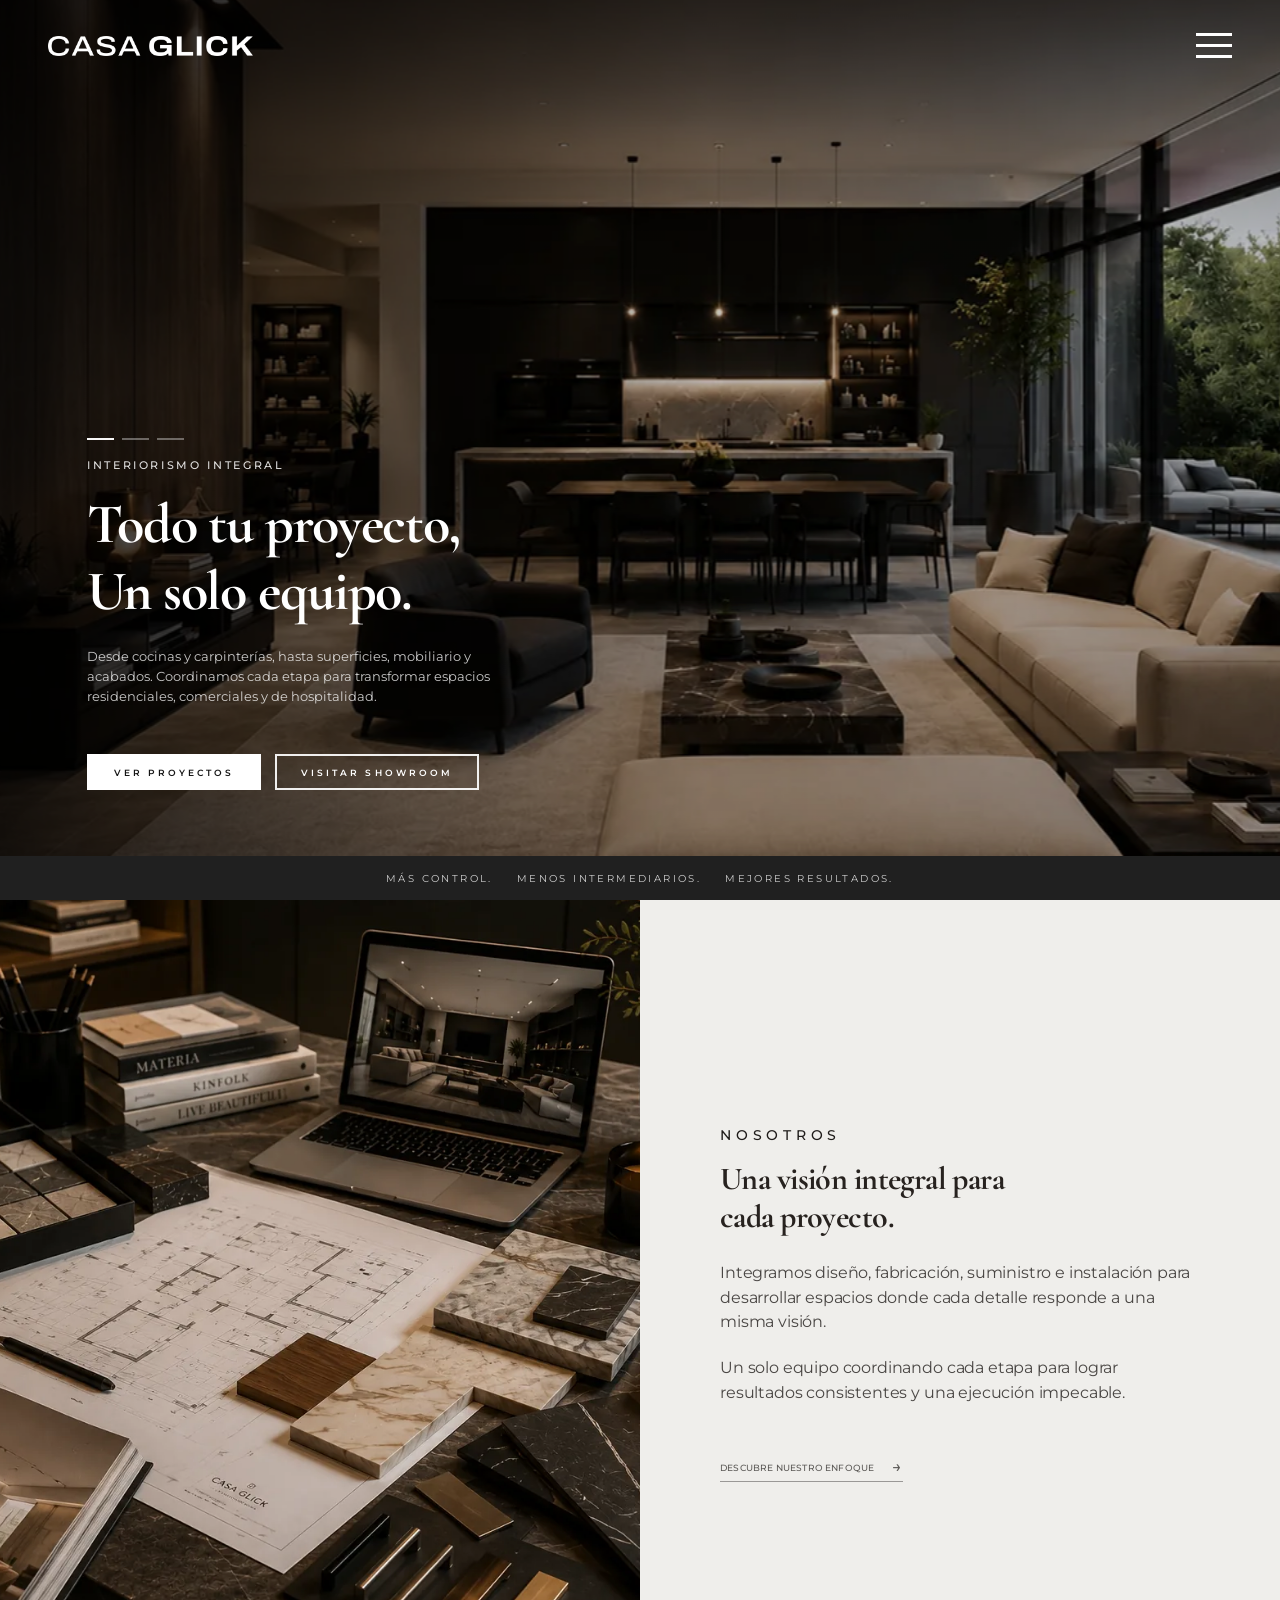
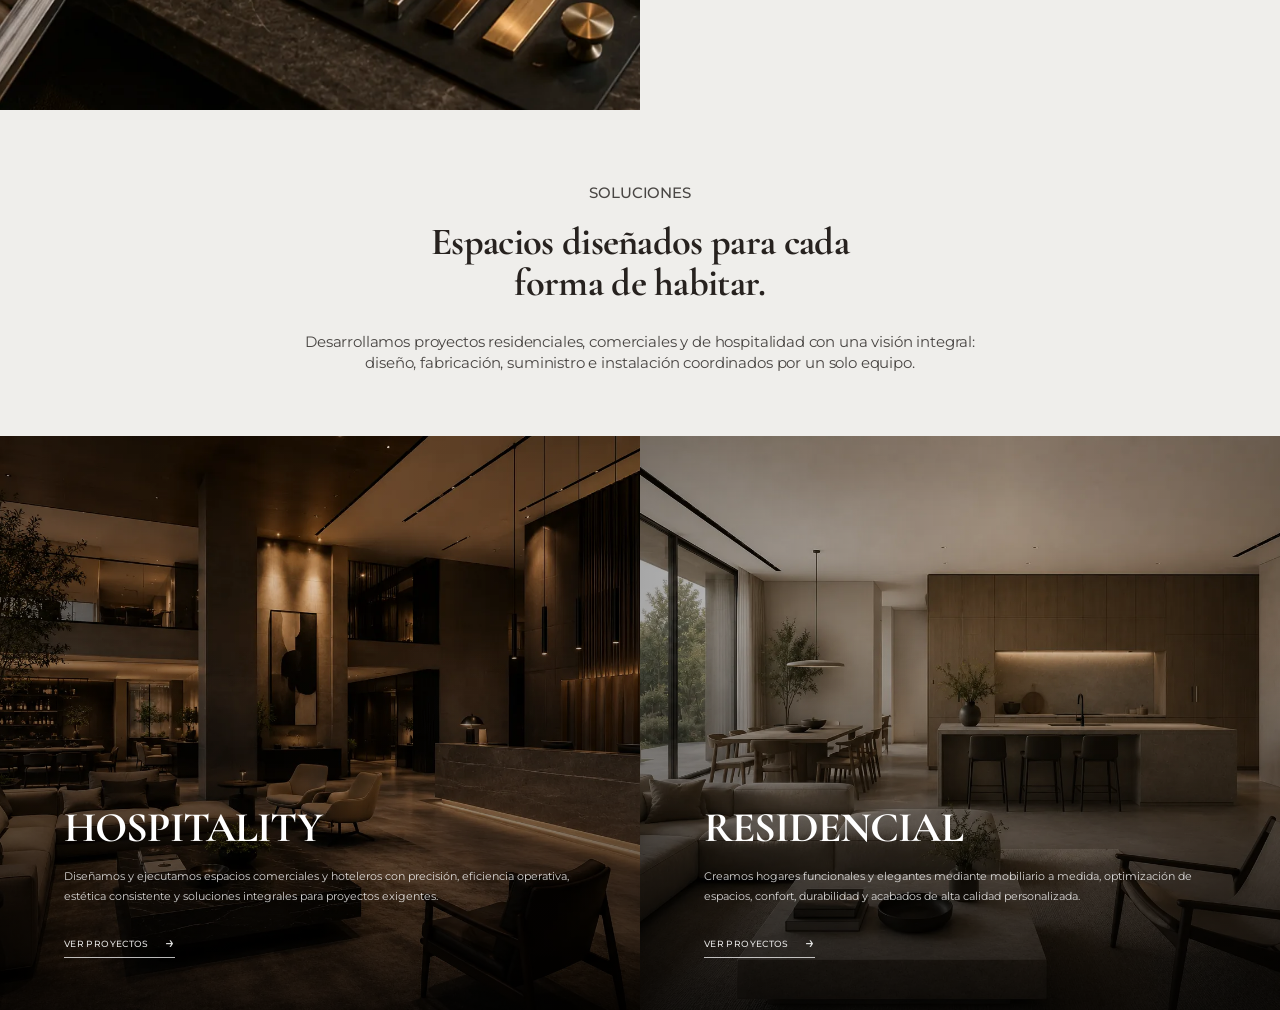
==== index.html @ 1b6b5b0a "init" ====
<!DOCTYPE html>
<html lang="es">
<head>
  <meta charset="UTF-8" />
  <meta name="viewport" content="width=device-width, initial-scale=1.0" />
  <title>Casa Glick | Interiorismo Integral</title>
  <link rel="preconnect" href="https://fonts.googleapis.com">
  <link rel="preconnect" href="https://fonts.gstatic.com" crossorigin>
  <link href="https://fonts.googleapis.com/css2?family=Cormorant+Garamond:wght@500;600;700&family=Montserrat:wght@400;500;600;700&display=swap" rel="stylesheet">
  <link rel="stylesheet" href="css/styles.css" />
</head>
<body>
  <header class="site-header">
    <a class="brand" href="#" aria-label="Casa Glick inicio">
      <img src="assets/images/logo-casa-glick.png" alt="Casa Glick" />
    </a>

    <button class="menu-button" type="button" aria-label="Abrir menú" aria-expanded="false">
      <span></span>
      <span></span>
      <span></span>
    </button>
  </header>

  <nav class="fullscreen-menu" aria-hidden="true" aria-label="Navegación principal">
    <a href="#nosotros">Nosotros</a>
    <a href="#soluciones">Soluciones</a>
    <a href="#marcas">Marcas</a>
    <a href="#proyectos">Proyectos</a>
    <a href="#sectores">Sectores</a>
    <a href="#catalogos">Catálogos</a>
    <a href="#contacto">Contacto</a>
  </nav>

  <main class="site-main">
    <section class="hero-slider" aria-label="Casa Glick interiorismo integral">
      <article class="hero-slide hero-slide--01 is-active">
        <div class="hero-content">
          <div class="hero-dots" aria-label="Indicadores del hero">
            <button class="is-active" type="button" aria-label="Ver slide 1"></button>
            <button type="button" aria-label="Ver slide 2"></button>
            <button type="button" aria-label="Ver slide 3"></button>
          </div>

          <p class="eyebrow">Interiorismo Integral</p>
          <h1>Todo tu proyecto,<br>Un solo equipo.</h1>
          <p class="hero-description">
            Desde cocinas y carpinterías, hasta superficies, mobiliario y acabados.
            Coordinamos cada etapa para transformar espacios residenciales, comerciales y de hospitalidad.
          </p>

          <div class="hero-actions">
            <a class="btn btn-primary" href="#proyectos">Ver proyectos</a>
            <a class="btn btn-secondary" href="#showrooms">Visitar showroom</a>
          </div>
        </div>
      </article>

      <article class="hero-slide hero-slide--02">
        <div class="hero-content">
          <div class="hero-dots" aria-label="Indicadores del hero">
            <button type="button" aria-label="Ver slide 1"></button>
            <button class="is-active" type="button" aria-label="Ver slide 2"></button>
            <button type="button" aria-label="Ver slide 3"></button>
          </div>

          <p class="eyebrow">Marcas y Showrooms</p>
          <h1>Las mejores firmas.<br>Un mismo destino.</h1>
          <p class="hero-description hero-description--showroom">
            Descubre una selección curada de marcas y acabados.<br>
            Soluciones premium para proyectos residenciales<br>
            y comerciales de alto nivel.
          </p>

          <div class="hero-actions">
            <a class="btn btn-primary" href="#showrooms">Visitar showrooms</a>
            <a class="btn btn-secondary" href="#contacto">Contacto</a>
          </div>
        </div>
      </article>

      <article class="hero-slide hero-slide--03">
        <div class="hero-content">
          <div class="hero-dots" aria-label="Indicadores del hero">
            <button type="button" aria-label="Ver slide 1"></button>
            <button type="button" aria-label="Ver slide 2"></button>
            <button class="is-active" type="button" aria-label="Ver slide 3"></button>
          </div>

          <p class="eyebrow">Diseño atemporal</p>
          <h1>Más allá de<br>las tendencias.</h1>
          <p class="hero-description">
            Arquitectura, interiorismo y materiales cuidadosamente seleccionados para crear
            espacios que conservan su valor y relevancia con el paso del tiempo.
          </p>

          <div class="hero-actions">
            <a class="btn btn-primary" href="#proyectos">Ver proyectos</a>
            <a class="btn btn-secondary" href="#contacto">Contacto</a>
          </div>
        </div>
      </article>

      <div class="hero-bottom">
        <span>Más control.</span>
        <span>Menos intermediarios.</span>
        <span>Mejores resultados.</span>
      </div>
    </section>

    <section class="about-section reveal-on-scroll" id="nosotros" aria-label="Nosotros">
      <div class="about-media">
        <img src="assets/images/about-integral.webp" alt="Mesa de trabajo con planos, muestras de materiales y selección de acabados Casa Glick">
      </div>

      <div class="about-copy">
        <p class="section-eyebrow">Nosotros</p>
        <h2>Una visión integral para<br>cada proyecto.</h2>

        <div class="about-text">
          <p>
            Integramos diseño, fabricación, suministro e instalación para desarrollar espacios donde cada detalle responde a una misma visión.
          </p>
          <p>
            Un solo equipo coordinando cada etapa para lograr resultados consistentes y una ejecución impecable.
          </p>
        </div>

        <a class="text-link" href="#soluciones">
          Descubre nuestro enfoque
          <span aria-hidden="true">→</span>
        </a>
      </div>
    </section>

    <section class="solutions-section reveal-on-scroll" id="soluciones" aria-label="Soluciones">
      <div class="solutions-intro">
        <p class="section-eyebrow">Soluciones</p>
        <h2>Espacios diseñados para cada<br>forma de habitar.</h2>
        <p>
          Desarrollamos proyectos residenciales, comerciales y de hospitalidad con una visión integral:<br>
          diseño, fabricación, suministro e instalación coordinados por un solo equipo.
        </p>
      </div>

      <div class="solutions-grid">
        <article class="solution-card">
          <img src="assets/images/solution-hospitality.webp" alt="Lobby de hospitalidad con iluminación arquitectónica, mobiliario premium y acabados en piedra">
          <div class="solution-card__overlay"></div>
          <div class="solution-card__content">
            <h3>Hospitality</h3>
            <p>
              Diseñamos y ejecutamos espacios comerciales y hoteleros con precisión, eficiencia operativa,
              estética consistente y soluciones integrales para proyectos exigentes.
            </p>
            <a class="solution-link" href="#proyectos">Ver proyectos <span aria-hidden="true">→</span></a>
          </div>
        </article>

        <article class="solution-card">
          <img src="assets/images/solution-residencial.webp" alt="Residencia contemporánea con sala, cocina integrada, carpintería cálida y ventanales al jardín">
          <div class="solution-card__overlay"></div>
          <div class="solution-card__content">
            <h3>Residencial</h3>
            <p>
              Creamos hogares funcionales y elegantes mediante mobiliario a medida, optimización de espacios,
              confort, durabilidad y acabados de alta calidad personalizada.
            </p>
            <a class="solution-link" href="#proyectos">Ver proyectos <span aria-hidden="true">→</span></a>
          </div>
        </article>
      </div>
    </section>
  </main>

  <script src="js/main.js"></script>
</body>
</html>
---- css/styles.css ----
:root {
  --white: #ffffff;
  --black: #151515;
  --dark: #1d1d1d;
  --muted: rgba(255,255,255,.78);
  --header-height: 92px;
  --sans: 'Montserrat', Arial, sans-serif;
  --serif: 'Cormorant Garamond', Georgia, serif;
  --slider-duration: 8400ms;
}

* { box-sizing: border-box; margin: 0; padding: 0; }
html { scroll-behavior: smooth; }
body { font-family: var(--sans); color: var(--white); background: var(--black); }
a { color: inherit; text-decoration: none; }
button { font: inherit; color: inherit; }

.site-header {
  position: fixed;
  top: 0;
  left: 0;
  right: 0;
  z-index: 50;
  height: var(--header-height);
  display: flex;
  align-items: center;
  justify-content: space-between;
  padding: 0 48px;
  background: transparent;
  transition: background-color .45s ease, backdrop-filter .45s ease, -webkit-backdrop-filter .45s ease;
}

.site-header.is-scrolled {
  background: rgba(28, 26, 26, .5);
  -webkit-backdrop-filter: blur(16px);
  backdrop-filter: blur(16px);
}

.brand {
  display: inline-flex;
  width: clamp(205px, 16vw, 238px);
  line-height: 0;
}

.brand img {
  width: 100%;
  height: auto;
  display: block;
}

.menu-button {
  position: relative;
  z-index: 60;
  width: 36px;
  height: 26px;
  display: grid;
  gap: 7px;
  background: transparent;
  border: 0;
  cursor: pointer;
}

.menu-button span {
  display: block;
  height: 3px;
  width: 100%;
  background: var(--white);
  transition: transform .25s ease, opacity .25s ease;
}

.menu-button.is-active span:nth-child(1) { transform: translateY(10px) rotate(45deg); }
.menu-button.is-active span:nth-child(2) { opacity: 0; }
.menu-button.is-active span:nth-child(3) { transform: translateY(-10px) rotate(-45deg); }

.fullscreen-menu {
  position: fixed;
  inset: 0;
  z-index: 40;
  display: flex;
  flex-direction: column;
  justify-content: center;
  gap: 20px;
  padding: 48px 8vw;
  background: rgba(28, 26, 26, .5);
  -webkit-backdrop-filter: blur(16px);
  backdrop-filter: blur(16px);
  opacity: 0;
  pointer-events: none;
  transform: translateY(-14px);
  transition: opacity .32s ease, transform .32s ease, backdrop-filter .32s ease, -webkit-backdrop-filter .32s ease;
}

.fullscreen-menu.is-open {
  opacity: 1;
  pointer-events: auto;
  transform: translateY(0);
}

.fullscreen-menu a {
  width: fit-content;
  font-family: var(--serif);
  font-size: clamp(24px, 4vw, 46px);
  line-height: 1;
  opacity: .88;
  transition: opacity .2s ease, transform .2s ease;
}

.fullscreen-menu a:hover {
  opacity: 1;
  transform: translateX(10px);
}

.hero-slider {
  position: relative;
  min-height: 100svh;
  overflow: hidden;
  background: #111;
}

.hero-slide {
  position: absolute;
  inset: 0;
  min-height: 100svh;
  overflow: hidden;
opacity: 0;
  transition: opacity 1.7s ease;
  --hero-bg-image: linear-gradient(90deg, rgba(0,0,0,.78) 0%, rgba(0,0,0,.55) 22%, rgba(0,0,0,.15) 55%, rgba(0,0,0,.2) 100%),
    linear-gradient(180deg, rgba(0,0,0,.58) 0%, rgba(0,0,0,.08) 28%, rgba(0,0,0,.18) 100%),
    var(--hero-image);
  --hero-bg-size: cover;
  --hero-bg-position: center center;
}

.hero-slide--01 { --hero-image: url('../assets/images/hero-bg.webp'); }
.hero-slide--02 { --hero-image: url('../assets/images/hero-02-showroom.webp'); }
.hero-slide--03 { --hero-image: url('../assets/images/hero-03-exterior.webp'); }

.hero-slide.is-active {
  opacity: 1;
  z-index: 2;
}

.hero-content {
  position: absolute;
  z-index: 5;
  width: min(520px, calc(100% - 48px));
  margin-left: 87px;
  left: 0;
  bottom: 110px;
}

.hero-dots {
  display: flex;
  gap: 8px;
  margin-bottom: 18px;
}

.hero-dots button {
  position: relative;
  width: 27px;
  height: 2px;
  overflow: hidden;
  background: rgba(255,255,255,.36);
  border: 0;
  cursor: pointer;
}

.hero-dots button::after {
  content: '';
  position: absolute;
  top: 0;
  left: 0;
  width: 100%;
  height: 100%;
  background: rgba(255,255,255,.95);
  transform: scaleX(0);
  transform-origin: left center;
}

.hero-dots button.is-active::after {
  animation: heroProgress var(--slider-duration) linear forwards;
}

@keyframes heroProgress {
  from { transform: scaleX(0); }
  to { transform: scaleX(1); }
}

.eyebrow {
  margin-bottom: 19px;
  font-size: 11px;
  font-weight: 500;
  letter-spacing: .24em;
  text-transform: uppercase;
  color: rgba(255,255,255,.86);
}

.hero-slide h1 {
  font-family: var(--serif);
  font-size: clamp(48px, 5vw, 56px);
  font-weight: 700;
  line-height: 1.18;
  letter-spacing: -.02em;
  margin-bottom: 22px;
}

.hero-description {
  max-width: 446px;
  font-size: 13px;
  line-height: 1.55;
  color: var(--muted);
  margin-bottom: 48px;
}

.hero-actions {
  display: flex;
  flex-wrap: wrap;
  gap: 14px;
}

.btn {
  min-width: 174px;
  height: 36px;
  display: inline-flex;
  align-items: center;
  justify-content: center;
  padding: 0 24px;
  font-size: 9px;
  font-weight: 600;
  letter-spacing: .34em;
  text-transform: uppercase;
  transition: transform .25s ease, background .25s ease, color .25s ease, border-color .25s ease;
}

.btn:hover { transform: translateY(-2px); }
.btn-primary { background: var(--white); color: var(--black); border: 1px solid var(--white); }
.btn-secondary { background: transparent; color: var(--white); border: 2px solid rgba(255,255,255,.92); }
.btn-secondary:hover { background: var(--white); color: var(--black); }

.hero-bottom {
  position: absolute;
  left: 0;
  right: 0;
  bottom: 0;
  z-index: 6;
  height: 44px;
  display: flex;
  align-items: center;
  justify-content: center;
  gap: 24px;
  background: #202020;
  color: rgba(255,255,255,.78);
  font-size: 10px;
  letter-spacing: .24em;
  text-transform: uppercase;
}

@media (max-width: 1100px) {
  .site-header { padding: 0 32px; }
  .hero-content {
  position: absolute;
  z-index: 5; margin-left: 48px; }
}

@media (max-width: 760px) {
  .about-section,
  .about {
    min-height: auto;
  }

  .solution-card {
    min-height: clamp(360px, 50vh, 490px);
  }

  :root { --header-height: 78px; }
  .hero-slider,
  .hero-slide { min-height: 100svh; }
  .hero-slide {
    --hero-bg-image: linear-gradient(90deg, rgba(0,0,0,.82) 0%, rgba(0,0,0,.56) 52%, rgba(0,0,0,.25) 100%),
      linear-gradient(180deg, rgba(0,0,0,.55) 0%, rgba(0,0,0,.08) 30%, rgba(0,0,0,.65) 100%),
      var(--hero-image);
    --hero-bg-position: 58% center;
  }
  .site-header { padding: 0 22px; }
  .brand { width: 190px; }
  .menu-button { width: 30px; height: 22px; gap: 6px; }
  .menu-button span { height: 2px; }
  .menu-button.is-active span:nth-child(1) { transform: translateY(8px) rotate(45deg); }
  .menu-button.is-active span:nth-child(3) { transform: translateY(-8px) rotate(-45deg); }
  .hero-content {
  position: absolute;
  z-index: 5;
    width: min(86vw, 520px);
    margin-left: 7vw;
    bottom: 92px;
  }
  .hero-slide h1 { font-size: clamp(42px, 13vw, 58px); line-height: 1.05; }
  .hero-description { font-size: 13px; margin-bottom: 34px; }
  .hero-actions { gap: 12px; }
  .btn { width: 100%; height: 44px; }
  .hero-bottom {
    height: 48px;
    min-height: 48px;
    flex-direction: row;
    gap: 8px;
    padding: 0 8px;
    font-size: clamp(6.5px, 1.95vw, 9px);
    letter-spacing: .11em;
    white-space: nowrap;
  }
}

.about-section {
  min-height: clamp(760px, 90vh, 980px);
  display: grid;
  grid-template-columns: minmax(0, 50%) minmax(0, 50%);
  background: #efeeeb;
  color: #24211f;
}

.about-media {
  min-height: 645px;
  overflow: hidden;
}

.about-media img {
  width: 100%;
  height: 100%;
  display: block;
  object-fit: cover;
  object-position: center center;
}

.about-copy {
  width: min(100%, 560px);
  align-self: center;
  justify-self: center;
  display: flex;
  flex-direction: column;
  justify-content: center;
  padding: 120px 40px;
}

.section-eyebrow {
  margin-bottom: 18px;
  font-size: 14px;
  font-weight: 500;
  letter-spacing: .34em;
  line-height: 1;
  text-transform: uppercase;
  color: #1f1c1a;
}

.about-copy h2 {
  font-family: var(--serif);
  font-size: clamp(30px, 2.5vw, 35px);
  font-weight: 700;
  line-height: 1.18;
  letter-spacing: -.018em;
  margin-bottom: 26px;
  color: #27221f;
}

.about-text {
  display: grid;
  gap: 22px;
  margin-bottom: 54px;
}

.about-text p {
  max-width: 500px;
  font-size: 16px;
  line-height: 1.52;
  letter-spacing: -.01em;
  color: rgba(36,33,31,.82);
}

.text-link {
  width: fit-content;
  display: inline-flex;
  align-items: center;
  gap: 18px;
  padding-bottom: 6px;
  border-bottom: 1px solid rgba(36,33,31,.42);
  font-size: 9px;
  font-weight: 500;
  letter-spacing: .02em;
  text-transform: uppercase;
  color: rgba(36,33,31,.72);
  transition: color .25s ease, border-color .25s ease, gap .25s ease;
}

.text-link:hover {
  gap: 24px;
  color: #24211f;
  border-color: #24211f;
}

.text-link span {
  font-size: 16px;
  line-height: 1;
}


.reveal-on-scroll {
  opacity: 0;
  transform: translateY(42px);
  transition: opacity .95s ease, transform .95s ease;
}

.reveal-on-scroll.is-visible {
  opacity: 1;
  transform: translateY(0);
}

.reveal-on-scroll .about-media img {
  transform: scale(1.035);
  transition: transform 1.2s ease;
}

.reveal-on-scroll.is-visible .about-media img {
  transform: scale(1);
}

@media (prefers-reduced-motion: reduce) {
  .reveal-on-scroll,
  .reveal-on-scroll .about-media img {
    opacity: 1;
    transform: none;
    transition: none;
  }
}

@media (max-width: 900px) {
  .about-section {
    grid-template-columns: 1fr;
  }

  .about-media {
    min-height: 58svh;
  }

  .about-copy {
    width: 100%;
    max-width: none;
    justify-self: stretch;
    padding: 86px 7vw 96px;
  }
}

@media (max-width: 560px) {
  .about-section {
    min-height: clamp(760px, 90vh, 980px);
  }

  .about-media {
    min-height: 52svh;
  }

  .section-eyebrow {
    font-size: 12px;
    letter-spacing: .28em;
  }

  .about-copy h2 {
    font-size: clamp(30px, 9vw, 40px);
  }

  .about-text p {
    font-size: 14px;
    line-height: 1.55;
  }
}

.solutions-section {
  background: #efeeeb;
  color: #24211f;
  overflow: hidden;
}

.solutions-intro {
  min-height: 274px;
  display: flex;
  flex-direction: column;
  align-items: center;
  justify-content: center;
  padding: 72px 24px 62px;
  text-align: center;
}

.solutions-intro .section-eyebrow {
  margin-bottom: 18px;
}

.solutions-intro h2 {
  font-family: var(--serif);
  font-size: clamp(34px, 3vw, 42px);
  font-weight: 700;
  line-height: 1.08;
  letter-spacing: -.018em;
  margin-bottom: 26px;
  color: #27221f;
}

.solutions-intro p {
  max-width: 760px;
  font-size: 15px;
  line-height: 1.45;
  letter-spacing: -.01em;
  color: rgba(36,33,31,.82);
}

.solutions-grid {
  display: grid;
  grid-template-columns: repeat(2, minmax(0, 1fr));
  min-height: 645px;
}

.solution-card {
  position: relative;
  min-height: clamp(360px, 50vh, 490px);
  overflow: hidden;
  isolation: isolate;
  background: #171717;
}

.solution-card img {
  position: absolute;
  inset: 0;
  width: 100%;
  height: 100%;
  object-fit: cover;
  display: block;
  transform: scale(1);
  transition: transform 1.1s ease;
  z-index: 1;
}

.solution-card__overlay {
  position: absolute;
  inset: 0;
  z-index: 2;
  background:
    linear-gradient(180deg, rgba(0,0,0,0) 34%, rgba(0,0,0,.42) 72%, rgba(0,0,0,.76) 100%),
    linear-gradient(90deg, rgba(0,0,0,.34) 0%, rgba(0,0,0,.08) 58%, rgba(0,0,0,.2) 100%);
  transition: background .7s ease, opacity .7s ease;
}

.solution-card__content {
  position: absolute;
  left: 64px;
  right: 64px;
  bottom: 52px;
  z-index: 3;
  color: var(--white);
  transform: translateY(0);
  transition: transform .5s ease;
}

.solution-card h3 {
  font-family: var(--serif);
  font-size: clamp(34px, 3.3vw, 48px);
  font-weight: 700;
  line-height: 1;
  letter-spacing: -.02em;
  margin-bottom: 18px;
  text-transform: uppercase;
}

.solution-card p {
  max-width: 535px;
  font-size: 11px;
  line-height: 1.8;
  color: rgba(255,255,255,.82);
  margin-bottom: 25px;
}

.solution-link {
  width: fit-content;
  display: inline-flex;
  align-items: center;
  gap: 16px;
  padding-bottom: 6px;
  border-bottom: 1px solid rgba(255,255,255,.72);
  font-size: 9px;
  font-weight: 500;
  letter-spacing: .04em;
  text-transform: uppercase;
  color: rgba(255,255,255,.88);
  transition: gap .3s ease, color .3s ease, border-color .3s ease;
}

.solution-link span {
  font-size: 16px;
  line-height: 1;
}

.solution-card:hover img {
  transform: scale(1.03);
}

.solution-card:hover.solution-card__overlay {
  background:
    linear-gradient(180deg, rgba(0,0,0,0) 28%, rgba(0,0,0,.36) 66%, rgba(0,0,0,.68) 100%),
    linear-gradient(90deg, rgba(0,0,0,.28) 0%, rgba(0,0,0,.04) 58%, rgba(0,0,0,.16) 100%);
}

.solution-card:hover.solution-card__content {
  transform: translateY(-6px);
}

.solution-card:hover .solution-link {
  gap: 24px;
  color: #fff;
  border-color: #fff;
}

.reveal-on-scroll .solutions-intro,
.reveal-on-scroll.solution-card {
  opacity: 0;
  transform: translateY(38px);
  transition: opacity .95s ease, transform .95s ease;
}

.reveal-on-scroll.solution-card:nth-child(2) {
  transition-delay: .12s;
}

.reveal-on-scroll.is-visible .solutions-intro,
.reveal-on-scroll.is-visible.solution-card {
  opacity: 1;
  transform: translateY(0);
}

@media (max-width: 900px) {
  .solutions-intro {
    min-height: auto;
    padding: 88px 7vw 72px;
  }

  .solutions-intro p br {
    display: none;
  }

 .solutions-grid {
    grid-template-columns: 1fr;
  }

 .solution-card {
    min-height: clamp(360px, 50vh, 490px);
  }

 .solution-card__content {
    left: 7vw;
    right: 7vw;
    bottom: 52px;
  }
}

@media (max-width: 560px) {
  .solutions-intro h2 {
    font-size: clamp(32px, 10vw, 42px);
  }

  .solutions-intro p {
    font-size: 14px;
  }

 .solution-card {
    min-height: clamp(360px, 50vh, 490px);
  }

 .solution-card h3 {
    font-size: clamp(34px, 12vw, 48px);
  }

 .solution-card p {
    font-size: 11px;
    line-height: 1.7;
  }
}

@media (prefers-reduced-motion: reduce) {
 .solution-card img,
 .solution-card__content,
  .solution-link,
  .reveal-on-scroll .solutions-intro,
  .reveal-on-scroll.solution-card {
    opacity: 1;
    transform: none;
    transition: none;
  }
}


@keyframes heroZoom {
  from {
    transform: scale(1);
  }
  to {
    transform: scale(1.06);
  }
}


.hero-slide::before {
  content: "";
  position: absolute;
  inset: 0;
  z-index: 0;
  background-image: var(--hero-bg-image);
  background-size: var(--hero-bg-size);
  background-position: var(--hero-bg-position);
  transform: scale(1);
  will-change: transform;
}

.hero-slide.is-active::before {
  animation: heroZoom 8s ease-out forwards;
}


/* Scroll Snap Test */
html {
  scroll-behavior: smooth;
}

body,
main {
  scroll-snap-type: y proximity;
}

.hero-slider,
.about-section,
.solutions-section {
  scroll-snap-align: start;
}


/* Solutions Screen Fit */
@media (min-width: 761px) {
  .solutions-section,
  .solutions {
    min-height: 100svh;
    display: grid;
    grid-template-rows: auto 1fr;
  }

  .solutions-header {
    padding-top: clamp(72px, 8svh, 110px);
    padding-bottom: clamp(44px, 5svh, 72px);
  }

  .solutions-grid {
    height: 100%;
    min-height: 0;
    display: grid;
    grid-template-columns: repeat(2, minmax(0, 1fr));
  }

  .solution-card {
    height: 100%;
    min-height: 0;
  }
}


.hero-title{
  text-wrap: balance;
}
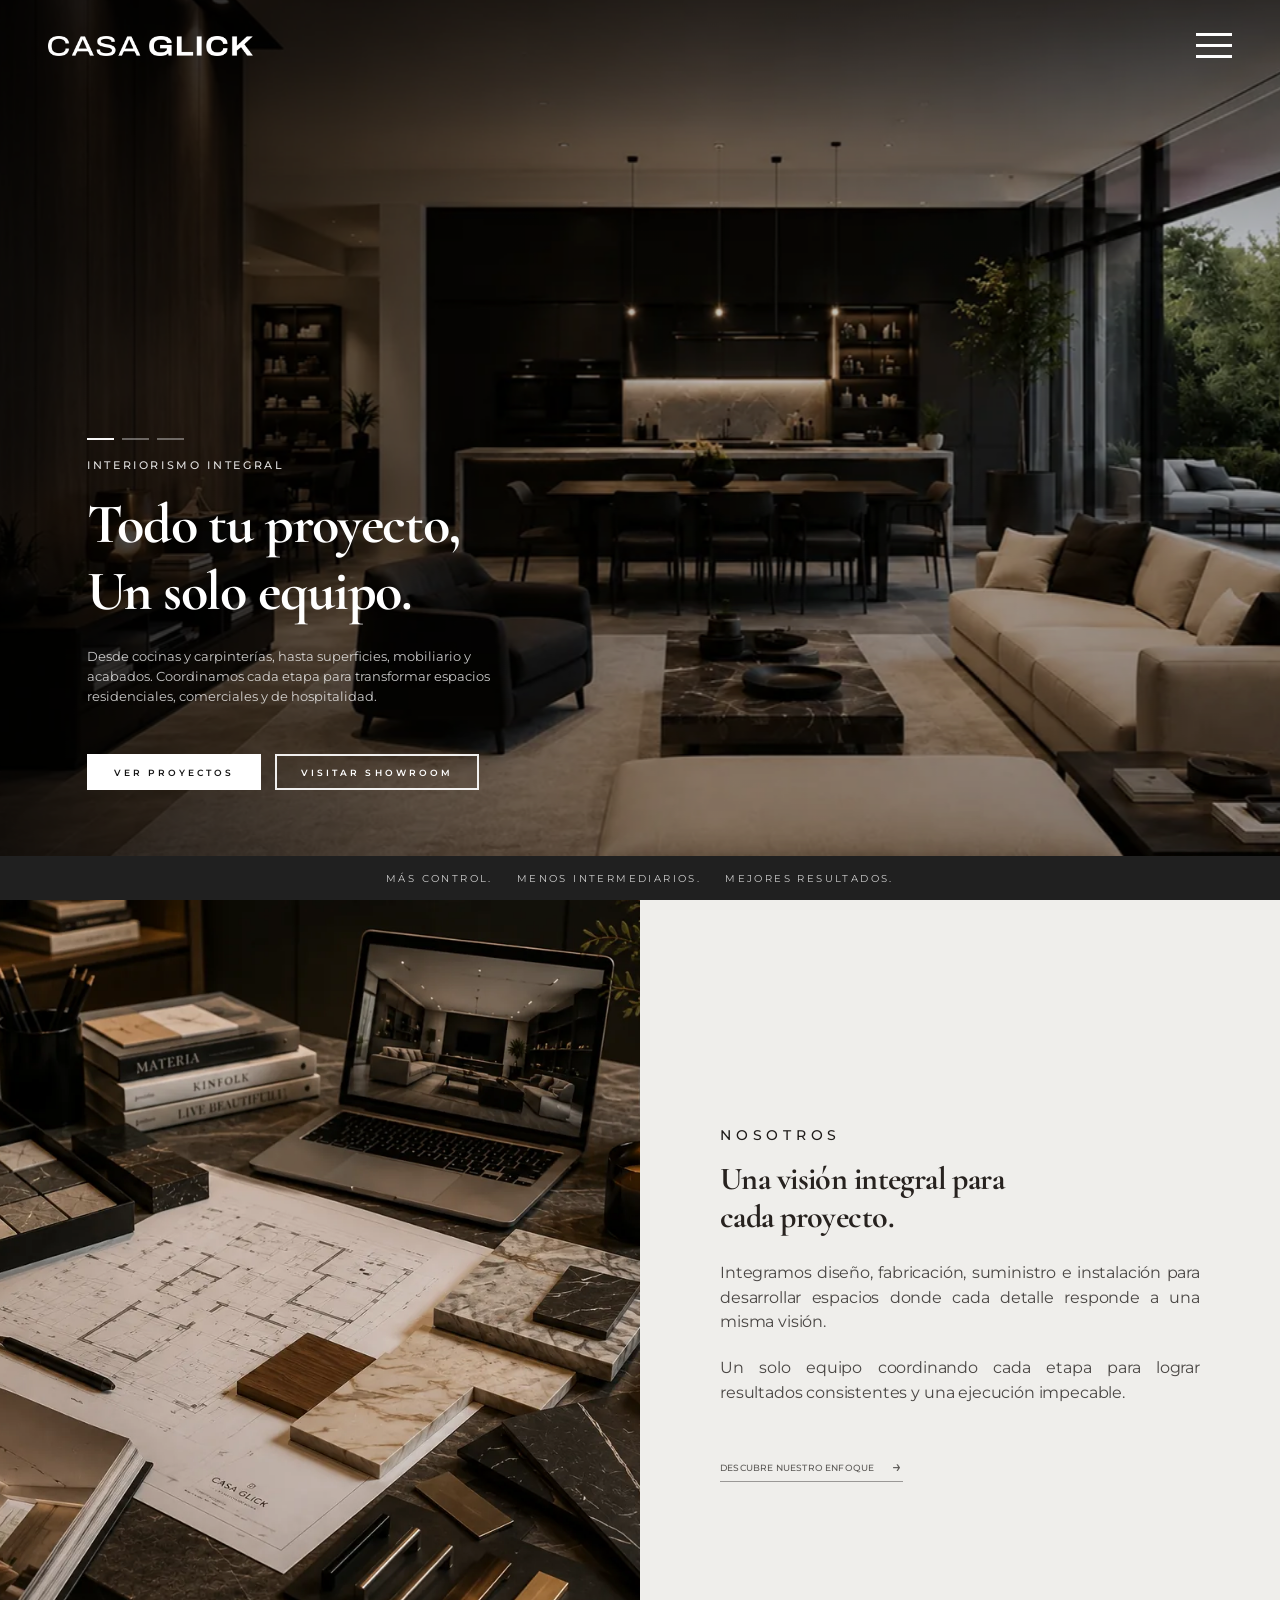
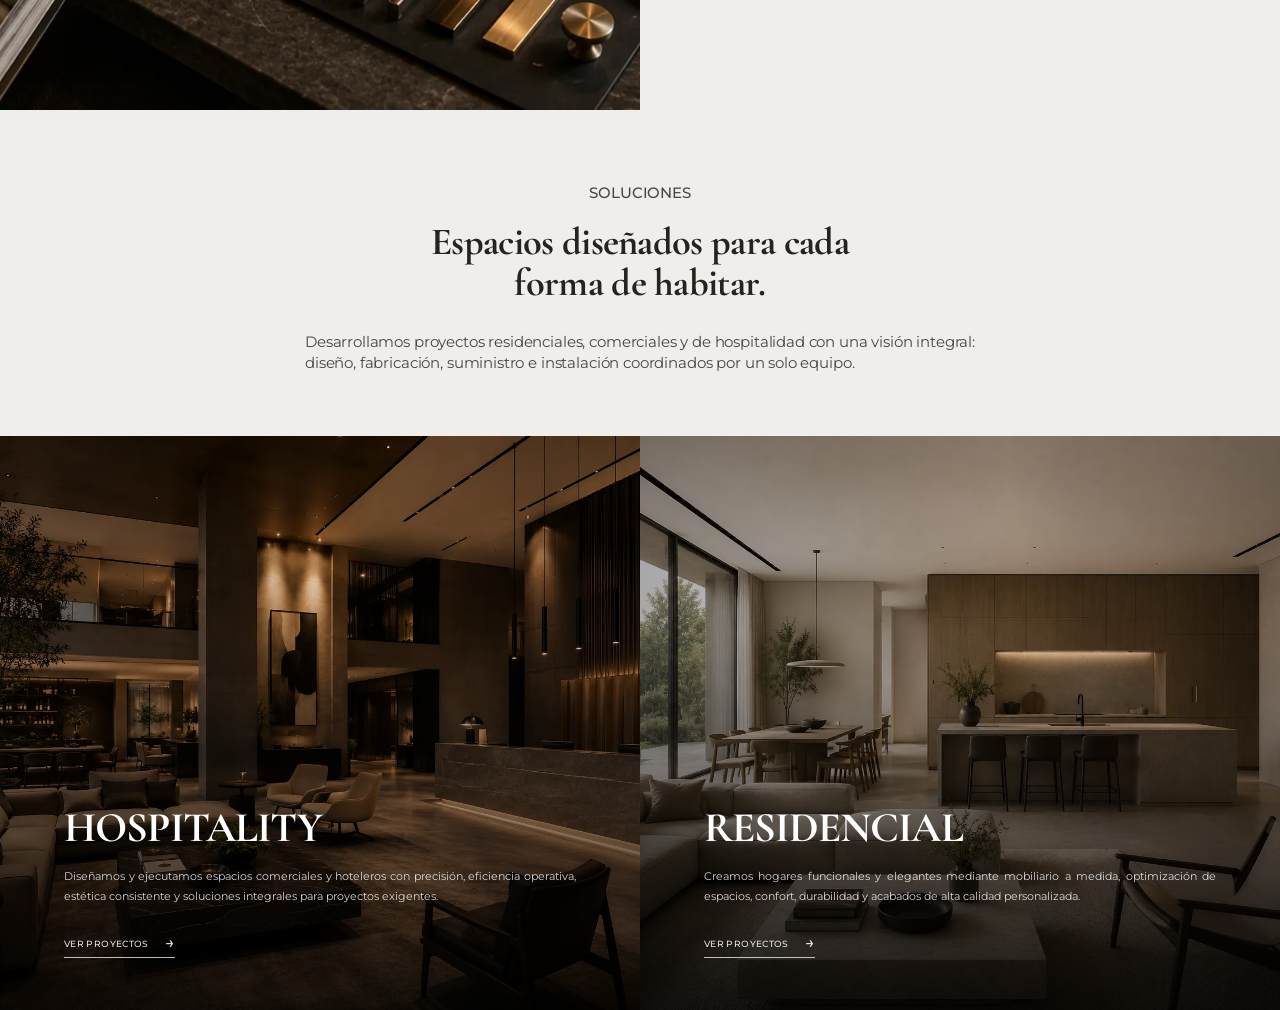
==== commit 00431da0: "1906339" ====
--- a/index.html
+++ b/index.html
@@ -65,7 +65,7 @@
           </div>
 
           <p class="eyebrow">Marcas y Showrooms</p>
-          <h1>Las mejores firmas.<br>Un mismo destino.</h1>
+          <h1>Más allá,<br>de las tendencias.</h1>
           <p class="hero-description hero-description--showroom">
             Descubre una selección curada de marcas y acabados.<br>
             Soluciones premium para proyectos residenciales<br>
@@ -87,8 +87,8 @@
             <button class="is-active" type="button" aria-label="Ver slide 3"></button>
           </div>
 
-          <p class="eyebrow">Diseño atemporal</p>
-          <h1>Más allá de<br>las tendencias.</h1>
+          <p class="eyebrow">Espacios que trascienden</p>
+          <h1>Diseñados para hoy.<br>Pensados para siempre.</h1>
           <p class="hero-description">
             Arquitectura, interiorismo y materiales cuidadosamente seleccionados para crear
             espacios que conservan su valor y relevancia con el paso del tiempo.
@@ -175,4 +175,4 @@
 
   <script src="js/main.js"></script>
 </body>
-</html>+</html>
--- a/css/styles.css
+++ b/css/styles.css
@@ -294,7 +294,7 @@
     margin-left: 7vw;
     bottom: 92px;
   }
-  .hero-slide h1 { font-size: clamp(42px, 13vw, 58px); line-height: 1.05; }
+  .hero-slide h1 { font-size: clamp(31px, 9.75vw, 44px); line-height: 1.05; }
   .hero-description { font-size: 13px; margin-bottom: 34px; }
   .hero-actions { gap: 12px; }
   .btn { width: 100%; height: 44px; }
@@ -463,7 +463,7 @@
   }
 
   .about-copy h2 {
-    font-size: clamp(30px, 9vw, 40px);
+    font-size: clamp(25px, 7.65vw, 34px);
   }
 
   .about-text p {
@@ -659,7 +659,7 @@
 
 @media (max-width: 560px) {
   .solutions-intro h2 {
-    font-size: clamp(32px, 10vw, 42px);
+    font-size: clamp(27px, 8.5vw, 36px);
   }
 
   .solutions-intro p {
@@ -768,3 +768,37 @@
 .hero-title{
   text-wrap: balance;
 }
+
+
+
+
+
+/* Mobile Typography Real Sizes */
+@media (max-width: 760px) {
+  .hero-slide h1 {
+    font-size: clamp(31px, 9.75vw, 44px);
+    line-height: 1.05;
+  }
+
+  .about-copy h2 {
+    font-size: clamp(25px, 7.65vw, 34px);
+  }
+}
+
+@media (max-width: 560px) {
+  .solutions-intro h2 {
+    font-size: clamp(27px, 8.5vw, 36px);
+  }
+}
+
+
+/* Justified Editorial Copy */
+.about-text p,
+.solutions-intro p,
+.solution-card__content p,
+.section-description,
+.block-description,
+.editorial-description {
+  text-align: justify;
+  text-align-last: left;
+}
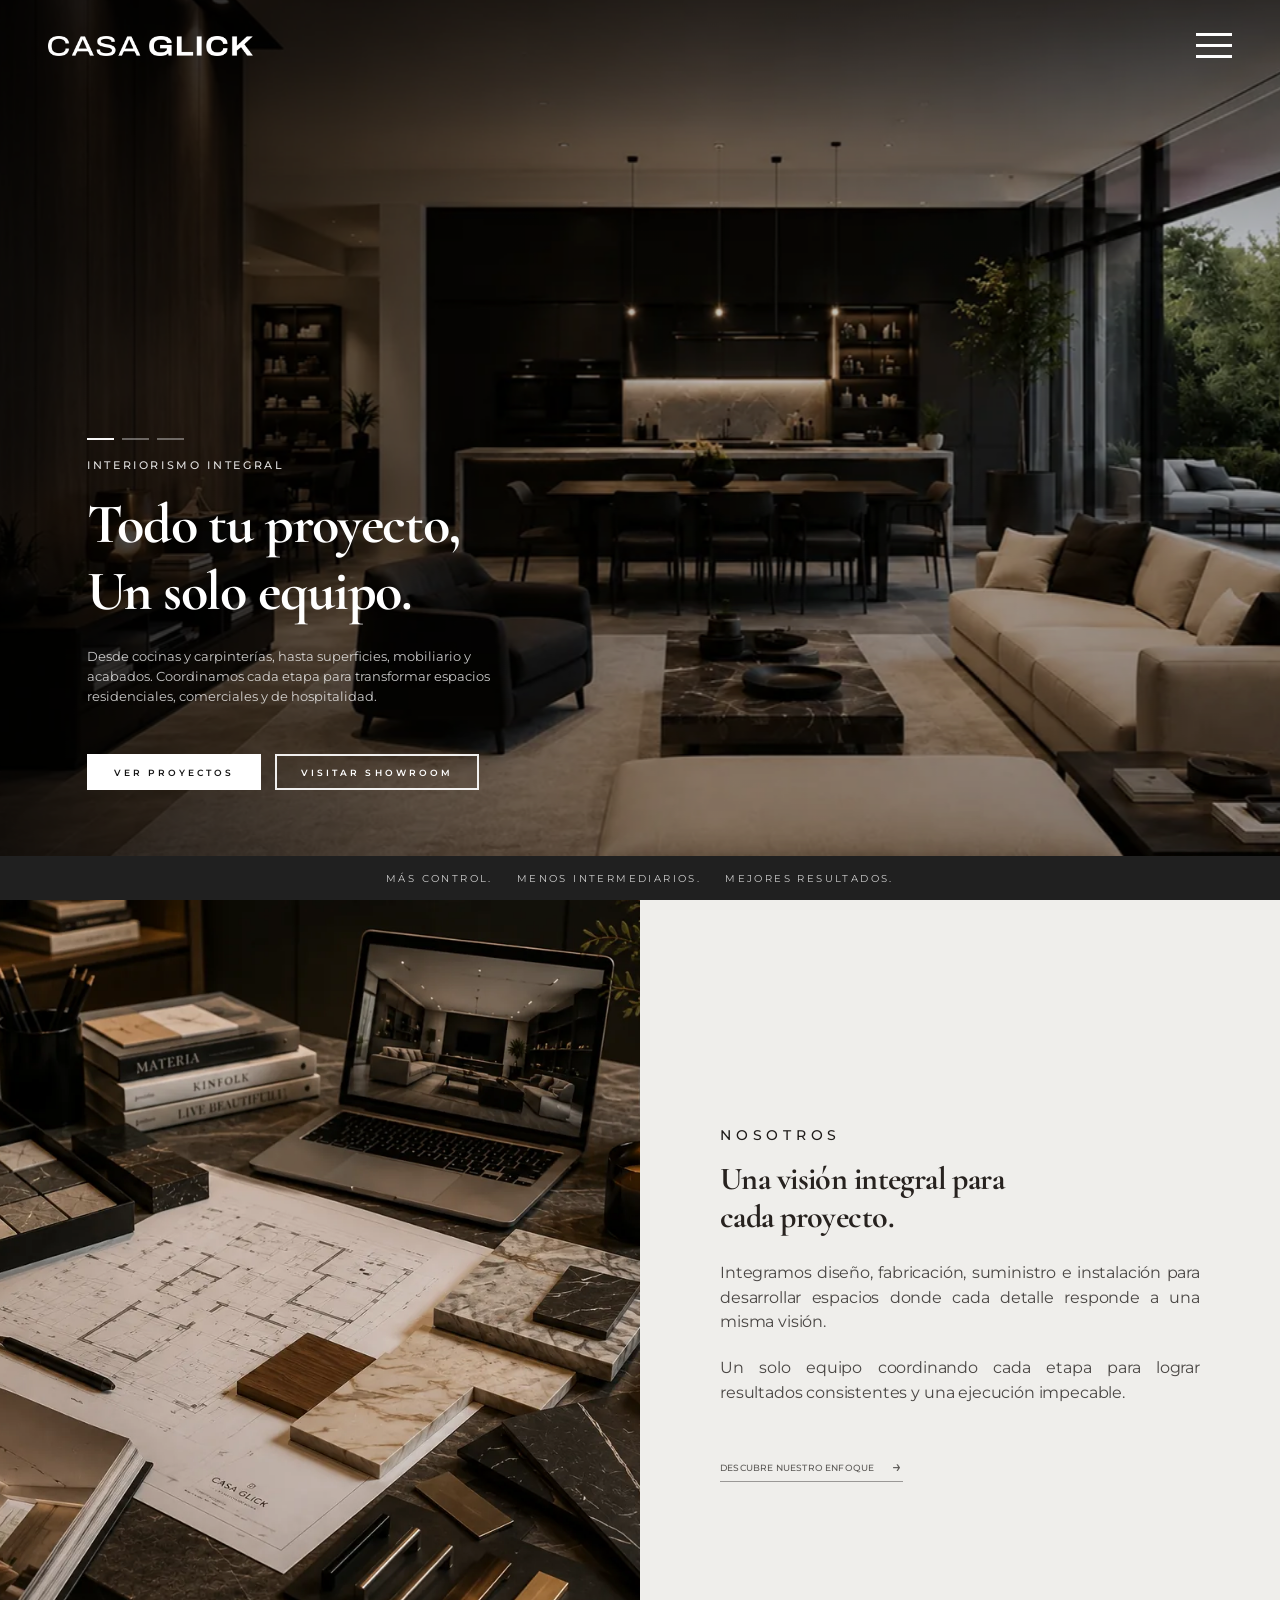
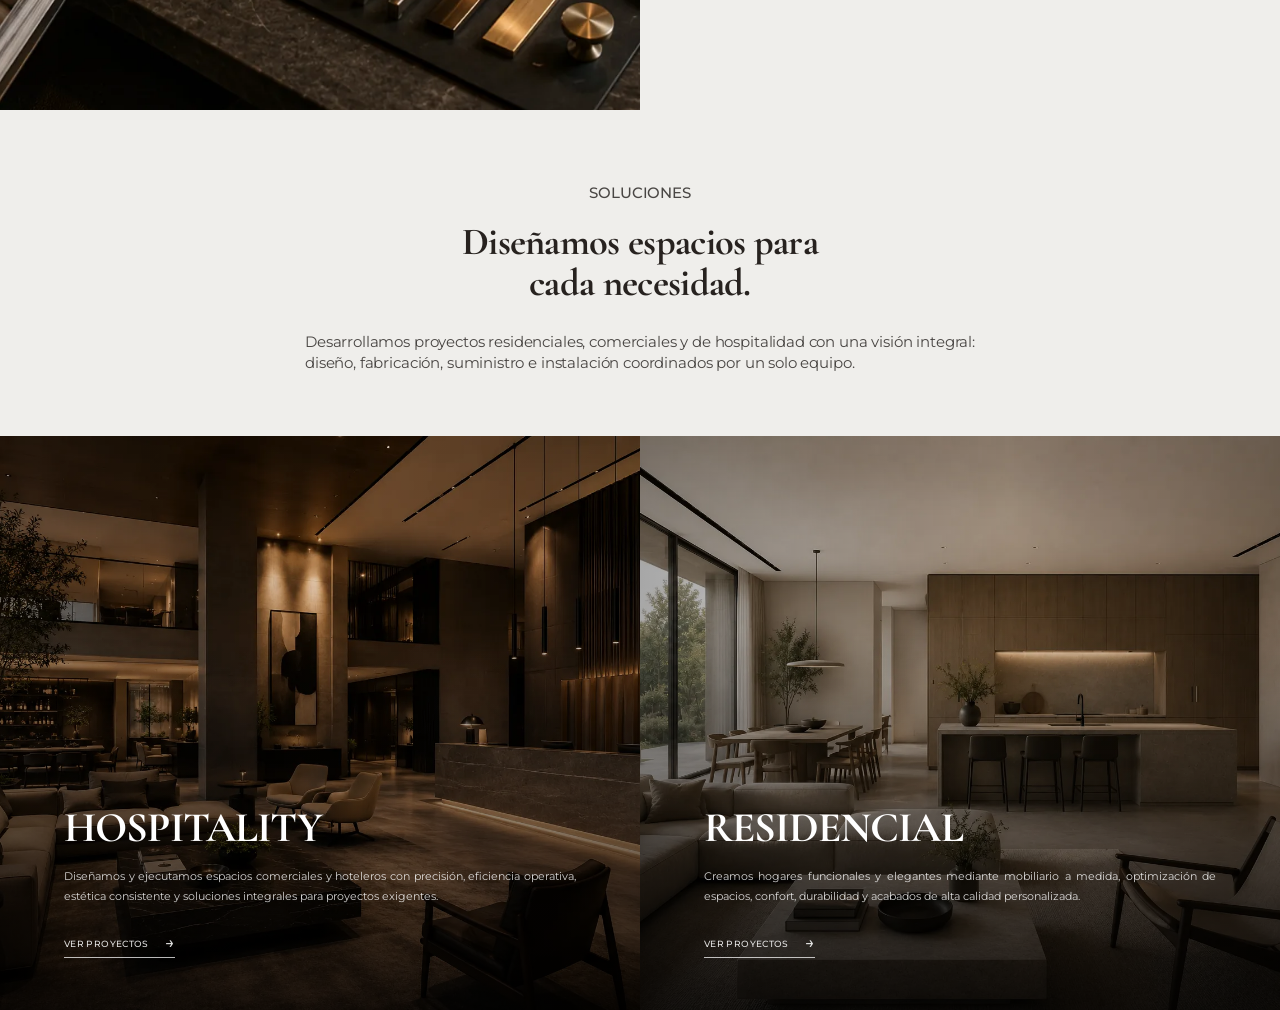
==== commit 07d89585: "1906354" ====
--- a/index.html
+++ b/index.html
@@ -136,7 +136,7 @@
     <section class="solutions-section reveal-on-scroll" id="soluciones" aria-label="Soluciones">
       <div class="solutions-intro">
         <p class="section-eyebrow">Soluciones</p>
-        <h2>Espacios diseñados para cada<br>forma de habitar.</h2>
+        <h2>Diseñamos espacios para<br>cada necesidad.</h2>
         <p>
           Desarrollamos proyectos residenciales, comerciales y de hospitalidad con una visión integral:<br>
           diseño, fabricación, suministro e instalación coordinados por un solo equipo.
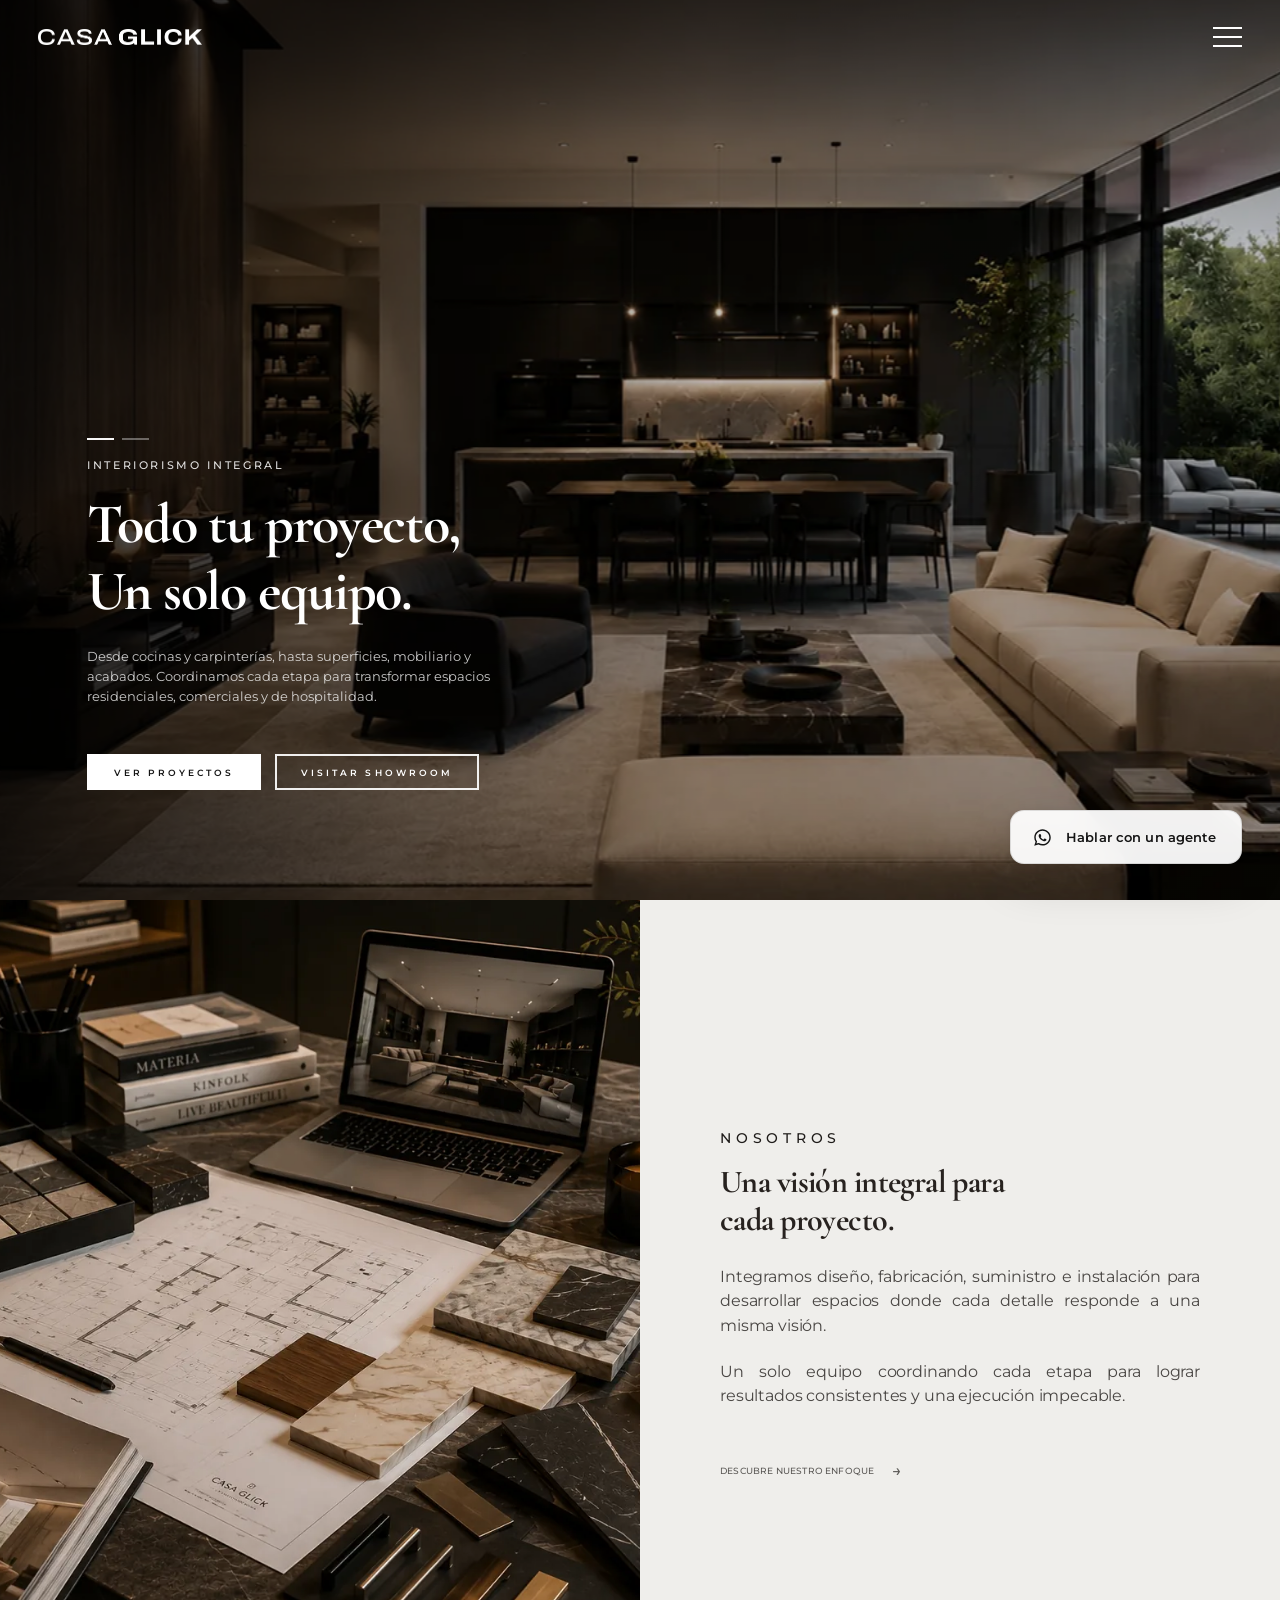
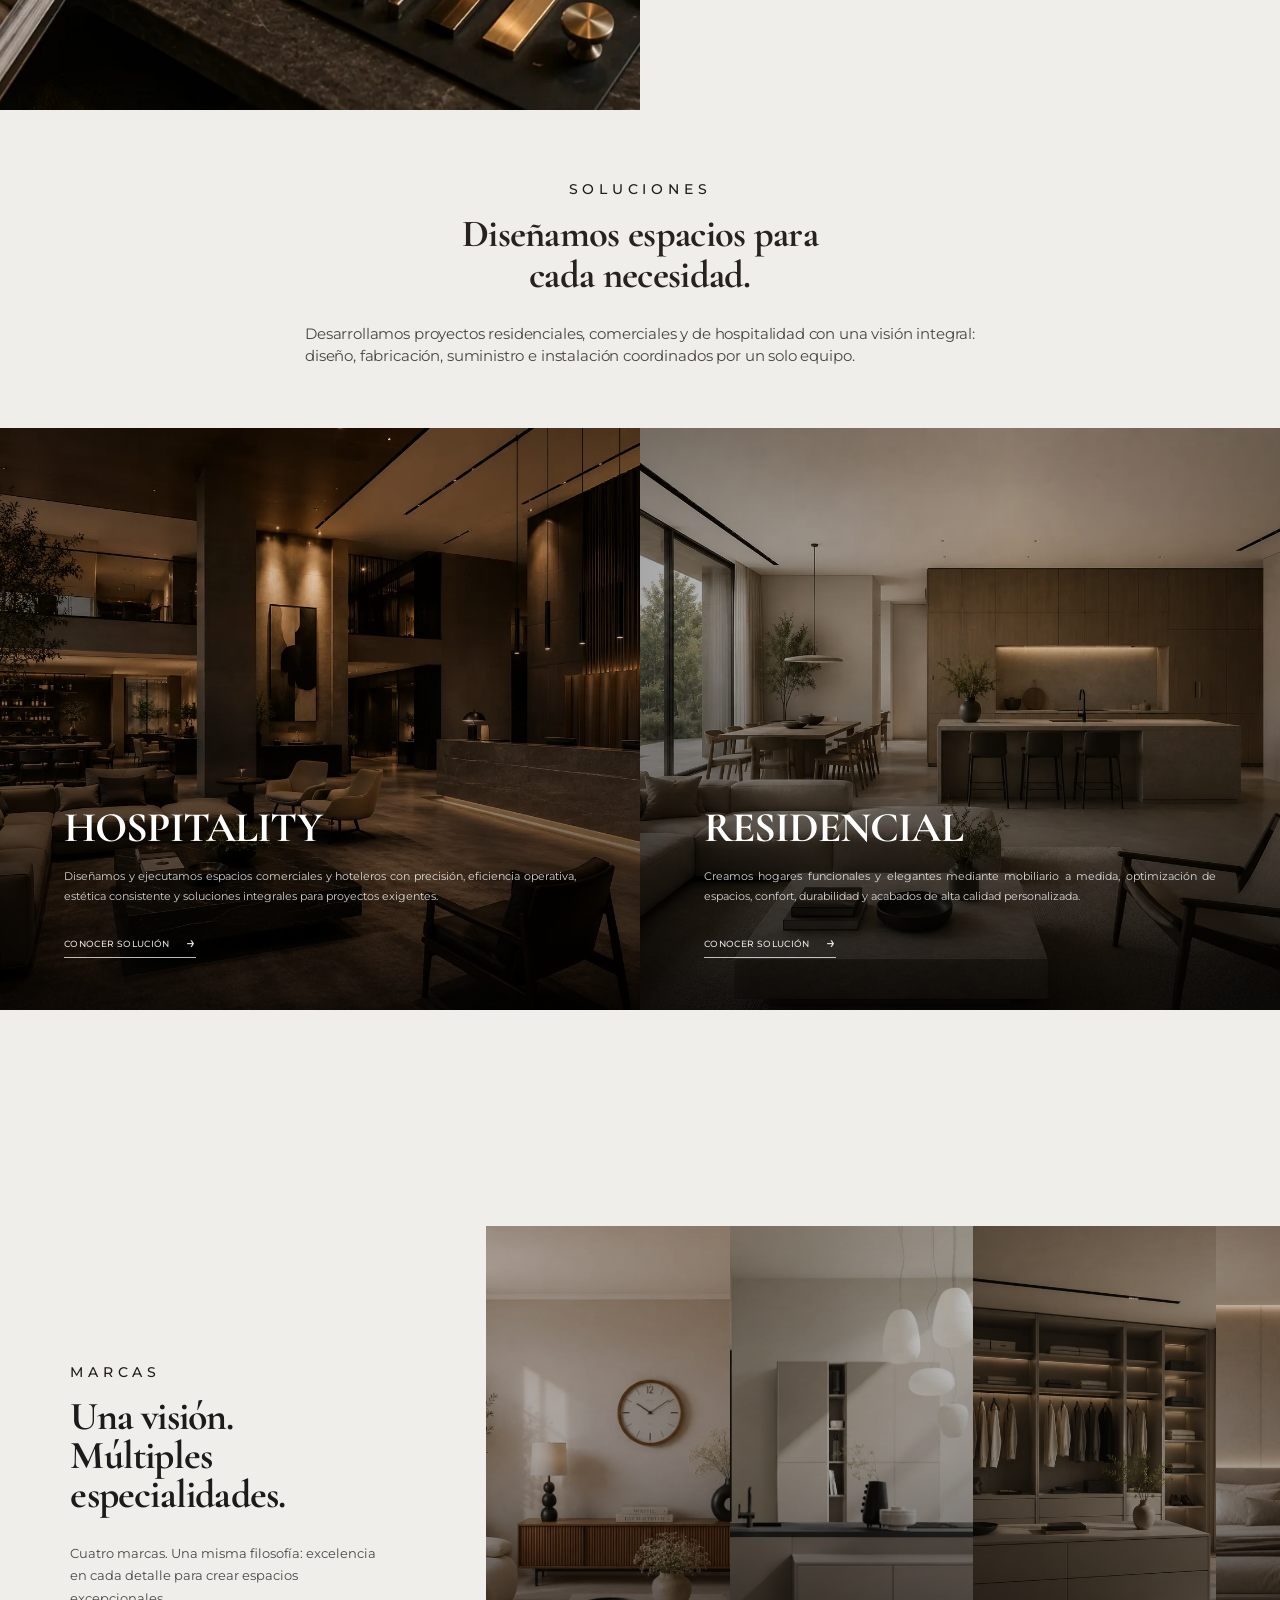
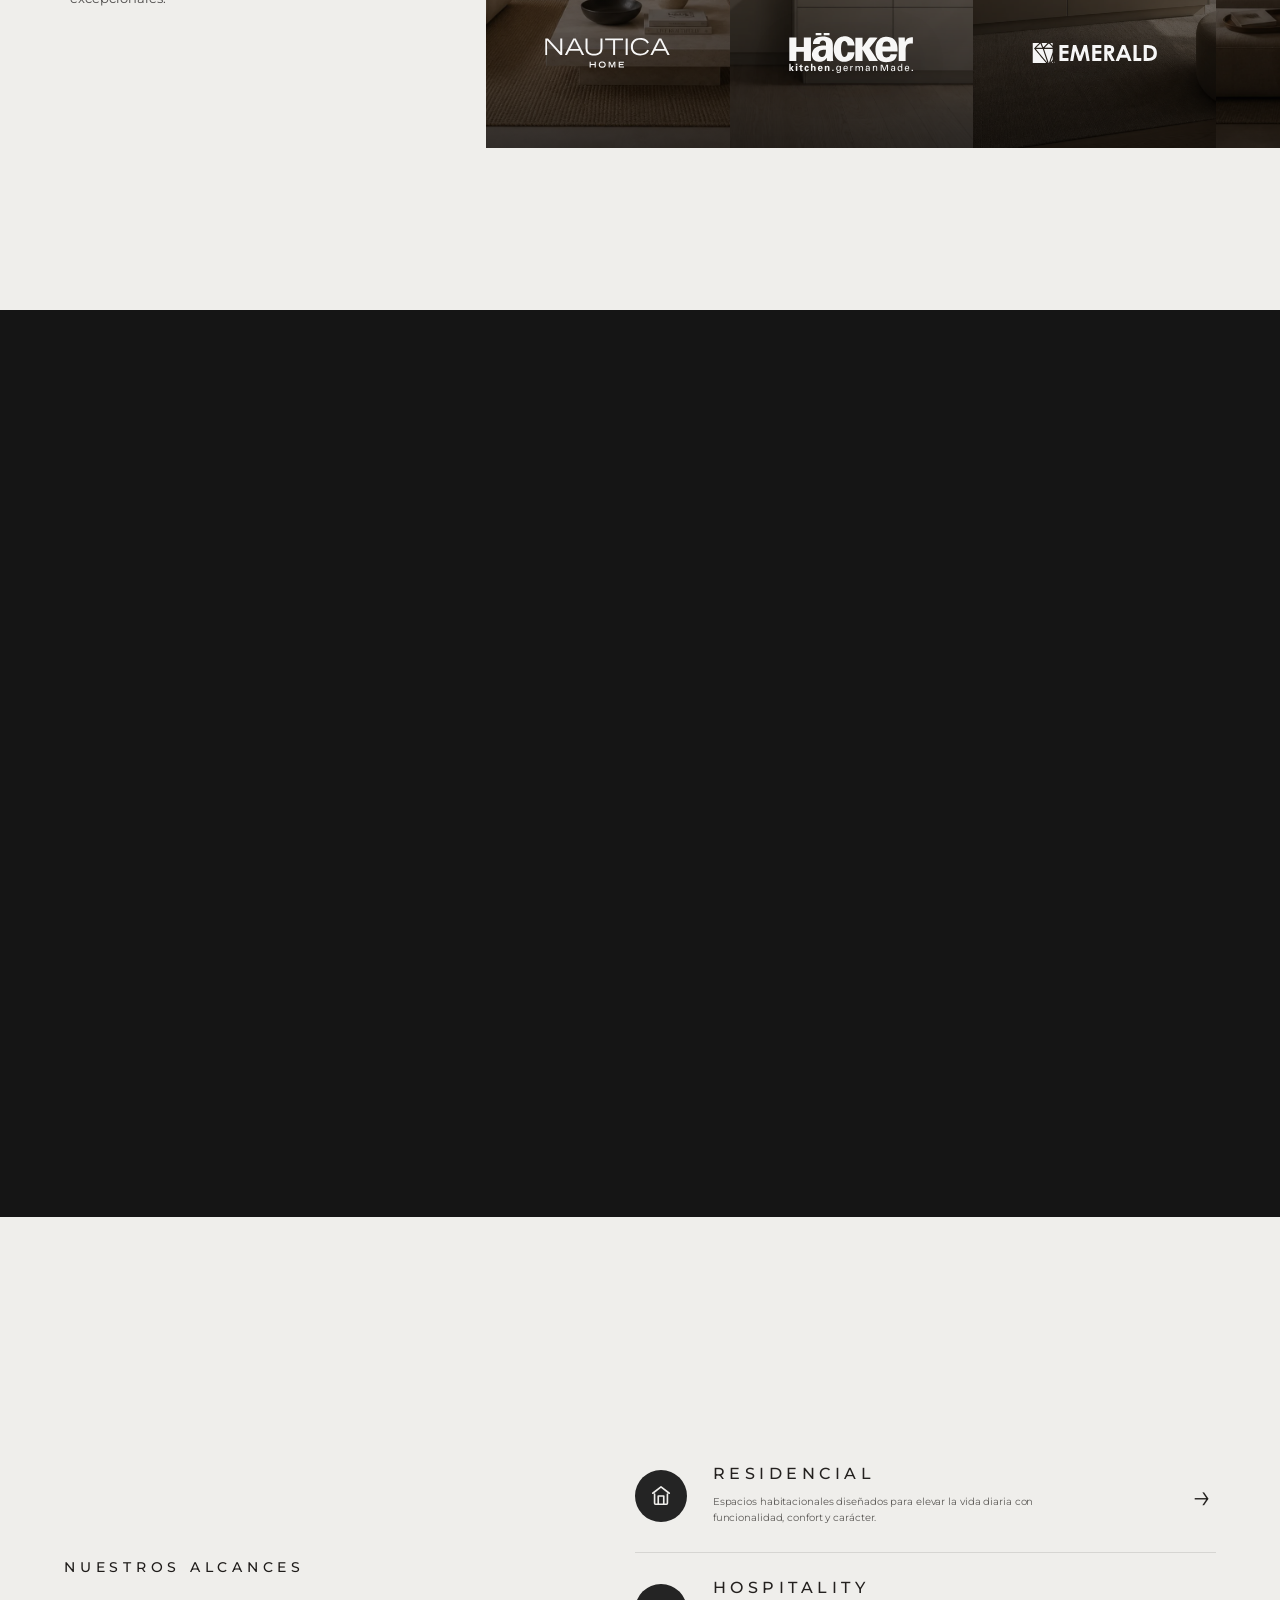
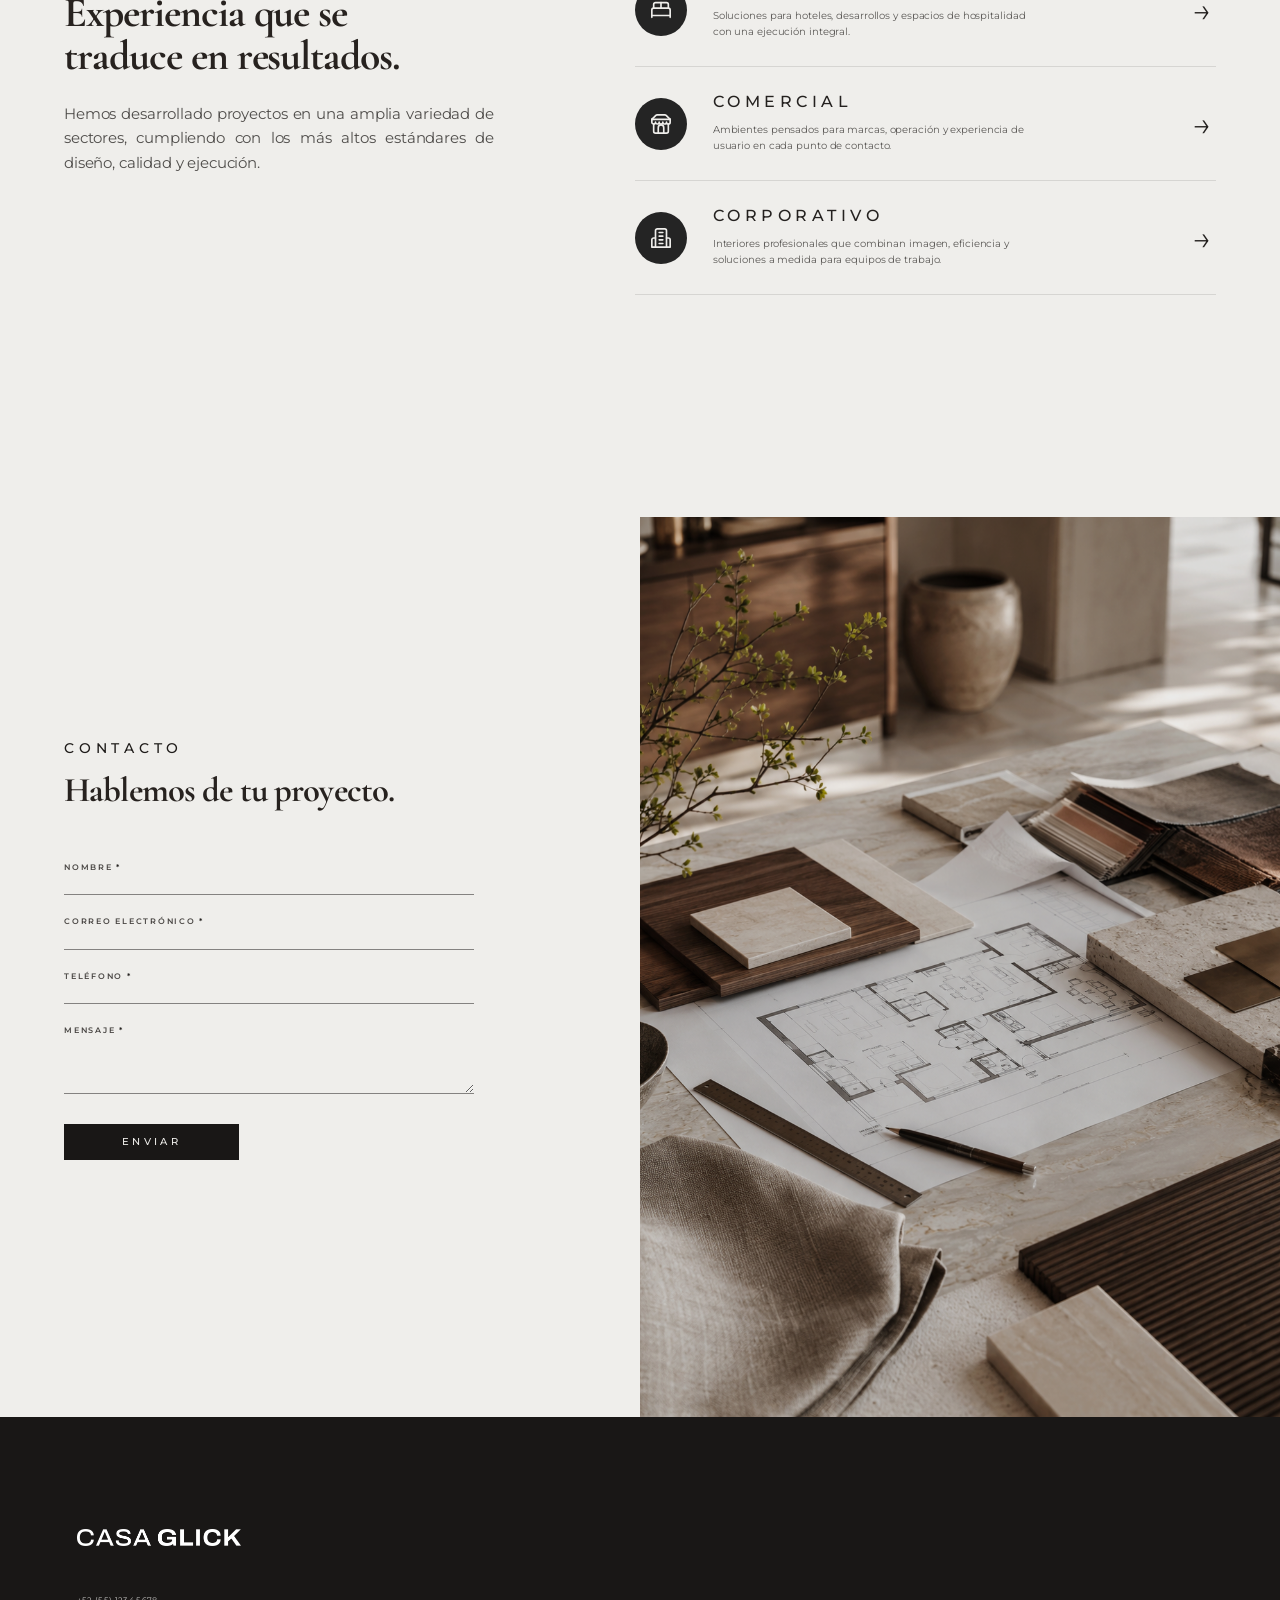
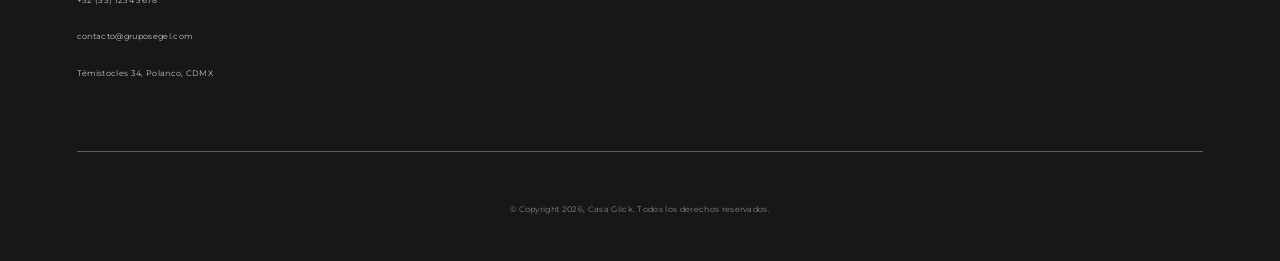
==== commit 2dc0cb1b: "2506" ====
--- a/index.html
+++ b/index.html
@@ -8,6 +8,7 @@
   <link rel="preconnect" href="https://fonts.gstatic.com" crossorigin>
   <link href="https://fonts.googleapis.com/css2?family=Cormorant+Garamond:wght@500;600;700&family=Montserrat:wght@400;500;600;700&display=swap" rel="stylesheet">
   <link rel="stylesheet" href="css/styles.css" />
+
 </head>
 <body>
   <header class="site-header">
@@ -39,7 +40,6 @@
           <div class="hero-dots" aria-label="Indicadores del hero">
             <button class="is-active" type="button" aria-label="Ver slide 1"></button>
             <button type="button" aria-label="Ver slide 2"></button>
-            <button type="button" aria-label="Ver slide 3"></button>
           </div>
 
           <p class="eyebrow">Interiorismo Integral</p>
@@ -61,7 +61,6 @@
           <div class="hero-dots" aria-label="Indicadores del hero">
             <button type="button" aria-label="Ver slide 1"></button>
             <button class="is-active" type="button" aria-label="Ver slide 2"></button>
-            <button type="button" aria-label="Ver slide 3"></button>
           </div>
 
           <p class="eyebrow">Marcas y Showrooms</p>
@@ -79,33 +78,7 @@
         </div>
       </article>
 
-      <article class="hero-slide hero-slide--03">
-        <div class="hero-content">
-          <div class="hero-dots" aria-label="Indicadores del hero">
-            <button type="button" aria-label="Ver slide 1"></button>
-            <button type="button" aria-label="Ver slide 2"></button>
-            <button class="is-active" type="button" aria-label="Ver slide 3"></button>
-          </div>
-
-          <p class="eyebrow">Espacios que trascienden</p>
-          <h1>Diseñados para hoy.<br>Pensados para siempre.</h1>
-          <p class="hero-description">
-            Arquitectura, interiorismo y materiales cuidadosamente seleccionados para crear
-            espacios que conservan su valor y relevancia con el paso del tiempo.
-          </p>
-
-          <div class="hero-actions">
-            <a class="btn btn-primary" href="#proyectos">Ver proyectos</a>
-            <a class="btn btn-secondary" href="#contacto">Contacto</a>
-          </div>
-        </div>
-      </article>
-
-      <div class="hero-bottom">
-        <span>Más control.</span>
-        <span>Menos intermediarios.</span>
-        <span>Mejores resultados.</span>
-      </div>
+
     </section>
 
     <section class="about-section reveal-on-scroll" id="nosotros" aria-label="Nosotros">
@@ -126,10 +99,10 @@
           </p>
         </div>
 
-        <a class="text-link" href="#soluciones">
+        <button class="text-link about-open" type="button" data-about-modal-open>
           Descubre nuestro enfoque
           <span aria-hidden="true">→</span>
-        </a>
+        </button>
       </div>
     </section>
 
@@ -153,7 +126,7 @@
               Diseñamos y ejecutamos espacios comerciales y hoteleros con precisión, eficiencia operativa,
               estética consistente y soluciones integrales para proyectos exigentes.
             </p>
-            <a class="solution-link" href="#proyectos">Ver proyectos <span aria-hidden="true">→</span></a>
+            <button class="solution-link solution-open" type="button" data-solution-modal-open="hospitality">Conocer solución <span aria-hidden="true">→</span></button>
           </div>
         </article>
 
@@ -166,12 +139,466 @@
               Creamos hogares funcionales y elegantes mediante mobiliario a medida, optimización de espacios,
               confort, durabilidad y acabados de alta calidad personalizada.
             </p>
-            <a class="solution-link" href="#proyectos">Ver proyectos <span aria-hidden="true">→</span></a>
+            <button class="solution-link solution-open" type="button" data-solution-modal-open="residencial">Conocer solución <span aria-hidden="true">→</span></button>
           </div>
         </article>
       </div>
     </section>
+
+    <section class="brands-section reveal-on-scroll" id="marcas" aria-label="Marcas Casa Glick">
+      <div class="brands-shell">
+        <div class="brands-intro">
+          <p class="section-eyebrow">Marcas</p>
+          <h2>Una visión.<br>Múltiples especialidades.</h2>
+          <p>
+            Cuatro marcas. Una misma filosofía: excelencia en cada detalle para crear espacios excepcionales.
+          </p>
+        </div>
+
+        <div class="brands-showcase" data-brands-carousel>
+          <button class="brands-edge brands-edge--left" type="button" aria-label="Desplazar marcas hacia la izquierda" data-brands-edge="left"></button>
+
+          <div class="brands-track" tabindex="0" aria-label="Carrusel de marcas Casa Glick">
+            <a class="brand-card brand-card--nautica" href="brand.html?brand=nautica" data-brand="nautica" aria-label="Ver marca Nautica Home">
+              <img class="brand-card__image" src="assets/images/brand-nautica.webp" alt="Sala residencial con mobiliario Nautica Home">
+              <div class="brand-card__shade"></div>
+              <div class="brand-card__content">
+                <img class="brand-card__logo brand-card__logo--nautica" src="assets/logos/nautica.svg" alt="Nautica Home">
+              </div>
+            </a>
+
+            <a class="brand-card brand-card--hacker" href="brand.html?brand=hacker" data-brand="hacker" aria-label="Ver marca Häcker">
+              <img class="brand-card__image" src="assets/images/brand-hacker.webp" alt="Cocina minimalista con mobiliario de diseño Hacker">
+              <div class="brand-card__shade"></div>
+              <div class="brand-card__content">
+                <img class="brand-card__logo brand-card__logo--hacker" src="assets/logos/hacker.svg" alt="Häcker">
+              </div>
+            </a>
+
+            <a class="brand-card brand-card--emerald" href="brand.html?brand=emerald" data-brand="emerald" aria-label="Ver marca Emerald">
+              <img class="brand-card__image" src="assets/images/brand-emerald.webp" alt="Walk in closet contemporáneo con acabados premium Emerald">
+              <div class="brand-card__shade"></div>
+              <div class="brand-card__content">
+                <img class="brand-card__logo brand-card__logo--emerald" src="assets/logos/emerald.svg" alt="Emerald">
+              </div>
+            </a>
+
+            <a class="brand-card brand-card--cg" href="brand.html?brand=cg" data-brand="cg" aria-label="Ver marca CG Furniture">
+              <img class="brand-card__image" src="assets/images/brand-cg-furniture.webp" alt="Recámara contemporánea con mobiliario a medida CG Furniture">
+              <div class="brand-card__shade"></div>
+              <div class="brand-card__content">
+                <img class="brand-card__logo brand-card__logo--cg" src="assets/logos/cg-furniture.svg" alt="CG Furniture">
+              </div>
+            </a>
+          </div>
+
+          <button class="brands-edge brands-edge--right" type="button" aria-label="Desplazar marcas hacia la derecha" data-brands-edge="right"></button>
+        </div>
+
+        <div class="brands-mobile-indicators" data-brands-indicators aria-label="Indicador de marcas">
+          <button class="is-active" type="button" aria-label="Ver marca 1"></button>
+          <button type="button" aria-label="Ver marca 2"></button>
+          <button type="button" aria-label="Ver marca 3"></button>
+          <button type="button" aria-label="Ver marca 4"></button>
+        </div>
+      </div>
+    </section>
+
+    <section class="projects-section reveal-on-scroll" id="proyectos" aria-label="Proyectos Casa Glick">
+      <div class="projects-intro">
+        <p class="section-eyebrow">Proyectos</p>
+        <h2>Diseñados para ser vividos.</h2>
+        <p>
+          Una selección de proyectos residenciales, comerciales y de hospitalidad desarrollados bajo una visión integral de diseño y ejecución.
+        </p>
+
+        <div class="projects-filters" aria-label="Filtrar proyectos">
+          <button class="is-active" type="button" data-project-filter="all" aria-pressed="true">Todos</button>
+          <button type="button" data-project-filter="residencial" aria-pressed="false">Residencial</button>
+          <button type="button" data-project-filter="hospitality" aria-pressed="false">Hospitality</button>
+        </div>
+      </div>
+
+      <div class="projects-showcase" data-projects-carousel>
+        <div class="projects-track" aria-label="Carrusel de proyectos Casa Glick">
+        <article class="project-card" data-project-category="residencial" data-project="casa-nautica">
+          <a href="#proyectos" aria-label="Ver proyecto Casa Náutica">
+            <figure class="project-card__media">
+              <img src="assets/images/solution-residencial.webp" alt="Residencia contemporánea desarrollada por Casa Glick">
+            </figure>
+            <div class="project-card__content">
+              <p>Residencial</p>
+              <h3>Casa Náutica</h3>
+              <span>Mérida, Yucatán</span>
+            </div>
+          </a>
+        </article>
+
+        <article class="project-card" data-project-category="hospitality" data-project="torre-habitat">
+          <a href="#proyectos" aria-label="Ver proyecto Torre Habitat">
+            <figure class="project-card__media">
+              <img src="assets/images/solution-hospitality.webp" alt="Lobby de hospitalidad con acabados premium Casa Glick">
+            </figure>
+            <div class="project-card__content">
+              <p>Hospitality</p>
+              <h3>Torre Habitat</h3>
+              <span>Cancún, Quintana Roo</span>
+            </div>
+          </a>
+        </article>
+
+        <article class="project-card" data-project-category="residencial" data-project="emerald-residence">
+          <a href="#proyectos" aria-label="Ver proyecto Emerald Residence">
+            <figure class="project-card__media">
+              <img src="assets/images/hero-03-exterior.webp" alt="Exterior residencial contemporáneo con arquitectura Casa Glick">
+            </figure>
+            <div class="project-card__content">
+              <p>Residencial</p>
+              <h3>Emerald Residence</h3>
+              <span>Ciudad de México</span>
+            </div>
+          </a>
+        </article>
+
+        <article class="project-card" data-project-category="hospitality" data-project="glick-lounge">
+          <a href="#proyectos" aria-label="Ver proyecto Glick Lounge">
+            <figure class="project-card__media">
+              <img src="assets/images/hero-02-showroom.webp" alt="Showroom y lounge interior desarrollado por Casa Glick">
+            </figure>
+            <div class="project-card__content">
+              <p>Hospitality</p>
+              <h3>Glick Lounge</h3>
+              <span>Mérida, Yucatán</span>
+            </div>
+          </a>
+        </article>
+        </div>
+        <button class="projects-edge projects-edge--left" type="button" data-projects-edge="left" aria-label="Desplazar proyectos hacia la izquierda"></button>
+        <button class="projects-edge projects-edge--right" type="button" data-projects-edge="right" aria-label="Desplazar proyectos hacia la derecha"></button>
+      </div>
+    </section>
+
+    <section class="sectors-section reveal-on-scroll" id="sectores" aria-label="Sectores Casa Glick">
+      <div class="sectors-shell">
+        <div class="sectors-intro">
+          <p class="section-eyebrow">Nuestros alcances</p>
+          <h2>Experiencia que se<br>traduce en resultados.</h2>
+          <p>
+            Hemos desarrollado proyectos en una amplia variedad de sectores, cumpliendo con los más altos estándares de diseño, calidad y ejecución.
+          </p>
+        </div>
+
+        <div class="sectors-list" aria-label="Lista de sectores">
+          <a class="sector-item" href="#sectores" aria-label="Ver sector residencial" data-sector="residencial">
+            <span class="sector-item__icon" aria-hidden="true"><svg class="lucide lucide-house" viewBox="0 0 24 24" aria-hidden="true"><path d="m3 9 9-7 9 7"/><path d="M5 10v10a1 1 0 0 0 1 1h12a1 1 0 0 0 1-1V10"/><path d="M9 21V12h6v9"/></svg></span>
+            <span class="sector-item__body">
+              <span class="sector-item__title">Residencial</span>
+              <span class="sector-item__description">Espacios habitacionales diseñados para elevar la vida diaria con funcionalidad, confort y carácter.</span>
+            </span>
+            <span class="sector-item__arrow" aria-hidden="true">→</span>
+          </a>
+
+          <a class="sector-item" href="#sectores" aria-label="Ver sector hospitality" data-sector="hospitality">
+            <span class="sector-item__icon" aria-hidden="true"><svg class="lucide lucide-bed-double" viewBox="0 0 24 24" aria-hidden="true"><path d="M2 20v-8a2 2 0 0 1 2-2h16a2 2 0 0 1 2 2v8"/><path d="M4 10V6a2 2 0 0 1 2-2h12a2 2 0 0 1 2 2v4"/><path d="M12 4v6"/><path d="M2 18h20"/></svg></span>
+            <span class="sector-item__body">
+              <span class="sector-item__title">Hospitality</span>
+              <span class="sector-item__description">Soluciones para hoteles, desarrollos y espacios de hospitalidad con una ejecución integral.</span>
+            </span>
+            <span class="sector-item__arrow" aria-hidden="true">→</span>
+          </a>
+
+          <a class="sector-item" href="#sectores" aria-label="Ver sector comercial" data-sector="comercial">
+            <span class="sector-item__icon" aria-hidden="true"><svg class="lucide lucide-store" viewBox="0 0 24 24" aria-hidden="true"><path d="m2 7 4.4-4.4A2 2 0 0 1 7.8 2h8.4a2 2 0 0 1 1.4.6L22 7"/><path d="M4 12v8a2 2 0 0 0 2 2h12a2 2 0 0 0 2-2v-8"/><path d="M15 22v-6a3 3 0 0 0-6 0v6"/><path d="M2 7h20"/><path d="M22 7v3a2 2 0 0 1-4 0 2 2 0 0 1-4 0 2 2 0 0 1-4 0 2 2 0 0 1-4 0 2 2 0 0 1-4 0V7"/></svg></span>
+            <span class="sector-item__body">
+              <span class="sector-item__title">Comercial</span>
+              <span class="sector-item__description">Ambientes pensados para marcas, operación y experiencia de usuario en cada punto de contacto.</span>
+            </span>
+            <span class="sector-item__arrow" aria-hidden="true">→</span>
+          </a>
+
+          <a class="sector-item" href="#sectores" aria-label="Ver sector corporativo" data-sector="corporativo">
+            <span class="sector-item__icon" aria-hidden="true"><svg class="lucide lucide-building-2" viewBox="0 0 24 24" aria-hidden="true"><path d="M6 22V4a2 2 0 0 1 2-2h8a2 2 0 0 1 2 2v18"/><path d="M6 12H4a2 2 0 0 0-2 2v8h20v-8a2 2 0 0 0-2-2h-2"/><path d="M10 6h4"/><path d="M10 10h4"/><path d="M10 14h4"/><path d="M10 18h4"/></svg></span>
+            <span class="sector-item__body">
+              <span class="sector-item__title">Corporativo</span>
+              <span class="sector-item__description">Interiores profesionales que combinan imagen, eficiencia y soluciones a medida para equipos de trabajo.</span>
+            </span>
+            <span class="sector-item__arrow" aria-hidden="true">→</span>
+          </a>
+        </div>
+      </div>
+    </section>
+
+    <section class="contact-section reveal-on-scroll" id="contacto" aria-label="Contacto Casa Glick">
+      <div class="contact-shell">
+        <div class="contact-content">
+          <p class="section-eyebrow">Contacto</p>
+          <h2>Hablemos de tu proyecto.</h2>
+          <form class="contact-form" action="mailto:contacto@gruposegel.com" method="post" enctype="text/plain" data-contact-form>
+            <label class="contact-field">
+              <span>Nombre <em>*</em></span>
+              <input type="text" name="nombre" autocomplete="name" required>
+            </label>
+
+            <label class="contact-field">
+              <span>Correo electrónico <em>*</em></span>
+              <input type="email" name="correo" autocomplete="email" required>
+            </label>
+
+            <label class="contact-field">
+              <span>Teléfono <em>*</em></span>
+              <input type="tel" name="telefono" autocomplete="tel" required>
+            </label>
+
+            <label class="contact-field contact-field--message">
+              <span>Mensaje <em>*</em></span>
+              <textarea name="mensaje" rows="3" required></textarea>
+            </label>
+
+            <button class="contact-submit" type="submit">Enviar</button>
+            <p class="contact-status" data-contact-status aria-live="polite"></p>
+          </form>
+
+        </div>
+        <figure class="contact-visual" aria-hidden="true">
+          <img src="assets/images/contact-design-worktable.png" alt="">
+        </figure>
+      </div>
+    </section>
+
+
   </main>
+
+  <footer class="site-footer" aria-label="Footer Casa Glick">
+    <div class="site-footer__inner">
+      <div class="site-footer__top">
+        <div class="site-footer__brand">
+          <a class="site-footer__logo" href="#" aria-label="Casa Glick inicio"><img src="assets/images/logo-casa-glick.png" alt="Casa Glick" /></a>
+          <address class="site-footer__contact">
+            <a href="tel:+525512345678">+52 (55) 1234 5678</a>
+            <a href="mailto:contacto@gruposegel.com">contacto@gruposegel.com</a>
+            <span>Témistocles 34, Polanco, CDMX</span>
+          </address>
+        </div>
+      </div>
+
+      <div class="site-footer__bottom">
+        <p>© Copyright 2026, Casa Glick. Todos los derechos reservados.</p>
+      </div>
+    </div>
+  </footer>
+
+
+
+  <div class="brand-modal" data-brand-modal aria-hidden="true">
+    <div class="brand-modal__backdrop" data-brand-modal-close></div>
+    <article class="brand-modal__panel" role="dialog" aria-modal="true" aria-labelledby="brand-modal-title">
+      <button class="brand-modal__close" type="button" aria-label="Cerrar" data-brand-modal-close>×</button>
+
+      <section class="brand-modal__hero">
+        <img class="brand-modal__logo" data-modal-logo src="assets/logos/hacker.svg" alt="">
+        <span class="brand-modal__rule" aria-hidden="true"></span>
+        <h2 id="brand-modal-title" class="brand-modal__headline" data-modal-headline></h2>
+        <p class="brand-modal__description" data-modal-description></p>
+        <a class="btn btn-primary brand-modal__website" data-modal-website href="#" target="_blank" rel="noopener">Visitar web</a>
+      </section>
+
+      <section class="brand-modal__gallery" aria-label="Imágenes lifestyle de marca">
+        <figure class="brand-modal__image brand-modal__image--large">
+          <img data-modal-image="0" src="assets/images/brand-hacker.webp" alt="">
+        </figure>
+        <figure class="brand-modal__image brand-modal__image--wide">
+          <img data-modal-image="1" src="assets/images/brand-hacker.webp" alt="">
+        </figure>
+        <figure class="brand-modal__image">
+          <img data-modal-image="2" src="assets/images/brand-hacker.webp" alt="">
+        </figure>
+        <figure class="brand-modal__image">
+          <img data-modal-image="3" src="assets/images/brand-hacker.webp" alt="">
+        </figure>
+      </section>
+    </article>
+  </div>
+
+  <div class="project-modal" data-project-modal aria-hidden="true">
+    <div class="project-modal__backdrop" data-project-modal-close></div>
+    <article class="project-modal__panel" role="dialog" aria-modal="true" aria-labelledby="project-modal-title">
+      <button class="project-modal__close" type="button" aria-label="Cerrar" data-project-modal-close>×</button>
+
+      <section class="project-modal__hero">
+        <p class="project-modal__eyebrow" data-project-modal-type></p>
+        <span class="project-modal__rule" aria-hidden="true"></span>
+        <h2 id="project-modal-title" class="project-modal__headline" data-project-modal-title></h2>
+        <p class="project-modal__location" data-project-modal-location></p>
+        <p class="project-modal__description" data-project-modal-description></p>
+        <a class="btn btn-primary project-modal__cta" href="#contacto" data-project-modal-cta>Cotiza tu proyecto</a>
+      </section>
+
+      <section class="project-modal__gallery" data-project-modal-gallery aria-label="Galería de proyecto">
+        <figure class="project-modal__image project-modal__image--large">
+          <img data-project-modal-image="0" src="assets/images/solution-residencial.webp" alt="">
+        </figure>
+        <figure class="project-modal__image project-modal__image--wide">
+          <img data-project-modal-image="1" src="assets/images/hero-bg.webp" alt="">
+        </figure>
+        <figure class="project-modal__image">
+          <img data-project-modal-image="2" src="assets/images/about-integral.webp" alt="">
+        </figure>
+        <figure class="project-modal__image">
+          <img data-project-modal-image="3" src="assets/images/brand-nautica.webp" alt="">
+        </figure>
+      </section>
+    </article>
+  </div>
+
+
+  <div class="project-modal solution-modal" data-solution-modal aria-hidden="true">
+    <div class="project-modal__backdrop" data-solution-modal-close></div>
+    <article class="project-modal__panel solution-modal__panel" role="dialog" aria-modal="true" aria-labelledby="solution-modal-title">
+      <button class="project-modal__close" type="button" aria-label="Cerrar" data-solution-modal-close>×</button>
+
+      <section class="about-modal__layout solution-modal__layout">
+        <aside class="about-modal__intro-panel solution-modal__intro-panel">
+          <p class="project-modal__eyebrow about-modal__eyebrow" data-solution-modal-type></p>
+          <span class="project-modal__rule about-modal__rule" aria-hidden="true"></span>
+          <h2 id="solution-modal-title" class="about-modal__title" data-solution-modal-title></h2>
+          <p class="about-modal__lead" data-solution-modal-lead></p>
+          <div class="solution-modal__ideal">
+            <p class="solution-modal__label">Ideal para</p>
+            <div class="about-modal__summary" data-solution-modal-tags aria-label="Proyectos ideales para esta solución"></div>
+          </div>
+          <a class="btn btn-primary about-modal__cta solution-modal__cta" href="#contacto" data-solution-modal-cta>Cotizar proyecto</a>
+        </aside>
+
+        <div class="about-modal__content solution-modal__content" aria-label="Detalle de la solución">
+          <article class="about-modal__item">
+            <span class="about-modal__number">01</span>
+            <div>
+              <h3 data-solution-modal-heading-one></h3>
+              <p data-solution-modal-copy-one></p>
+            </div>
+          </article>
+          <article class="about-modal__item">
+            <span class="about-modal__number">02</span>
+            <div>
+              <h3 data-solution-modal-heading-two></h3>
+              <p data-solution-modal-copy-two></p>
+            </div>
+          </article>
+          <article class="about-modal__item">
+            <span class="about-modal__number">03</span>
+            <div>
+              <h3 data-solution-modal-heading-three></h3>
+              <p data-solution-modal-copy-three></p>
+            </div>
+          </article>
+          <article class="solution-modal__result">
+            <p class="solution-modal__label">Resultado esperado</p>
+            <p data-solution-modal-result></p>
+          </article>
+        </div>
+      </section>
+    </article>
+  </div>
+
+  <div class="project-modal sector-modal" data-sector-modal aria-hidden="true">
+    <div class="project-modal__backdrop" data-sector-modal-close></div>
+    <article class="project-modal__panel" role="dialog" aria-modal="true" aria-labelledby="sector-modal-title">
+      <button class="project-modal__close" type="button" aria-label="Cerrar" data-sector-modal-close>×</button>
+
+      <section class="project-modal__hero">
+        <p class="project-modal__eyebrow" data-sector-modal-type></p>
+        <span class="project-modal__rule" aria-hidden="true"></span>
+        <h2 id="sector-modal-title" class="project-modal__headline" data-sector-modal-title></h2>
+        <p class="project-modal__description" data-sector-modal-description></p>
+        <div class="sector-modal__scope" aria-label="Alcances del sector">
+          <p class="sector-modal__scope-label">Alcances</p>
+          <ul class="sector-modal__scope-list" data-sector-modal-scope></ul>
+        </div>
+        <a class="btn btn-primary project-modal__cta" href="#contacto" data-sector-modal-cta>Cotiza tu proyecto</a>
+      </section>
+
+      <section class="project-modal__gallery" data-sector-modal-gallery aria-label="Galería de sector">
+        <figure class="project-modal__image project-modal__image--large">
+          <img data-sector-modal-image="0" src="assets/images/solution-residencial.webp" alt="">
+        </figure>
+        <figure class="project-modal__image project-modal__image--wide">
+          <img data-sector-modal-image="1" src="assets/images/hero-bg.webp" alt="">
+        </figure>
+        <figure class="project-modal__image">
+          <img data-sector-modal-image="2" src="assets/images/about-integral.webp" alt="">
+        </figure>
+        <figure class="project-modal__image">
+          <img data-sector-modal-image="3" src="assets/images/brand-nautica.webp" alt="">
+        </figure>
+      </section>
+    </article>
+  </div>
+
+  <div class="project-modal about-modal" data-about-modal aria-hidden="true">
+    <div class="project-modal__backdrop" data-about-modal-close></div>
+    <article class="project-modal__panel about-modal__panel" role="dialog" aria-modal="true" aria-labelledby="about-modal-title">
+      <button class="project-modal__close" type="button" aria-label="Cerrar" data-about-modal-close>×</button>
+
+      <section class="about-modal__layout">
+        <aside class="about-modal__intro-panel">
+          <p class="project-modal__eyebrow about-modal__eyebrow">Nuestro enfoque</p>
+          <span class="project-modal__rule about-modal__rule" aria-hidden="true"></span>
+          <h2 id="about-modal-title" class="about-modal__title">Diseño, gestión y ejecución bajo una misma visión.</h2>
+          <p class="about-modal__lead">
+            Casa Glick acompaña proyectos de interiorismo con una estructura integral: entendemos la idea, curamos las soluciones y coordinamos cada etapa hasta convertirla en un espacio listo para vivirse.
+          </p>
+          <div class="about-modal__summary" aria-label="Resumen del enfoque">
+            <span>Interiorismo</span>
+            <span>Materiales</span>
+            <span>Ejecución</span>
+          </div>
+          <a class="btn btn-primary about-modal__cta" href="#contacto" data-about-modal-cta>Hablemos de tu proyecto</a>
+        </aside>
+
+        <div class="about-modal__content" aria-label="Información sobre Casa Glick">
+          <article class="about-modal__item">
+            <span class="about-modal__number">01</span>
+            <div>
+              <h3>Quiénes somos</h3>
+              <p>Somos un equipo que integra diseño, asesoría, marcas, materiales y soluciones constructivas para simplificar proyectos residenciales, comerciales y de hospitality.</p>
+            </div>
+          </article>
+          <article class="about-modal__item">
+            <span class="about-modal__number">02</span>
+            <div>
+              <h3>Nuestra historia</h3>
+              <p>Nacimos como una plataforma para reunir experiencia, proveedores y procesos en un solo lugar, acercando al cliente a una forma más clara y ordenada de desarrollar espacios.</p>
+            </div>
+          </article>
+          <article class="about-modal__item">
+            <span class="about-modal__number">03</span>
+            <div>
+              <h3>Misión</h3>
+              <p>Transformar ideas en espacios bien resueltos, cuidando la estética, la funcionalidad y la coordinación de cada decisión con precisión y sensibilidad por el detalle.</p>
+            </div>
+          </article>
+          <article class="about-modal__item">
+            <span class="about-modal__number">04</span>
+            <div>
+              <h3>Visión</h3>
+              <p>Ser el punto de encuentro para quienes buscan crear proyectos interiores con una experiencia confiable, curada y alineada a una visión contemporánea de diseño.</p>
+            </div>
+          </article>
+        </div>
+      </section>
+    </article>
+  </div>
+
+
+
+
+  <a class="whatsapp-float" href="https://wa.me/5210000000000?text=Hola%2C%20vi%20la%20p%C3%A1gina%20de%20Casa%20Glick%20y%20me%20gustar%C3%ADa%20hablar%20con%20un%20agente." target="_blank" rel="noopener" aria-label="Hablar con un agente por WhatsApp" data-whatsapp-button>
+    <svg class="whatsapp-float__icon" viewBox="0 0 32 32" aria-hidden="true" focusable="false">
+      <path d="M16.02 4.5c-6.31 0-11.45 5.08-11.45 11.34 0 2.15.62 4.24 1.78 6.05L4.5 27.5l5.82-1.8a11.53 11.53 0 0 0 5.7 1.49c6.31 0 11.45-5.09 11.45-11.35S22.33 4.5 16.02 4.5Zm0 20.7c-1.8 0-3.55-.51-5.06-1.48l-.36-.23-3.05.94.97-2.94-.25-.38a9.18 9.18 0 0 1-1.72-5.27c0-5.16 4.25-9.35 9.47-9.35s9.47 4.19 9.47 9.35-4.25 9.36-9.47 9.36Z"/>
+      <path d="M20.94 18.31c-.27-.13-1.57-.77-1.82-.86-.24-.09-.42-.13-.6.13-.18.27-.69.86-.85 1.04-.16.18-.31.2-.58.07-.27-.13-1.12-.41-2.13-1.31-.79-.7-1.32-1.56-1.47-1.83-.16-.27-.02-.41.12-.54.12-.12.27-.31.4-.47.13-.16.18-.27.27-.45.09-.18.04-.34-.02-.47-.07-.13-.6-1.43-.82-1.95-.22-.52-.44-.44-.6-.45h-.51c-.18 0-.47.07-.71.34-.24.27-.94.92-.94 2.24s.96 2.6 1.09 2.78c.13.18 1.89 2.86 4.59 4 .64.27 1.14.43 1.53.55.64.2 1.22.17 1.68.1.51-.08 1.57-.64 1.79-1.25.22-.62.22-1.15.16-1.25-.07-.11-.25-.18-.52-.31Z"/>
+    </svg>
+    <span>Hablar con un agente</span>
+  </a>
 
   <script src="js/main.js"></script>
 </body>
--- a/css/styles.css
+++ b/css/styles.css
@@ -3,7 +3,7 @@
   --black: #151515;
   --dark: #1d1d1d;
   --muted: rgba(255,255,255,.78);
-  --header-height: 92px;
+  --header-height: 74px;
   --sans: 'Montserrat', Arial, sans-serif;
   --serif: 'Cormorant Garamond', Georgia, serif;
   --slider-duration: 8400ms;
@@ -25,7 +25,7 @@
   display: flex;
   align-items: center;
   justify-content: space-between;
-  padding: 0 48px;
+  padding: 0 38px;
   background: transparent;
   transition: background-color .45s ease, backdrop-filter .45s ease, -webkit-backdrop-filter .45s ease;
 }
@@ -38,7 +38,7 @@
 
 .brand {
   display: inline-flex;
-  width: clamp(205px, 16vw, 238px);
+  width: clamp(164px, 12.8vw, 190px);
   line-height: 0;
 }
 
@@ -51,10 +51,10 @@
 .menu-button {
   position: relative;
   z-index: 60;
-  width: 36px;
-  height: 26px;
+  width: 29px;
+  height: 21px;
   display: grid;
-  gap: 7px;
+  gap: 6px;
   background: transparent;
   border: 0;
   cursor: pointer;
@@ -62,15 +62,15 @@
 
 .menu-button span {
   display: block;
-  height: 3px;
+  height: 2px;
   width: 100%;
   background: var(--white);
   transition: transform .25s ease, opacity .25s ease;
 }
 
-.menu-button.is-active span:nth-child(1) { transform: translateY(10px) rotate(45deg); }
+.menu-button.is-active span:nth-child(1) { transform: translateY(8px) rotate(45deg); }
 .menu-button.is-active span:nth-child(2) { opacity: 0; }
-.menu-button.is-active span:nth-child(3) { transform: translateY(-10px) rotate(-45deg); }
+.menu-button.is-active span:nth-child(3) { transform: translateY(-8px) rotate(-45deg); }
 
 .fullscreen-menu {
   position: fixed;
@@ -256,7 +256,7 @@
 }
 
 @media (max-width: 1100px) {
-  .site-header { padding: 0 32px; }
+  .site-header { padding: 0 26px; }
   .hero-content {
   position: absolute;
   z-index: 5; margin-left: 48px; }
@@ -272,7 +272,7 @@
     min-height: clamp(360px, 50vh, 490px);
   }
 
-  :root { --header-height: 78px; }
+  :root { --header-height: 62px; }
   .hero-slider,
   .hero-slide { min-height: 100svh; }
   .hero-slide {
@@ -281,12 +281,12 @@
       var(--hero-image);
     --hero-bg-position: 58% center;
   }
-  .site-header { padding: 0 22px; }
-  .brand { width: 190px; }
-  .menu-button { width: 30px; height: 22px; gap: 6px; }
+  .site-header { padding: 0 18px; }
+  .brand { width: 152px; }
+  .menu-button { width: 24px; height: 18px; gap: 5px; }
   .menu-button span { height: 2px; }
-  .menu-button.is-active span:nth-child(1) { transform: translateY(8px) rotate(45deg); }
-  .menu-button.is-active span:nth-child(3) { transform: translateY(-8px) rotate(-45deg); }
+  .menu-button.is-active span:nth-child(1) { transform: translateY(7px) rotate(45deg); }
+  .menu-button.is-active span:nth-child(3) { transform: translateY(-7px) rotate(-45deg); }
   .hero-content {
   position: absolute;
   z-index: 5;
@@ -599,13 +599,13 @@
   transform: scale(1.03);
 }
 
-.solution-card:hover.solution-card__overlay {
+.solution-card:hover .solution-card__overlay {
   background:
     linear-gradient(180deg, rgba(0,0,0,0) 28%, rgba(0,0,0,.36) 66%, rgba(0,0,0,.68) 100%),
     linear-gradient(90deg, rgba(0,0,0,.28) 0%, rgba(0,0,0,.04) 58%, rgba(0,0,0,.16) 100%);
 }
 
-.solution-card:hover.solution-card__content {
+.solution-card:hover .solution-card__content {
   transform: translateY(-6px);
 }
 
@@ -722,7 +722,7 @@
 
 /* Scroll Snap Test */
 html {
-  scroll-behavior: smooth;
+  scroll-behavior: auto;
 }
 
 body,
@@ -732,7 +732,9 @@
 
 .hero-slider,
 .about-section,
-.solutions-section {
+.solutions-section,
+.brands-section,
+.projects-section {
   scroll-snap-align: start;
 }
 
@@ -802,3 +804,4516 @@
   text-align: justify;
   text-align-last: left;
 }
+
+/* Brands Section */
+.brands-section {
+  min-height: 100svh;
+  display: grid;
+  grid-template-rows: auto 1fr;
+  background: #efeeeb;
+  color: #24211f;
+  overflow: hidden;
+  scroll-snap-align: start;
+}
+
+.brands-intro {
+  width: min(100%, 1160px);
+  margin: 0 auto;
+  padding: clamp(86px, 11svh, 132px) 64px 58px;
+}
+
+.brands-intro .section-eyebrow {
+  margin-bottom: 18px;
+}
+
+.brands-intro h2 {
+  max-width: 760px;
+  font-family: var(--serif);
+  font-size: clamp(34px, 3.1vw, 48px);
+  font-weight: 700;
+  line-height: 1.05;
+  letter-spacing: -.018em;
+  margin-bottom: 24px;
+  color: #27221f;
+}
+
+.brands-intro p {
+  max-width: 640px;
+  font-size: 15px;
+  line-height: 1.55;
+  letter-spacing: -.01em;
+  color: rgba(36,33,31,.82);
+}
+
+.brands-carousel {
+  position: relative;
+  align-self: stretch;
+  width: 100%;
+  min-height: 0;
+  padding: 0 0 clamp(60px, 7svh, 90px);
+}
+
+.brands-track {
+  height: 100%;
+  min-height: 430px;
+  display: flex;
+  overflow-x: auto;
+  overflow-y: hidden;
+  scroll-snap-type: x mandatory;
+  scroll-behavior: auto;
+  -ms-overflow-style: none;
+  scrollbar-width: none;
+  outline: none;
+}
+
+.brands-track::-webkit-scrollbar {
+  display: none;
+}
+
+.brand-card {
+  position: relative;
+  flex: 0 0 clamp(330px, 25vw, 460px);
+  min-height: 100%;
+  overflow: hidden;
+  isolation: isolate;
+  scroll-snap-align: start;
+  background: #d6d5d2;
+}
+
+.brand-card__image {
+  position: absolute;
+  inset: 0;
+  width: 100%;
+  height: 100%;
+  display: block;
+  object-fit: cover;
+  object-position: center center;
+  transform: scale(1.01);
+  transition: transform .95s ease, filter .95s ease;
+  z-index: 1;
+}
+
+.brand-card__shade {
+  position: absolute;
+  inset: 0;
+  z-index: 2;
+  background:
+    linear-gradient(180deg, rgba(0,0,0,.05) 0%, rgba(0,0,0,.08) 43%, rgba(0,0,0,.68) 100%),
+    linear-gradient(90deg, rgba(0,0,0,.08) 0%, rgba(0,0,0,.02) 56%, rgba(0,0,0,.12) 100%);
+  transition: opacity .6s ease, background .6s ease;
+}
+
+.brand-card__logo {
+  position: absolute;
+  left: 50%;
+  bottom: clamp(34px, 5vh, 62px);
+  z-index: 3;
+  width: min(62%, 230px);
+  max-height: 88px;
+  transform: translateX(-50%);
+  object-fit: contain;
+  filter: drop-shadow(0 10px 24px rgba(0,0,0,.28));
+  transition: transform .45s ease, opacity .45s ease;
+}
+
+.brand-card__logo--hacker { width: min(58%, 218px); }
+.brand-card__logo--emerald { width: min(56%, 210px); }
+.brand-card__logo--cg { width: min(44%, 170px); }
+.brand-card__logo--nautica { width: min(58%, 220px); }
+
+.brand-card:hover .brand-card__image {
+  transform: scale(1.045);
+  filter: saturate(1.04) contrast(1.02);
+}
+
+.brand-card:hover .brand-card__shade {
+  background:
+    linear-gradient(180deg, rgba(0,0,0,.01) 0%, rgba(0,0,0,.04) 42%, rgba(0,0,0,.56) 100%),
+    linear-gradient(90deg, rgba(0,0,0,.05) 0%, rgba(0,0,0,.01) 56%, rgba(0,0,0,.08) 100%);
+}
+
+.brand-card:hover .brand-card__logo {
+  transform: translateX(-50%) scale(1.04);
+}
+
+.brands-edge {
+  position: absolute;
+  top: 0;
+  bottom: clamp(60px, 7svh, 90px);
+  z-index: 5;
+  width: min(12vw, 160px);
+  border: 0;
+  background: transparent;
+  cursor: none;
+}
+
+.brands-edge--left {
+  left: 0;
+}
+
+.brands-edge--right {
+  right: 0;
+}
+
+.brands-edge--left::after,
+.brands-edge--right::after {
+  content: '';
+  position: absolute;
+  inset: 0;
+  opacity: 0;
+  pointer-events: none;
+  transition: opacity .28s ease;
+}
+
+.brands-edge--left::after {
+  background: linear-gradient(90deg, rgba(239,238,235,.45), rgba(239,238,235,0));
+}
+
+.brands-edge--right::after {
+  background: linear-gradient(270deg, rgba(239,238,235,.45), rgba(239,238,235,0));
+}
+
+.brands-edge:hover::after {
+  opacity: 1;
+}
+
+@media (max-width: 900px) {
+  .brands-section {
+    min-height: auto;
+  }
+
+  .brands-intro {
+    padding: 88px 7vw 46px;
+  }
+
+  .brands-intro h2 {
+    max-width: 540px;
+    font-size: clamp(34px, 8vw, 54px);
+  }
+
+  .brands-intro p {
+    font-size: 15px;
+  }
+
+  .brands-carousel {
+    padding-bottom: 82px;
+  }
+
+  .brands-track {
+    min-height: 62svh;
+    gap: 18px;
+    padding: 0 7vw;
+    scroll-padding-left: 7vw;
+  }
+
+  .brand-card {
+    flex-basis: min(78vw, 420px);
+    border-radius: 10px;
+  }
+
+  .brands-edge {
+    display: none;
+  }
+}
+
+@media (max-width: 560px) {
+  .brands-intro {
+    padding-top: 82px;
+  }
+
+  .brands-intro h2 {
+    font-size: clamp(30px, 10.5vw, 46px);
+  }
+
+  .brands-intro p {
+    font-size: 14px;
+    line-height: 1.58;
+  }
+
+  .brands-track {
+    min-height: 58svh;
+    gap: 14px;
+  }
+
+  .brand-card {
+    flex-basis: 82vw;
+  }
+
+  .brand-card__logo {
+    bottom: 34px;
+  }
+}
+
+@media (prefers-reduced-motion: reduce) {
+  .brand-card__image,
+  .brand-card__shade,
+  .brand-card__logo {
+    transform: none;
+    transition: none;
+  }
+}
+
+/* Brands - Figma implementation (node 2:931) */
+.brands-section {
+  min-height: 768px;
+  display: block;
+  background: #ebeae6;
+  color: #1c1a1a;
+  overflow: hidden;
+  padding: 0;
+}
+
+.brands-intro {
+  width: min(100% - 126px, 1240px);
+  margin: 0 auto;
+  padding: 86px 0 0;
+}
+
+.brands-intro .section-eyebrow {
+  margin: 0 0 13px;
+  font-family: var(--sans);
+  font-size: 14px;
+  font-weight: 500;
+  letter-spacing: 2.1px;
+  line-height: 1;
+  color: #1c1a1a;
+}
+
+.brands-intro h2 {
+  max-width: 475px;
+  margin: 0 0 20px;
+  font-family: var(--serif);
+  font-size: 32px;
+  font-weight: 700;
+  line-height: 1.05;
+  letter-spacing: 0;
+  color: #1c1a1a;
+}
+
+.brands-intro p {
+  max-width: 475px;
+  margin: 0;
+  font-family: var(--sans);
+  font-size: 12px;
+  font-weight: 400;
+  line-height: 20px;
+  letter-spacing: 0;
+  color: #1c1a1a;
+}
+
+.brands-carousel {
+  position: relative;
+  width: min(100% - 126px, 1240px);
+  height: 474px;
+  min-height: 474px;
+  margin: 52px auto 31px;
+  padding: 0;
+}
+
+.brands-track {
+  width: 100%;
+  height: 474px;
+  min-height: 474px;
+  display: flex;
+  gap: 0;
+  overflow-x: auto;
+  overflow-y: hidden;
+  scroll-snap-type: x mandatory;
+  scroll-behavior: smooth;
+  scrollbar-width: none;
+  -ms-overflow-style: none;
+  outline: none;
+}
+
+.brand-card {
+  position: relative;
+  flex: 0 0 310px;
+  width: 310px;
+  height: 474px;
+  min-height: 474px;
+  overflow: hidden;
+  border-radius: 32px 32px 0 0;
+  background: #d5d4d1;
+  isolation: isolate;
+  scroll-snap-align: start;
+}
+
+.brand-card__image {
+  position: absolute;
+  inset: 0;
+  width: 100%;
+  height: 100%;
+  display: block;
+  object-fit: cover;
+  object-position: center center;
+  transform: none;
+  transition: filter .65s cubic-bezier(.22,.61,.36,1);
+  z-index: 1;
+}
+
+.brand-card__shade {
+  position: absolute;
+  inset: 0;
+  z-index: 2;
+  background: rgba(28, 26, 26, .2);
+  transition: background .65s cubic-bezier(.22,.61,.36,1);
+}
+
+.brand-card__logo {
+  position: absolute;
+  left: 50%;
+  bottom: 35px;
+  z-index: 3;
+  width: auto;
+  height: auto;
+  max-width: 70%;
+  max-height: 58px;
+  object-fit: contain;
+  transform: translateX(-50%);
+  filter: none;
+  opacity: .96;
+  transition: opacity .65s cubic-bezier(.22,.61,.36,1);
+}
+
+.brand-card__logo--nautica { width: 187px; max-width: 74%; }
+.brand-card__logo--hacker { width: 175px; max-width: 72%; }
+.brand-card__logo--emerald { width: 188px; max-width: 74%; }
+.brand-card__logo--cg { width: 77px; max-width: 42%; }
+
+.brand-card {
+  transition: transform .65s cubic-bezier(.22,.61,.36,1), filter .65s cubic-bezier(.22,.61,.36,1), opacity .65s cubic-bezier(.22,.61,.36,1);
+}
+
+.brand-card:hover {
+  transform: scale(1.015);
+}
+
+.brand-card:hover .brand-card__image {
+  filter: brightness(1.05);
+}
+
+.brand-card:hover .brand-card__shade {
+  background: rgba(28, 26, 26, .10);
+}
+
+.brand-card:hover .brand-card__logo {
+  opacity: 1;
+}
+
+.brands-track:has(.brand-card:hover) .brand-card:not(:hover) {
+  filter: brightness(.94);
+}
+
+.brands-edge {
+  position: absolute;
+  top: 0;
+  bottom: 0;
+  z-index: 5;
+  width: min(10vw, 120px);
+  border: 0;
+  background: transparent;
+  cursor: default;
+}
+
+.brands-edge--left { left: 0; }
+.brands-edge--right { right: 0; }
+
+.brands-edge--left::after,
+.brands-edge--right::after {
+  content: '';
+  position: absolute;
+  inset: 0;
+  opacity: 0;
+  pointer-events: none;
+  transition: opacity .28s ease;
+}
+
+.brands-edge--left::after {
+  background: linear-gradient(90deg, rgba(235,234,230,.5), rgba(235,234,230,0));
+}
+
+.brands-edge--right::after {
+  background: linear-gradient(270deg, rgba(235,234,230,.5), rgba(235,234,230,0));
+}
+
+.brands-edge:hover::after { opacity: 1; }
+
+@media (min-width: 1301px) {
+  .brands-edge { display: none; }
+}
+
+@media (max-width: 900px) {
+  .brands-section {
+    min-height: auto;
+    padding-bottom: 76px;
+  }
+
+  .brands-intro {
+    width: auto;
+    padding: 84px 7vw 0;
+  }
+
+  .brands-intro h2 {
+    max-width: 540px;
+    font-size: clamp(30px, 9vw, 44px);
+    line-height: 1.05;
+  }
+
+  .brands-intro p {
+    max-width: 620px;
+    font-size: 14px;
+    line-height: 1.58;
+  }
+
+  .brands-carousel {
+    width: 100%;
+    height: auto;
+    min-height: 0;
+    margin: 44px 0 0;
+  }
+
+  .brands-track {
+    height: 58svh;
+    min-height: 430px;
+    gap: 14px;
+    padding: 0 7vw;
+    scroll-padding-left: 7vw;
+  }
+
+  .brand-card {
+    flex: 0 0 min(82vw, 420px);
+    width: min(82vw, 420px);
+    height: 100%;
+    min-height: 100%;
+    border-radius: 32px 32px 0 0;
+  }
+
+  .brands-edge { display: none; }
+}
+
+@media (max-width: 560px) {
+  .brands-intro {
+    padding-top: 78px;
+  }
+
+  .brands-intro .section-eyebrow {
+    font-size: 12px;
+    letter-spacing: 2.6px;
+  }
+
+  .brands-intro h2 {
+    font-size: clamp(28px, 9.5vw, 40px);
+  }
+
+  .brands-track {
+    min-height: 390px;
+  }
+
+  .brand-card__logo {
+    bottom: 32px;
+  }
+}
+
+/* Brands - interactive ecosystem layout */
+.brands-section {
+  min-height: 100svh;
+  background: #efeeeb;
+  color: #1c1a1a;
+  padding: 0;
+  overflow: hidden;
+  display: flex;
+  flex-direction: column;
+  justify-content: center;
+}
+
+.brands-shell {
+  width: 100%;
+  display: grid;
+  grid-template-columns: minmax(280px, 28vw) minmax(0, 1fr);
+  align-items: center;
+  gap: clamp(34px, 4.5vw, 72px);
+  padding: clamp(78px, 10svh, 118px) 0 clamp(22px, 4svh, 42px) clamp(48px, 5.5vw, 78px);
+}
+
+.brands-intro {
+  width: auto;
+  max-width: 340px;
+  margin: 0;
+  padding: 0;
+}
+
+.brands-intro .section-eyebrow {
+  margin: 0 0 24px;
+  font-family: var(--sans);
+  font-size: 12px;
+  font-weight: 700;
+  letter-spacing: .23em;
+  line-height: 1;
+  text-transform: uppercase;
+  color: #1c1a1a;
+}
+
+.brands-intro h2 {
+  max-width: 330px;
+  margin: 0 0 28px;
+  font-family: var(--serif);
+  font-size: clamp(34px, 3.1vw, 54px);
+  font-weight: 700;
+  line-height: .98;
+  letter-spacing: -.02em;
+  color: #1c1a1a;
+}
+
+.brands-intro p {
+  max-width: 310px;
+  margin: 0;
+  font-family: var(--sans);
+  font-size: 13px;
+  font-weight: 400;
+  line-height: 1.72;
+  color: rgba(28,26,26,.78);
+  text-align: left;
+}
+
+.brands-showcase {
+  position: relative;
+  width: 100%;
+  height: clamp(430px, 58svh, 560px);
+  min-height: 430px;
+  margin: 0;
+  padding: 0;
+  overflow: visible;
+}
+
+.brands-track {
+  width: 100%;
+  height: 100%;
+  min-height: 100%;
+  display: flex;
+  gap: 0;
+  overflow-x: auto;
+  overflow-y: hidden;
+  scroll-behavior: smooth;
+  scroll-snap-type: x proximity;
+  scrollbar-width: none;
+  -ms-overflow-style: none;
+  outline: none;
+}
+
+.brands-track::-webkit-scrollbar { display: none; }
+
+.brand-card {
+  position: relative;
+  flex: 1 0 clamp(230px, 19vw, 360px);
+  width: auto;
+  height: 100%;
+  min-height: 100%;
+  overflow: hidden;
+  isolation: isolate;
+  scroll-snap-align: center;
+  background: #d3d1cc;
+  border-radius: 32px 32px 0 0;
+  transition: flex-basis .72s cubic-bezier(.22, 1, .36, 1), flex-grow .72s cubic-bezier(.22, 1, .36, 1), filter .72s ease;
+}
+
+.brands-track:hover .brand-card {
+  flex-grow: .76;
+}
+
+.brands-track:hover .brand-card:hover {
+  flex-grow: 1.65;
+  flex-basis: clamp(290px, 26vw, 460px);
+}
+
+.brand-card__image {
+  position: absolute;
+  inset: 0;
+  width: 100%;
+  height: 100%;
+  display: block;
+  object-fit: cover;
+  object-position: center center;
+  transform: scale(1.02);
+  transition: transform .9s ease, filter .9s ease;
+  z-index: 1;
+}
+
+.brand-card--nautica .brand-card__image { object-position: center center; }
+.brand-card--hacker .brand-card__image { object-position: center center; }
+.brand-card--emerald .brand-card__image { object-position: center center; }
+.brand-card--cg .brand-card__image { object-position: center center; }
+
+.brand-card__shade {
+  position: absolute;
+  inset: 0;
+  z-index: 2;
+  background:
+    linear-gradient(180deg, rgba(0,0,0,.04) 0%, rgba(0,0,0,.18) 44%, rgba(0,0,0,.7) 100%),
+    rgba(28,26,26,.18);
+  transition: background .6s ease, opacity .6s ease;
+}
+
+.brand-card__content {
+  position: absolute;
+  left: 50%;
+  bottom: clamp(42px, 7svh, 72px);
+  z-index: 3;
+  width: min(78%, 260px);
+  transform: translateX(-50%);
+  display: flex;
+  flex-direction: column;
+  align-items: center;
+  text-align: center;
+  color: #fff;
+}
+
+.brand-card__logo {
+  position: static;
+  width: auto;
+  height: auto;
+  max-width: 100%;
+  max-height: 70px;
+  transform: none;
+  object-fit: contain;
+  filter: drop-shadow(0 12px 24px rgba(0,0,0,.28));
+  transition: transform .5s ease, opacity .5s ease;
+}
+
+.brand-card__logo--nautica { width: min(210px, 88%); max-width: 210px; }
+.brand-card__logo--hacker { width: min(185px, 86%); max-width: 185px; }
+.brand-card__logo--emerald { width: min(190px, 88%); max-width: 190px; }
+.brand-card__logo--cg { width: min(105px, 54%); max-width: 105px; }
+
+.brand-card__line {
+  width: 42px;
+  height: 1px;
+  margin: 18px 0 18px;
+  background: rgba(255,255,255,.9);
+  transform: scaleX(.7);
+  transition: transform .45s ease, opacity .45s ease;
+}
+
+.brand-card__content p {
+  max-width: 210px;
+  margin: 0;
+  font-family: var(--sans);
+  font-size: 12px;
+  line-height: 1.65;
+  color: rgba(255,255,255,.92);
+  opacity: .92;
+  text-align: center;
+  text-align-last: center;
+}
+
+.brand-card:hover .brand-card__image {
+  transform: scale(1.065);
+  filter: saturate(1.03) contrast(1.02);
+}
+
+.brand-card:hover .brand-card__shade {
+  background:
+    linear-gradient(180deg, rgba(0,0,0,.02) 0%, rgba(0,0,0,.12) 42%, rgba(0,0,0,.62) 100%),
+    rgba(28,26,26,.08);
+}
+
+.brand-card:hover .brand-card__logo {
+  transform: scale(1.06);
+}
+
+.brand-card:hover .brand-card__line {
+  transform: scaleX(1);
+}
+
+.brands-edge {
+  position: absolute;
+  top: 0;
+  bottom: 0;
+  z-index: 5;
+  width: min(10vw, 110px);
+  border: 0;
+  background: transparent;
+  cursor: pointer;
+  display: flex;
+  align-items: center;
+  justify-content: center;
+  color: #1c1a1a;
+}
+
+.brands-edge--left { left: max(-72px, -5vw); }
+.brands-edge--right { right: 0; }
+
+.brands-edge span {
+  width: 64px;
+  height: 64px;
+  display: grid;
+  align-items: end;
+  justify-items: center;
+  border-radius: 50%;
+  background: rgba(239,238,235,.68);
+  font-size: 28px;
+  line-height: 1;
+  opacity: .68;
+  transform: scale(.95);
+  transition: opacity .25s ease, transform .25s ease, background .25s ease;
+}
+
+.brands-edge:hover span,
+.brands-edge:focus-visible span {
+  opacity: 1;
+  transform: scale(1);
+  background: rgba(239,238,235,.9);
+}
+
+.brands-edge::after { display: none; }
+
+.brands-guide {
+  display: grid;
+  grid-template-columns: 1fr auto 1fr;
+  align-items: center;
+  gap: 22px;
+  padding: 0 clamp(48px, 5.5vw, 78px) clamp(34px, 5svh, 54px);
+  font-family: var(--sans);
+  font-size: 10px;
+  letter-spacing: .16em;
+  text-transform: uppercase;
+  color: rgba(28,26,26,.62);
+}
+
+.brands-guide span:nth-child(1) { justify-self: start; }
+.brands-guide span:nth-child(2) { justify-self: center; }
+.brands-guide span:nth-child(3) { justify-self: end; }
+
+@media (max-width: 980px) {
+  .brands-section {
+    min-height: auto;
+    display: block;
+    padding: 0 0 72px;
+  }
+
+  .brands-shell {
+    display: block;
+    padding: 84px 0 0;
+  }
+
+  .brands-intro {
+    max-width: none;
+    padding: 0 7vw;
+  }
+
+  .brands-intro h2 {
+    max-width: 520px;
+    font-size: clamp(34px, 9vw, 56px);
+  }
+
+  .brands-intro p {
+    max-width: 620px;
+    font-size: 15px;
+  }
+
+  .brands-showcase {
+    height: auto;
+    min-height: 0;
+    margin-top: 52px;
+    overflow: hidden;
+  }
+
+  .brands-track {
+    height: 34svh;
+    min-height: 230px;
+    gap: 14px;
+    padding: 0 7vw;
+    scroll-padding-left: 7vw;
+    scroll-snap-type: x mandatory;
+  }
+
+  .brand-card,
+  .brands-track:hover .brand-card,
+  .brands-track:hover .brand-card:hover {
+    flex: 0 0 min(76vw, 440px);
+    width: min(76vw, 440px);
+    height: 100%;
+    border-radius: 8px;
+  }
+
+  .brand-card__content {
+    bottom: 36px;
+    width: min(80%, 260px);
+  }
+
+  .brand-card__content p {
+    display: none;
+  }
+
+  .brand-card__line {
+    margin-bottom: 0;
+  }
+
+  .brands-edge {
+    display: none;
+  }
+
+  .brands-guide {
+    display: flex;
+    justify-content: center;
+    padding: 26px 7vw 0;
+  }
+
+  .brands-guide span:first-child,
+  .brands-guide span:last-child {
+    display: none;
+  }
+}
+
+@media (max-width: 560px) {
+  .brands-shell {
+    padding-top: 78px;
+  }
+
+  .brands-intro .section-eyebrow {
+    font-size: 12px;
+    letter-spacing: .22em;
+  }
+
+  .brands-intro h2 {
+    font-size: clamp(31px, 10.6vw, 44px);
+  }
+
+  .brands-intro p {
+    font-size: 14px;
+    line-height: 1.65;
+  }
+
+  .brands-track {
+    height: 31svh;
+    min-height: 210px;
+    gap: 10px;
+  }
+
+  .brand-card,
+  .brands-track:hover .brand-card,
+  .brands-track:hover .brand-card:hover {
+    flex-basis: 78vw;
+    width: 78vw;
+  }
+
+  .brand-card__logo--nautica { width: min(188px, 82%); }
+  .brand-card__logo--hacker { width: min(165px, 80%); }
+  .brand-card__logo--emerald { width: min(168px, 82%); }
+  .brand-card__logo--cg { width: min(94px, 48%); }
+
+  .brands-guide {
+    font-size: 9px;
+    letter-spacing: .12em;
+  }
+}
+
+
+/* Brand section refinements: remove visual controls/labels and soften hover */
+.brands-edge,
+.brands-guide {
+  display: none !important;
+}
+
+.brands-track:hover .brand-card {
+  flex-grow: .92;
+}
+
+.brands-track:hover .brand-card:hover {
+  flex-grow: 1.22;
+  flex-basis: clamp(250px, 21vw, 385px);
+}
+
+.brand-card:hover .brand-card__image {
+  transform: scale(1.03);
+  filter: saturate(1.01) contrast(1.01);
+}
+
+.brand-card:hover .brand-card__shade {
+  background:
+    linear-gradient(180deg, rgba(0,0,0,.035) 0%, rgba(0,0,0,.16) 42%, rgba(0,0,0,.66) 100%),
+    rgba(28,26,26,.13);
+}
+
+.brand-card:hover .brand-card__logo {
+  transform: scale(1.025);
+}
+
+@media (max-width: 980px) {
+  .brand-card,
+  .brands-track:hover .brand-card,
+  .brands-track:hover .brand-card:hover {
+    flex: 0 0 min(76vw, 440px);
+    width: min(76vw, 440px);
+  }
+}
+
+/* Brands carousel final behavior: invisible hover zones + aligned logos */
+.brands-showcase {
+  overflow: hidden;
+}
+
+.brands-track {
+  scroll-behavior: auto;
+}
+
+.brands-edge {
+  display: block !important;
+  position: absolute;
+  top: 0;
+  bottom: 0;
+  width: clamp(92px, 16vw, 220px);
+  z-index: 20;
+  border: 0;
+  padding: 0;
+  background: transparent;
+  cursor: none;
+  opacity: 0;
+}
+
+.brands-edge--left {
+  left: 0;
+}
+
+.brands-edge--right {
+  right: 0;
+}
+
+.brands-edge span,
+.brands-edge::after,
+.brands-guide,
+.brand-card__line,
+.brand-card__content p {
+  display: none !important;
+}
+
+.brand-card__content {
+  bottom: clamp(52px, 7svh, 72px);
+  height: 82px;
+  display: flex;
+  align-items: center;
+  justify-content: center;
+}
+
+.brand-card__logo {
+  display: block;
+  height: auto;
+  max-height: 64px;
+  object-fit: contain;
+  transform-origin: center center;
+}
+
+.brands-track:hover .brand-card {
+  flex-grow: .96;
+}
+
+.brands-track:hover .brand-card:hover {
+  flex-grow: 1.12;
+  flex-basis: clamp(242px, 20vw, 365px);
+}
+
+.brand-card:hover .brand-card__image {
+  transform: scale(1.018);
+  filter: saturate(1.005) contrast(1.005);
+}
+
+.brand-card:hover .brand-card__shade {
+  background:
+    linear-gradient(180deg, rgba(0,0,0,.035) 0%, rgba(0,0,0,.17) 44%, rgba(0,0,0,.67) 100%),
+    rgba(28,26,26,.15);
+}
+
+.brand-card:hover .brand-card__logo {
+  transform: scale(1.012);
+}
+
+@media (max-width: 980px) {
+  .brands-edge {
+    display: none !important;
+  }
+
+  .brand-card__content {
+    bottom: 34px;
+    height: 72px;
+  }
+}
+
+/* Brands correction: carousel displacement only, no card expansion hover, smaller logos */
+.brands-showcase {
+  overflow: hidden;
+}
+
+.brands-track {
+  overflow-x: hidden;
+  overflow-y: hidden;
+  scroll-behavior: auto;
+  scroll-snap-type: none;
+}
+
+.brands-track:hover .brand-card,
+.brands-track:hover .brand-card:hover,
+.brand-card,
+.brand-card:hover {
+  flex-grow: 0 !important;
+  flex-shrink: 0 !important;
+  flex-basis: clamp(230px, 19vw, 360px) !important;
+}
+
+.brand-card:hover .brand-card__image {
+  transform: scale(1.012);
+  filter: none;
+}
+
+.brand-card:hover .brand-card__shade {
+  background:
+    linear-gradient(180deg, rgba(0,0,0,.04) 0%, rgba(0,0,0,.18) 44%, rgba(0,0,0,.7) 100%),
+    rgba(28,26,26,.18);
+}
+
+.brand-card:hover .brand-card__logo {
+  transform: scale(1.006);
+}
+
+.brand-card__content {
+  bottom: clamp(52px, 7svh, 72px);
+  height: 64px;
+}
+
+.brand-card__logo {
+  max-height: 48px;
+}
+
+.brand-card__logo--nautica { width: min(158px, 66%); max-width: 158px; }
+.brand-card__logo--hacker { width: min(139px, 65%); max-width: 139px; }
+.brand-card__logo--emerald { width: min(143px, 66%); max-width: 143px; }
+.brand-card__logo--cg { width: min(79px, 41%); max-width: 79px; }
+
+.brands-edge {
+  display: block !important;
+  opacity: 0;
+  cursor: default;
+  width: clamp(96px, 18vw, 240px);
+}
+
+.brands-edge span,
+.brands-edge::after,
+.brands-guide,
+.brand-card__line,
+.brand-card__content p {
+  display: none !important;
+}
+
+@media (max-width: 980px) {
+  .brands-track {
+    overflow-x: auto;
+    scroll-snap-type: x mandatory;
+  }
+
+  .brand-card,
+  .brands-track:hover .brand-card,
+  .brands-track:hover .brand-card:hover {
+    flex: 0 0 min(76vw, 440px) !important;
+    width: min(76vw, 440px) !important;
+  }
+
+  .brand-card__logo {
+    max-height: 42px;
+  }
+
+  .brand-card__logo--nautica { width: min(141px, 62%); }
+  .brand-card__logo--hacker { width: min(124px, 61%); }
+  .brand-card__logo--emerald { width: min(126px, 62%); }
+  .brand-card__logo--cg { width: min(71px, 38%); }
+}
+
+/* Brand detail page */
+body.brand-detail-page {
+  min-height: 100vh;
+  background: #f5f4f1;
+  color: #171717;
+  font-family: var(--sans);
+}
+
+.brand-detail-page a {
+  color: inherit;
+}
+
+.brand-detail-header {
+  position: sticky;
+  top: 0;
+  z-index: 30;
+  height: 74px;
+  display: flex;
+  align-items: center;
+  justify-content: space-between;
+  padding: 0 38px;
+  background: rgba(245,244,241,.88);
+  border-bottom: 1px solid rgba(28,26,26,.12);
+  -webkit-backdrop-filter: blur(16px);
+  backdrop-filter: blur(16px);
+}
+
+.brand-detail-wordmark {
+  font-size: 21px;
+  font-weight: 400;
+  letter-spacing: .12em;
+  line-height: 1;
+}
+
+.brand-detail-nav {
+  display: flex;
+  align-items: center;
+  gap: clamp(28px, 3.7vw, 60px);
+  font-size: 11px;
+  font-weight: 600;
+  letter-spacing: .16em;
+  text-transform: uppercase;
+}
+
+.brand-detail-nav a {
+  position: relative;
+  padding: 30px 0 27px;
+  color: rgba(23,23,23,.84);
+}
+
+.brand-detail-nav a::after {
+  content: '';
+  position: absolute;
+  left: 0;
+  right: 0;
+  bottom: 0;
+  height: 2px;
+  background: currentColor;
+  transform: scaleX(0);
+  transform-origin: center;
+  transition: transform .28s ease;
+}
+
+.brand-detail-nav a:hover::after,
+.brand-detail-nav a.is-active::after {
+  transform: scaleX(1);
+}
+
+.brand-detail-main {
+  width: min(100% - 96px, 1500px);
+  margin: 0 auto;
+  padding: calc(var(--header-height) + 44px) 0 86px;
+}
+
+.brand-back-link {
+  display: inline-flex;
+  align-items: center;
+  gap: 13px;
+  margin-bottom: 24px;
+  font-size: 11px;
+  font-weight: 600;
+  letter-spacing: .22em;
+  text-transform: uppercase;
+  color: rgba(28,26,26,.82);
+}
+
+.brand-back-link span {
+  font-size: 18px;
+  line-height: 1;
+}
+
+.brand-hero {
+  max-width: 710px;
+  margin: 0 auto 56px;
+  text-align: center;
+}
+
+.brand-detail-logo {
+  display: block;
+  width: auto;
+  height: auto;
+  max-width: min(280px, 70vw);
+  max-height: 96px;
+  margin: 0 auto 24px;
+  filter: invert(1);
+}
+
+.brand-detail-rule {
+  display: block;
+  width: 68px;
+  height: 1px;
+  margin: 0 auto 28px;
+  background: #b09154;
+}
+
+.brand-detail-headline {
+  max-width: 650px;
+  margin: 0 auto 24px;
+  font-size: clamp(18px, 1.7vw, 25px);
+  font-weight: 500;
+  line-height: 1.45;
+  letter-spacing: -.02em;
+}
+
+.brand-detail-description {
+  max-width: 720px;
+  margin: 0 auto;
+  font-size: clamp(14px, 1.1vw, 17px);
+  line-height: 1.75;
+  color: rgba(28,26,26,.64);
+}
+
+.brand-gallery {
+  display: grid;
+  grid-template-columns: 1.14fr .96fr .96fr;
+  grid-template-rows: 260px 260px;
+  gap: 14px;
+  margin: 0 0 48px;
+}
+
+.brand-gallery-item {
+  position: relative;
+  overflow: hidden;
+  min-height: 0;
+  background: #d7d4cd;
+}
+
+.brand-gallery-item--large {
+  grid-row: span 2;
+}
+
+.brand-gallery-item--wide {
+  grid-column: span 2;
+}
+
+.brand-gallery-item img {
+  width: 100%;
+  height: 100%;
+  display: block;
+  object-fit: cover;
+  transition: transform 1.2s cubic-bezier(.22,.61,.36,1), filter 1.2s cubic-bezier(.22,.61,.36,1);
+}
+
+.brand-gallery-item:hover img {
+  transform: scale(1.025);
+  filter: brightness(1.03);
+}
+
+.brand-values {
+  display: grid;
+  grid-template-columns: repeat(4, minmax(0, 1fr));
+  gap: 0;
+  border-top: 1px solid rgba(28,26,26,.12);
+}
+
+.brand-values article {
+  min-height: 150px;
+  padding: 30px 38px 0;
+  border-right: 1px solid rgba(28,26,26,.12);
+}
+
+.brand-values article:last-child {
+  border-right: 0;
+}
+
+.brand-values span {
+  display: block;
+  margin-bottom: clamp(30px, 4svh, 42px);
+  font-family: var(--serif);
+  font-size: 26px;
+  line-height: 1;
+  color: #b09154;
+}
+
+.brand-values h2 {
+  margin-bottom: 12px;
+  font-size: 12px;
+  font-weight: 600;
+  letter-spacing: .22em;
+  text-transform: uppercase;
+}
+
+.brand-values p {
+  font-size: 13px;
+  line-height: 1.6;
+  color: rgba(28,26,26,.68);
+}
+
+.brand-card {
+  cursor: pointer;
+}
+
+@media (max-width: 980px) {
+  .brand-detail-header {
+    padding: 0 7vw;
+  }
+
+  .brand-detail-nav {
+    display: none;
+  }
+
+  .brand-detail-main {
+    width: auto;
+    padding: 34px 7vw 72px;
+  }
+
+  .brand-gallery {
+    grid-template-columns: 1fr 1fr;
+    grid-template-rows: 360px 230px 230px;
+  }
+
+  .brand-gallery-item--large {
+    grid-column: span 2;
+    grid-row: span 1;
+  }
+
+  .brand-gallery-item--wide {
+    grid-column: span 2;
+  }
+
+  .brand-values {
+    grid-template-columns: 1fr 1fr;
+  }
+
+  .brand-values article:nth-child(2n) {
+    border-right: 0;
+  }
+
+  .brand-values article:nth-child(n+3) {
+    border-top: 1px solid rgba(28,26,26,.12);
+  }
+}
+
+@media (max-width: 580px) {
+  .brand-detail-header {
+    height: 68px;
+  }
+
+  .brand-detail-wordmark {
+    font-size: 17px;
+  }
+
+  .brand-back-link {
+    font-size: 10px;
+  }
+
+  .brand-hero {
+    margin-bottom: 38px;
+  }
+
+  .brand-detail-logo {
+    max-width: min(220px, 68vw);
+    max-height: 72px;
+  }
+
+  .brand-gallery {
+    display: flex;
+    gap: 12px;
+    margin-left: -7vw;
+    margin-right: -7vw;
+    padding: 0 7vw 12px;
+    overflow-x: auto;
+    scroll-snap-type: x mandatory;
+    scrollbar-width: none;
+  }
+
+  .brand-gallery::-webkit-scrollbar {
+    display: none;
+  }
+
+  .brand-gallery-item,
+  .brand-gallery-item--large,
+  .brand-gallery-item--wide {
+    flex: 0 0 82vw;
+    height: 430px;
+    min-height: 430px;
+    scroll-snap-align: start;
+  }
+
+  .brand-values {
+    grid-template-columns: 1fr;
+  }
+
+  .brand-values article,
+  .brand-values article:nth-child(2n) {
+    border-right: 0;
+    border-top: 1px solid rgba(28,26,26,.12);
+    padding: 26px 0;
+  }
+
+  .brand-values article:first-child {
+    border-top: 0;
+  }
+}
+
+
+/* Brand page CTA + non-blocking edge carousel fix */
+.brand-website-link {
+  display: inline-flex;
+  align-items: center;
+  gap: 22px;
+  margin: 28px auto 0;
+  padding: 15px 0 9px;
+  border-bottom: 1px solid rgba(28,26,26,.55);
+  font-family: var(--sans);
+  font-size: 11px;
+  font-weight: 600;
+  letter-spacing: .22em;
+  text-transform: uppercase;
+  color: rgba(28,26,26,.9);
+  transition: color .32s ease, border-color .32s ease;
+}
+
+.brand-website-link span {
+  font-size: 18px;
+  line-height: 1;
+  transform: translateY(-1px);
+  transition: transform .32s ease;
+}
+
+.brand-website-link:hover {
+  color: #1c1a1a;
+  border-color: #1c1a1a;
+}
+
+.brand-website-link:hover span {
+  transform: translate(5px, -1px);
+}
+
+.brands-edge {
+  pointer-events: none !important;
+}
+
+.brands-showcase {
+  cursor: default;
+}
+
+@media (max-width: 760px) {
+  .brand-website-link {
+    margin-top: 22px;
+    font-size: 10px;
+  }
+}
+
+
+/* Brand detail header aligned with index */
+body.brand-detail-page .site-header--brand-detail {
+  position: fixed;
+  top: 0;
+  left: 0;
+  right: 0;
+  height: var(--header-height);
+  padding: 0 38px;
+  background: rgba(28, 26, 26, .5);
+  -webkit-backdrop-filter: blur(16px);
+  backdrop-filter: blur(16px);
+}
+
+body.brand-detail-page .site-header--brand-detail .brand {
+  width: clamp(164px, 12.8vw, 190px);
+}
+
+body.brand-detail-page .site-header--brand-detail .brand img {
+  display: block;
+  width: 100%;
+  height: auto;
+}
+
+body.brand-detail-page .site-header--brand-detail .menu-button span {
+  background: var(--white);
+}
+
+/* Brand detail CTA uses the primary button style, inverted for white page */
+.brand-website-link.btn {
+  min-width: 190px;
+  height: 42px;
+  margin: 30px auto 0;
+  padding: 0 28px;
+  gap: 18px;
+  border: 1px solid #1c1a1a;
+  background: #1c1a1a;
+  color: #ffffff;
+  border-bottom: 1px solid #1c1a1a;
+  font-size: 9px;
+  letter-spacing: .28em;
+}
+
+.brand-website-link.btn:hover {
+  color: #ffffff;
+  border-color: #1c1a1a;
+  background: #1c1a1a;
+  transform: translateY(-2px);
+}
+
+.brand-website-link.btn span {
+  font-size: 17px;
+  transform: translateY(-1px);
+}
+
+.brand-website-link.btn:hover span {
+  transform: translate(4px, -1px);
+}
+
+@media (max-width: 580px) {
+  body.brand-detail-page .site-header--brand-detail {
+    height: 68px;
+    padding: 0 7vw;
+    background: rgba(28, 26, 26, .5);
+  }
+
+  body.brand-detail-page .site-header--brand-detail .brand {
+    width: 175px;
+  }
+
+  .brand-detail-main {
+    width: min(100% - 14vw, 1500px);
+    padding-top: calc(68px + 34px);
+  }
+}
+
+/* Brand modal - editorial landing inside home */
+body.has-brand-modal {
+  overflow: hidden;
+}
+
+.brand-modal {
+  position: fixed;
+  inset: 0;
+  z-index: 110;
+  display: grid;
+  align-items: end;
+  justify-items: center;
+  padding: clamp(18px, 3vw, 44px) clamp(18px,3vw,44px) 0;
+  opacity: 0;
+  visibility: hidden;
+  pointer-events: none;
+  transition: opacity .42s cubic-bezier(.22,.61,.36,1), visibility .42s cubic-bezier(.22,.61,.36,1);
+}
+
+.brand-modal.is-open {
+  opacity: 1;
+  visibility: visible;
+  pointer-events: auto;
+}
+
+.brand-modal__backdrop {
+  position: absolute;
+  inset: 0;
+  background: rgba(13, 12, 11, .48);
+  -webkit-backdrop-filter: blur(8px);
+  backdrop-filter: blur(8px);
+}
+
+.brand-modal__panel {
+  position: relative;
+  z-index: 1;
+  width: min(100%, 1360px);
+  max-height: min(90svh, 920px);
+  overflow: auto;
+  background: #f5f4f1;
+  color: #1c1a1a;
+  box-shadow: 0 28px 90px rgba(0,0,0,.22);
+  transform: translateY(22px) scale(.985);
+  opacity: 0;
+  transition: transform .48s cubic-bezier(.22,.61,.36,1), opacity .48s cubic-bezier(.22,.61,.36,1);
+  scrollbar-width: none;
+}
+
+.brand-modal__panel::-webkit-scrollbar {
+  display: none;
+}
+
+.brand-modal.is-open .brand-modal__panel {
+  transform: translateY(0) scale(1);
+  opacity: 1;
+}
+
+.brand-modal__close {
+  position: sticky;
+  top: 0;
+  float: right;
+  z-index: 3;
+  width: 68px;
+  height: 68px;
+  border: 0;
+  background: rgba(245,244,241,.78);
+  -webkit-backdrop-filter: blur(14px);
+  backdrop-filter: blur(14px);
+  color: #1c1a1a;
+  font-family: var(--sans);
+  font-size: 30px;
+  font-weight: 300;
+  line-height: 1;
+  cursor: pointer;
+  transition: background .28s ease, opacity .28s ease;
+}
+
+.brand-modal__close:hover {
+  background: rgba(245,244,241,.96);
+}
+
+.brand-modal__hero {
+  max-width: 760px;
+  margin: 0 auto;
+  padding: clamp(80px, 9svh, 118px) clamp(22px, 5vw, 70px) clamp(44px, 6svh, 70px);
+  text-align: center;
+}
+
+.brand-modal__logo {
+  display: block;
+  width: auto;
+  height: auto;
+  max-width: min(280px, 66vw);
+  max-height: 96px;
+  margin: 0 auto 24px;
+  filter: invert(1);
+}
+
+.brand-modal__rule {
+  display: block;
+  width: 68px;
+  height: 1px;
+  margin: 0 auto 28px;
+  background: #b09154;
+}
+
+.brand-modal__headline {
+  max-width: 680px;
+  margin: 0 auto 22px;
+  font-family: var(--serif);
+  font-size: clamp(30px, 3vw, 48px);
+  font-weight: 700;
+  line-height: 1.05;
+  letter-spacing: -.02em;
+  color: #1c1a1a;
+}
+
+.brand-modal__description {
+  max-width: 720px;
+  margin: 0 auto;
+  font-family: var(--sans);
+  font-size: clamp(14px, 1.05vw, 17px);
+  line-height: 1.75;
+  color: rgba(28,26,26,.68);
+}
+
+.brand-modal__website.btn {
+  min-width: 190px;
+  height: 42px;
+  margin: 30px auto 0;
+  padding: 0 28px;
+  border: 1px solid #1c1a1a;
+  background: #1c1a1a;
+  color: #fff;
+  font-size: 9px;
+  letter-spacing: .28em;
+}
+
+.brand-modal__website.btn:hover {
+  background: #1c1a1a;
+  color: #fff;
+  border-color: #1c1a1a;
+  transform: translateY(-2px);
+}
+
+.brand-modal__gallery {
+  display: grid;
+  grid-template-columns: 1.14fr .96fr .96fr;
+  grid-template-rows: 260px 260px;
+  gap: 14px;
+  padding: 0 clamp(22px, 4vw, 58px) clamp(28px, 4vw, 58px);
+}
+
+.brand-modal__image {
+  position: relative;
+  min-height: 0;
+  overflow: hidden;
+  margin: 0;
+  background: #d7d4cd;
+}
+
+.brand-modal__image--large {
+  grid-row: span 2;
+}
+
+.brand-modal__image--wide {
+  grid-column: span 2;
+}
+
+.brand-modal__image img {
+  width: 100%;
+  height: 100%;
+  display: block;
+  object-fit: cover;
+  transition: transform 1.2s cubic-bezier(.22,.61,.36,1), filter 1.2s cubic-bezier(.22,.61,.36,1);
+}
+
+.brand-modal__image:hover img {
+  transform: scale(1.025);
+  filter: brightness(1.03);
+}
+
+@media (max-width: 900px) {
+  .brand-modal {
+    padding: 0;
+  }
+
+  .brand-modal__panel {
+    width: 100%;
+    height: 100svh;
+    max-height: none;
+  }
+
+  .brand-modal__close {
+    width: 62px;
+    height: 62px;
+    font-size: 28px;
+  }
+
+  .brand-modal__hero {
+    padding-top: 88px;
+  }
+
+  .brand-modal__gallery {
+    grid-template-columns: 1fr 1fr;
+    grid-template-rows: 360px 230px 230px;
+    padding-left: 7vw;
+    padding-right: 7vw;
+  }
+
+  .brand-modal__image--large {
+    grid-column: span 2;
+    grid-row: span 1;
+  }
+
+  .brand-modal__image--wide {
+    grid-column: span 2;
+  }
+}
+
+@media (max-width: 580px) {
+  .brand-modal__hero {
+    padding: 84px 7vw 38px;
+  }
+
+  .brand-modal__logo {
+    max-width: min(220px, 68vw);
+    max-height: 72px;
+  }
+
+  .brand-modal__headline {
+    font-size: clamp(28px, 9.5vw, 40px);
+  }
+
+  .brand-modal__gallery {
+    display: flex;
+    gap: 12px;
+    padding: 0 7vw 36px;
+    overflow-x: auto;
+    scroll-snap-type: x mandatory;
+    scrollbar-width: none;
+  }
+
+  .brand-modal__gallery::-webkit-scrollbar {
+    display: none;
+  }
+
+  .brand-modal__image,
+  .brand-modal__image--large,
+  .brand-modal__image--wide {
+    flex: 0 0 82vw;
+    height: 430px;
+    min-height: 430px;
+    scroll-snap-align: start;
+  }
+}
+
+/* Final fix: keep brand cards square, only the opened brand modal sheet has rounded top corners */
+.brands-section .brand-card,
+.brands-carousel .brand-card,
+.brands-track .brand-card,
+.brand-card {
+  border-radius: 0 !important;
+}
+
+.brand-modal__panel {
+  border-radius: 32px 32px 0 0 !important;
+  overflow: auto;
+  box-shadow: 0 -20px 80px rgba(0, 0, 0, .16);
+}
+
+@media (max-width: 900px) {
+  .brand-modal__panel {
+    border-radius: 28px 28px 0 0 !important;
+  }
+}
+
+/* Mobile brands carousel: full-width vertical cards + swipe indicators */
+.brands-mobile-indicators {
+  display: none;
+}
+
+@media (max-width: 980px) {
+  .brands-section {
+    padding-bottom: 86px;
+  }
+
+  .brands-showcase {
+    margin-top: 44px;
+    height: min(72svh, 620px);
+    min-height: 500px;
+    overflow: hidden;
+  }
+
+  .brands-track {
+    height: 100%;
+    min-height: 100%;
+    width: 100%;
+    gap: 14px;
+    padding: 0 20px;
+    overflow-x: auto;
+    overflow-y: hidden;
+    scroll-snap-type: x mandatory;
+    scroll-padding-left: 20px;
+    -webkit-overflow-scrolling: touch;
+  }
+
+  .brand-card,
+  .brand-card:hover,
+  .brands-track:hover .brand-card,
+  .brands-track:hover .brand-card:hover {
+    flex: 0 0 calc(100vw - 40px) !important;
+    width: calc(100vw - 40px) !important;
+    height: 100% !important;
+    min-height: 100% !important;
+    border-radius: 0 !important;
+    scroll-snap-align: start;
+  }
+
+  .brand-card__image {
+    transform: scale(1.01);
+  }
+
+  .brand-card__content {
+    bottom: 48px;
+    height: 74px;
+    width: min(76%, 300px);
+  }
+
+  .brand-card__logo {
+    max-height: 50px;
+  }
+
+  .brand-card__logo--nautica { width: min(168px, 66%); max-width: 168px; }
+  .brand-card__logo--hacker { width: min(148px, 64%); max-width: 148px; }
+  .brand-card__logo--emerald { width: min(152px, 66%); max-width: 152px; }
+  .brand-card__logo--cg { width: min(86px, 40%); max-width: 86px; }
+
+  .brands-mobile-indicators {
+    display: flex;
+    justify-content: center;
+    align-items: center;
+    gap: 9px;
+    margin-top: 22px;
+    padding: 0 20px;
+  }
+
+  .brands-mobile-indicators button {
+    width: 7px;
+    height: 7px;
+    border: 0;
+    border-radius: 999px;
+    background: rgba(28, 26, 26, .28);
+    cursor: pointer;
+    transition: width .28s ease, background-color .28s ease, opacity .28s ease;
+  }
+
+  .brands-mobile-indicators button.is-active {
+    width: 28px;
+    background: rgba(28, 26, 26, .86);
+  }
+}
+
+@media (max-width: 580px) {
+  .brands-shell {
+    padding-top: 72px;
+  }
+
+  .brands-showcase {
+    height: min(70svh, 600px);
+    min-height: 470px;
+    margin-top: 38px;
+  }
+
+  .brands-track {
+    padding: 0 18px;
+    gap: 12px;
+    scroll-padding-left: 18px;
+  }
+
+  .brand-card,
+  .brand-card:hover,
+  .brands-track:hover .brand-card,
+  .brands-track:hover .brand-card:hover {
+    flex-basis: calc(100vw - 36px) !important;
+    width: calc(100vw - 36px) !important;
+  }
+
+  .brand-card__content {
+    bottom: 42px;
+  }
+
+  .brands-mobile-indicators {
+    margin-top: 18px;
+  }
+}
+
+/* Mobile refinements: edge-to-edge brand cards and contained modal gallery */
+@media (max-width: 980px) {
+  .brands-showcase {
+    width: 100vw;
+    margin-left: 0;
+    margin-right: 0;
+  }
+
+  .brands-track {
+    gap: 0 !important;
+    padding-left: 0 !important;
+    padding-right: 0 !important;
+    scroll-padding-left: 0 !important;
+  }
+
+  .brand-card,
+  .brand-card:hover,
+  .brands-track:hover .brand-card,
+  .brands-track:hover .brand-card:hover {
+    flex: 0 0 100vw !important;
+    width: 100vw !important;
+    max-width: 100vw !important;
+  }
+}
+
+@media (max-width: 580px) {
+  .brands-track {
+    gap: 0 !important;
+    padding-left: 0 !important;
+    padding-right: 0 !important;
+    scroll-padding-left: 0 !important;
+  }
+
+  .brand-card,
+  .brand-card:hover,
+  .brands-track:hover .brand-card,
+  .brands-track:hover .brand-card:hover {
+    flex-basis: 100vw !important;
+    width: 100vw !important;
+    max-width: 100vw !important;
+  }
+
+  .brand-modal__panel {
+    width: 100vw;
+    max-width: 100vw;
+    overflow-x: hidden;
+  }
+
+  .brand-modal__gallery {
+    display: grid !important;
+    grid-template-columns: 1fr 1fr;
+    gap: 10px;
+    padding: 0 16px 28px;
+    overflow: visible;
+    scroll-snap-type: none;
+  }
+
+  .brand-modal__image,
+  .brand-modal__image--large,
+  .brand-modal__image--wide {
+    flex: none !important;
+    width: 100% !important;
+    min-width: 0 !important;
+    height: 150px !important;
+    min-height: 150px !important;
+    grid-column: span 1;
+    grid-row: span 1;
+    scroll-snap-align: none;
+  }
+
+  .brand-modal__image--large {
+    grid-column: span 2;
+    height: 210px !important;
+    min-height: 210px !important;
+  }
+
+  .brand-modal__image--wide {
+    grid-column: span 2;
+    height: 160px !important;
+    min-height: 160px !important;
+  }
+}
+
+/* UX polish: tighter mobile rhythm for brands and brand modal */
+@media (max-width: 980px) {
+  .brands-section {
+    padding-bottom: 64px !important;
+  }
+
+  .brands-shell {
+    padding-top: 64px !important;
+  }
+
+  .brands-intro {
+    gap: 12px !important;
+  }
+
+  .brands-showcase {
+    margin-top: 30px !important;
+  }
+
+  .brands-mobile-indicators {
+    margin-top: 14px !important;
+  }
+}
+
+@media (max-width: 580px) {
+  .brands-shell {
+    padding-top: 54px !important;
+  }
+
+  .brands-intro .section-eyebrow {
+    margin-bottom: 6px !important;
+  }
+
+  .brands-intro h2 {
+    margin-bottom: 10px !important;
+  }
+
+  .brands-showcase {
+    height: min(66svh, 560px) !important;
+    min-height: 430px !important;
+    margin-top: 26px !important;
+  }
+
+  .brand-card__content {
+    bottom: 34px !important;
+  }
+
+  .brands-mobile-indicators {
+    margin-top: 12px !important;
+  }
+
+  .brand-modal__close {
+    width: 54px !important;
+    height: 54px !important;
+    font-size: 25px !important;
+  }
+
+  .brand-modal__hero {
+    padding: 62px 22px 24px !important;
+  }
+
+  .brand-modal__logo {
+    max-width: min(196px, 62vw) !important;
+    max-height: 58px !important;
+    margin-bottom: 16px !important;
+  }
+
+  .brand-modal__rule {
+    width: 52px !important;
+    margin-bottom: 18px !important;
+  }
+
+  .brand-modal__headline {
+    margin-bottom: 14px !important;
+    font-size: clamp(24px, 8vw, 34px) !important;
+    line-height: 1.03 !important;
+  }
+
+  .brand-modal__description {
+    font-size: 13px !important;
+    line-height: 1.55 !important;
+  }
+
+  .brand-modal__website.btn {
+    margin-top: 20px !important;
+    height: 40px !important;
+  }
+
+  .brand-modal__gallery {
+    gap: 8px !important;
+    padding: 0 12px 18px !important;
+  }
+
+  .brand-modal__image,
+  .brand-modal__image--large,
+  .brand-modal__image--wide {
+    height: 126px !important;
+    min-height: 126px !important;
+  }
+
+  .brand-modal__image--large {
+    height: 172px !important;
+    min-height: 172px !important;
+  }
+
+  .brand-modal__image--wide {
+    height: 132px !important;
+    min-height: 132px !important;
+  }
+}
+
+/* Final mobile modal gallery spacing fix: equal vertical and horizontal gutters */
+@media (max-width: 580px) {
+  .brand-modal__gallery {
+    display: grid !important;
+    grid-template-columns: 1fr 1fr !important;
+    grid-template-rows: none !important;
+    grid-auto-rows: auto !important;
+    gap: 8px !important;
+    row-gap: 8px !important;
+    column-gap: 8px !important;
+    padding: 0 12px 18px !important;
+    margin: 0 !important;
+    overflow: visible !important;
+    scroll-snap-type: none !important;
+  }
+
+  .brand-modal__image,
+  .brand-modal__image--large,
+  .brand-modal__image--wide {
+    margin: 0 !important;
+    padding: 0 !important;
+    grid-row: auto !important;
+    grid-column: span 1 !important;
+    width: 100% !important;
+    min-width: 0 !important;
+    height: 126px !important;
+    min-height: 126px !important;
+  }
+
+  .brand-modal__image--large {
+    grid-column: span 2 !important;
+    height: 172px !important;
+    min-height: 172px !important;
+  }
+
+  .brand-modal__image--wide {
+    grid-column: span 2 !important;
+    height: 132px !important;
+    min-height: 132px !important;
+  }
+
+  .brand-modal__image img {
+    display: block !important;
+    width: 100% !important;
+    height: 100% !important;
+    object-fit: cover !important;
+    margin: 0 !important;
+  }
+}
+
+
+/* Floating WhatsApp CTA */
+.whatsapp-float {
+  position: fixed;
+  right: clamp(18px, 3vw, 40px);
+  bottom: clamp(18px, 3vw, 36px);
+  z-index: 70;
+  display: inline-flex;
+  align-items: center;
+  justify-content: center;
+  gap: 12px;
+  min-height: 54px;
+  padding: 0 24px 0 20px;
+  border: 1px solid rgba(21, 21, 21, .12);
+  border-radius: 14px;
+  background: rgba(255, 255, 255, .94);
+  color: #151515;
+  font-family: var(--sans);
+  font-size: 13px;
+  font-weight: 600;
+  letter-spacing: .01em;
+  line-height: 1;
+  box-shadow: 0 18px 46px rgba(0, 0, 0, .16), 0 2px 10px rgba(0, 0, 0, .08);
+  -webkit-backdrop-filter: blur(14px);
+  backdrop-filter: blur(14px);
+  transition: transform .24s ease, box-shadow .24s ease, background-color .24s ease, border-color .24s ease;
+}
+
+.whatsapp-float:hover {
+  transform: translateY(-3px);
+  background: #ffffff;
+  border-color: rgba(21, 21, 21, .2);
+  box-shadow: 0 22px 56px rgba(0, 0, 0, .2), 0 4px 14px rgba(0, 0, 0, .1);
+}
+
+.whatsapp-float:focus-visible {
+  outline: 2px solid rgba(21, 21, 21, .72);
+  outline-offset: 4px;
+}
+
+.whatsapp-float__icon {
+  width: 23px;
+  height: 23px;
+  flex: 0 0 23px;
+  display: block;
+  fill: currentColor;
+}
+
+.whatsapp-float span {
+  white-space: nowrap;
+}
+
+@media (max-width: 580px) {
+  .whatsapp-float {
+    right: 16px;
+    bottom: 16px;
+    min-height: 50px;
+    padding: 0 18px 0 16px;
+    border-radius: 13px;
+    font-size: 12px;
+    gap: 10px;
+  }
+
+  .whatsapp-float__icon {
+    width: 22px;
+    height: 22px;
+    flex-basis: 22px;
+  }
+}
+
+/* Projects editorial block */
+.projects-section {
+  min-height: 100svh;
+  background: #efeeeb;
+  color: #24211f;
+  overflow: hidden;
+  scroll-snap-align: start;
+  --projects-side: max(5vw, calc((100vw - 1160px) / 2));
+  padding: clamp(86px, 11svh, 132px) 0 clamp(64px, 9svh, 112px);
+}
+
+.projects-intro {
+  width: auto;
+  margin: 0;
+  padding: 0 var(--projects-side);
+}
+
+.projects-intro .section-eyebrow,
+.sectors-intro .section-eyebrow {
+  margin-bottom: 18px;
+}
+
+.projects-intro h2 {
+  max-width: 760px;
+  font-family: var(--serif);
+  font-size: clamp(36px, 3.25vw, 52px);
+  font-weight: 700;
+  line-height: 1.04;
+  letter-spacing: -.025em;
+  margin-bottom: 24px;
+  color: #27221f;
+}
+
+.projects-intro p:not(.section-eyebrow) {
+  max-width: 620px;
+  font-size: 15px;
+  line-height: 1.58;
+  letter-spacing: -.01em;
+  color: rgba(36,33,31,.78);
+  text-align: justify;
+  text-align-last: left;
+}
+
+.projects-filters {
+  display: flex;
+  align-items: center;
+  gap: 26px;
+  margin-top: 42px;
+}
+
+.projects-filters button {
+  position: relative;
+  border: 0;
+  background: transparent;
+  padding: 0 0 7px;
+  font-size: 10px;
+  font-weight: 500;
+  letter-spacing: .08em;
+  text-transform: uppercase;
+  color: rgba(36,33,31,.48);
+  cursor: pointer;
+  transition: color .25s ease;
+}
+
+.projects-filters button::after {
+  content: '';
+  position: absolute;
+  left: 0;
+  right: 0;
+  bottom: 0;
+  height: 1px;
+  background: currentColor;
+  transform: scaleX(0);
+  transform-origin: left center;
+  transition: transform .25s ease;
+}
+
+.projects-filters button:hover,
+.projects-filters button.is-active {
+  color: #24211f;
+}
+
+.projects-filters button.is-active::after {
+  transform: scaleX(1);
+}
+
+.projects-showcase {
+  position: relative;
+  overflow: hidden;
+  padding-left: var(--projects-side);
+}
+
+.projects-track {
+  display: flex;
+  gap: 20px;
+  margin-top: clamp(58px, 7svh, 82px);
+  padding: 0 0 18px;
+  overflow-x: hidden;
+  overflow-y: hidden;
+  scroll-snap-type: none;
+  scroll-behavior: auto;
+  -ms-overflow-style: none;
+  scrollbar-width: none;
+}
+
+.projects-track::-webkit-scrollbar {
+  display: none;
+}
+
+.projects-edge {
+  position: absolute;
+  top: clamp(58px, 7svh, 82px);
+  bottom: 18px;
+  z-index: 20;
+  width: clamp(96px, 18vw, 240px);
+  border: 0;
+  padding: 0;
+  background: transparent;
+  cursor: default;
+  opacity: 0;
+}
+
+.projects-edge--left {
+  left: 0;
+}
+
+.projects-edge--right {
+  right: 0;
+}
+
+.projects-edge--left::after,
+.projects-edge--right::after {
+  content: '';
+  position: absolute;
+  inset: 0;
+  opacity: 0;
+  pointer-events: none;
+  transition: opacity .28s ease;
+}
+
+.projects-edge--left::after {
+  background: linear-gradient(90deg, rgba(239,238,235,.45), rgba(239,238,235,0));
+}
+
+.projects-edge--right::after {
+  background: linear-gradient(270deg, rgba(239,238,235,.45), rgba(239,238,235,0));
+}
+
+.projects-edge:hover::after {
+  opacity: 1;
+}
+
+.project-card {
+  flex: 0 0 clamp(350px, 27.5vw, 430px);
+  scroll-snap-align: start;
+  transition: opacity .32s ease, transform .32s ease, filter .32s ease;
+}
+
+.project-card.is-hidden {
+  display: none;
+}
+
+.project-card a {
+  display: block;
+}
+
+.project-card__media {
+  position: relative;
+  width: 100%;
+  aspect-ratio: 1 / .99;
+  overflow: hidden;
+  margin: 0;
+  background: #d9d6d0;
+}
+
+.project-card__media img {
+  width: 100%;
+  height: 100%;
+  display: block;
+  object-fit: cover;
+  transform: scale(1.001);
+  transition: transform .9s cubic-bezier(.22,.61,.36,1), filter .9s cubic-bezier(.22,.61,.36,1);
+}
+
+.project-card:hover .project-card__media img {
+  transform: scale(1.035);
+  filter: brightness(1.025);
+}
+
+.project-card__content {
+  padding: 23px 0 0;
+}
+
+.project-card__content p {
+  margin-bottom: 12px;
+  font-size: 9px;
+  font-weight: 600;
+  letter-spacing: .2em;
+  line-height: 1;
+  text-transform: uppercase;
+  color: rgba(36,33,31,.7);
+}
+
+.project-card__content h3 {
+  margin-bottom: 10px;
+  font-family: var(--serif);
+  font-size: clamp(24px, 1.9vw, 31px);
+  font-weight: 700;
+  line-height: .95;
+  letter-spacing: -.012em;
+  text-transform: uppercase;
+  color: #24211f;
+}
+
+.project-card__content span {
+  display: block;
+  font-size: 9px;
+  line-height: 1.35;
+  color: rgba(36,33,31,.68);
+}
+
+.reveal-on-scroll .projects-intro,
+.reveal-on-scroll .project-card {
+  opacity: 0;
+  transform: translateY(34px);
+  transition: opacity .95s ease, transform .95s ease;
+}
+
+.reveal-on-scroll .project-card:nth-child(2) { transition-delay: .08s; }
+.reveal-on-scroll .project-card:nth-child(3) { transition-delay: .16s; }
+.reveal-on-scroll .project-card:nth-child(4) { transition-delay: .24s; }
+
+.reveal-on-scroll.is-visible .projects-intro,
+.reveal-on-scroll.is-visible .project-card {
+  opacity: 1;
+  transform: translateY(0);
+}
+
+@media (max-width: 900px) {
+  .projects-section {
+    padding: 88px 0 86px;
+  }
+
+  .projects-section {
+    --projects-side: 7vw;
+  }
+
+  .projects-intro {
+    width: auto;
+    margin: 0;
+    padding: 0 var(--projects-side);
+  }
+
+  .projects-intro p:not(.section-eyebrow) {
+    max-width: 100%;
+    font-size: 14px;
+  }
+
+  .projects-showcase {
+    padding-left: var(--projects-side);
+  }
+
+  .projects-track {
+    gap: 14px;
+    padding: 0 0 14px;
+  }
+
+  .project-card {
+    flex-basis: min(78vw, 390px);
+  }
+
+  .projects-edge {
+    display: none;
+  }
+}
+
+@media (max-width: 560px) {
+  .projects-intro h2 {
+    font-size: clamp(30px, 9.4vw, 42px);
+  }
+
+  .projects-filters {
+    gap: 18px;
+    margin-top: 34px;
+  }
+
+  .projects-filters button {
+    font-size: 9px;
+    letter-spacing: .05em;
+  }
+
+  .projects-track {
+    margin-top: 48px;
+  }
+
+  .projects-edge {
+    display: none;
+  }
+
+  .project-card {
+    flex-basis: 82vw;
+  }
+
+  .project-card__content {
+    padding: 20px 0 0;
+  }
+}
+
+@media (prefers-reduced-motion: reduce) {
+  .project-card,
+  .project-card__media img,
+  .projects-filters button,
+  .projects-filters button::after,
+  .reveal-on-scroll .projects-intro,
+  .reveal-on-scroll .project-card {
+    opacity: 1;
+    transform: none;
+    transition: none;
+  }
+}
+
+/* Eyebrow standardization: use the Nosotros treatment across all sections. */
+.section-eyebrow,
+.about-copy .section-eyebrow,
+.solutions-intro .section-eyebrow,
+.brands-intro .section-eyebrow,
+.projects-intro .section-eyebrow,
+.sectors-intro .section-eyebrow {
+  margin-bottom: 18px !important;
+  font-family: var(--sans) !important;
+  font-size: 14px !important;
+  font-weight: 500 !important;
+  letter-spacing: .34em !important;
+  line-height: 1 !important;
+  text-transform: uppercase !important;
+  color: #1f1c1a !important;
+}
+
+@media (max-width: 560px) {
+  .section-eyebrow,
+  .about-copy .section-eyebrow,
+  .solutions-intro .section-eyebrow,
+  .brands-intro .section-eyebrow,
+  .projects-intro .section-eyebrow,
+.sectors-intro .section-eyebrow {
+    font-size: 12px !important;
+    letter-spacing: .28em !important;
+  }
+}
+
+
+/* Sectors editorial block */
+.sectors-section {
+  min-height: 100svh;
+  background: #efeeeb;
+  color: #24211f;
+  scroll-snap-align: start;
+  padding: clamp(86px, 11svh, 132px) 0;
+  display: flex;
+  align-items: center;
+}
+
+.sectors-shell {
+  width: min(100% - 10vw, 1160px);
+  margin: 0 auto;
+  display: grid;
+  grid-template-columns: minmax(280px, 430px) minmax(420px, 1fr);
+  gap: clamp(68px, 11vw, 160px);
+  align-items: center;
+}
+
+.sectors-intro h2 {
+  max-width: 470px;
+  margin-bottom: 24px;
+  font-family: var(--serif);
+  font-size: clamp(36px, 3.25vw, 52px);
+  font-weight: 700;
+  line-height: 1.04;
+  letter-spacing: -.025em;
+  color: #27221f;
+}
+
+.sectors-intro p:not(.section-eyebrow) {
+  max-width: 445px;
+  font-size: 15px;
+  line-height: 1.62;
+  letter-spacing: -.01em;
+  color: rgba(36,33,31,.78);
+  text-align: justify;
+  text-align-last: left;
+}
+
+.sectors-list {
+  display: flex;
+  flex-direction: column;
+}
+
+.sector-item {
+  position: relative;
+  display: grid;
+  grid-template-columns: 52px minmax(0, 1fr) 36px;
+  gap: 26px;
+  align-items: center;
+  min-height: 114px;
+  padding: 24px 4px 24px 0;
+  border-bottom: 1px solid rgba(36,33,31,.12);
+  color: #24211f;
+  transition: transform .32s cubic-bezier(.22,.61,.36,1), border-color .32s ease;
+}
+
+.sector-item:first-child {
+  border-top: 0;
+}
+
+.sector-item:hover {
+  transform: translateX(8px);
+  border-color: rgba(36,33,31,.28);
+}
+
+.sector-item__icon {
+  display: inline-flex;
+  align-items: center;
+  justify-content: center;
+  width: 52px;
+  height: 52px;
+  border-radius: 999px;
+  background: #242424;
+  color: #efeeeb;
+  transition: transform .32s cubic-bezier(.22,.61,.36,1), background .32s ease;
+}
+
+.sector-item__icon svg {
+  width: 22px;
+  height: 22px;
+  display: block;
+  fill: none;
+  stroke: currentColor;
+  stroke-width: 1.8;
+  stroke-linecap: round;
+  stroke-linejoin: round;
+}
+
+.sector-item:hover .sector-item__icon {
+  transform: scale(.92);
+  background: #151515;
+}
+
+.sector-item__body {
+  display: flex;
+  flex-direction: column;
+  gap: 12px;
+  min-width: 0;
+}
+
+.sector-item__title {
+  font-size: 16px;
+  font-weight: 500;
+  letter-spacing: .28em;
+  line-height: 1;
+  text-transform: uppercase;
+  color: #24211f;
+}
+
+.sector-item__description {
+  max-width: 330px;
+  font-size: 10px;
+  line-height: 1.58;
+  letter-spacing: -.01em;
+  color: rgba(36,33,31,.72);
+}
+
+.sector-item__arrow {
+  justify-self: end;
+  font-size: 34px;
+  font-weight: 300;
+  line-height: 1;
+  color: #24211f;
+  transition: transform .32s cubic-bezier(.22,.61,.36,1);
+}
+
+.sector-item:hover .sector-item__arrow {
+  transform: translateX(5px);
+}
+
+.reveal-on-scroll .sectors-intro,
+.reveal-on-scroll .sector-item {
+  opacity: 0;
+  transform: translateY(34px);
+  transition: opacity .95s ease, transform .95s ease;
+}
+
+.reveal-on-scroll .sector-item:nth-child(2) { transition-delay: .08s; }
+.reveal-on-scroll .sector-item:nth-child(3) { transition-delay: .16s; }
+.reveal-on-scroll .sector-item:nth-child(4) { transition-delay: .24s; }
+
+.reveal-on-scroll.is-visible .sectors-intro,
+.reveal-on-scroll.is-visible .sector-item {
+  opacity: 1;
+  transform: translateY(0);
+}
+
+@media (max-width: 980px) {
+  .sectors-section {
+    padding: 88px 0 94px;
+    align-items: flex-start;
+  }
+
+  .sectors-shell {
+    width: min(100% - 14vw, 720px);
+    grid-template-columns: 1fr;
+    gap: 52px;
+  }
+
+  .sectors-intro h2,
+  .sectors-intro p:not(.section-eyebrow) {
+    max-width: 100%;
+  }
+
+  .sector-item {
+    grid-template-columns: 48px minmax(0, 1fr) 30px;
+    gap: 20px;
+    min-height: 108px;
+  }
+
+  .sector-item__icon {
+    width: 48px;
+    height: 48px;
+  }
+
+  .sector-item__icon svg {
+    width: 21px;
+    height: 21px;
+  }
+}
+
+@media (max-width: 560px) {
+  .sectors-shell {
+    width: min(100% - 12vw, 520px);
+    gap: 44px;
+  }
+
+  .sectors-intro h2 {
+    font-size: clamp(30px, 9.4vw, 42px);
+  }
+
+  .sectors-intro p:not(.section-eyebrow) {
+    font-size: 14px;
+  }
+
+  .sector-item {
+    grid-template-columns: 42px minmax(0, 1fr) 24px;
+    gap: 16px;
+    min-height: 102px;
+    padding: 22px 0;
+  }
+
+  .sector-item__icon {
+    width: 42px;
+    height: 42px;
+  }
+
+  .sector-item__icon svg {
+    width: 19px;
+    height: 19px;
+  }
+
+  .sector-item__title {
+    font-size: 13px;
+    letter-spacing: .22em;
+  }
+
+  .sector-item__description {
+    max-width: 100%;
+    font-size: 9px;
+  }
+
+  .sector-item__arrow {
+    font-size: 26px;
+  }
+}
+
+@media (prefers-reduced-motion: reduce) {
+  .sector-item,
+  .sector-item__icon,
+  .sector-item__arrow,
+  .reveal-on-scroll .sectors-intro,
+  .reveal-on-scroll .sector-item {
+    opacity: 1;
+    transform: none;
+    transition: none;
+  }
+}
+
+/* Project modal - adaptive editorial gallery */
+body.has-project-modal {
+  overflow: hidden;
+}
+
+.project-modal {
+  position: fixed;
+  inset: 0;
+  z-index: 112;
+  display: grid;
+  align-items: end;
+  justify-items: center;
+  padding: clamp(18px, 3vw, 44px) clamp(18px, 3vw, 44px) 0;
+  opacity: 0;
+  visibility: hidden;
+  pointer-events: none;
+  transition: opacity .42s cubic-bezier(.22,.61,.36,1), visibility .42s cubic-bezier(.22,.61,.36,1);
+}
+
+.project-modal.is-open {
+  opacity: 1;
+  visibility: visible;
+  pointer-events: auto;
+}
+
+.project-modal__backdrop {
+  position: absolute;
+  inset: 0;
+  background: rgba(13, 12, 11, .48);
+  -webkit-backdrop-filter: blur(8px);
+  backdrop-filter: blur(8px);
+}
+
+.project-modal__panel {
+  position: relative;
+  z-index: 1;
+  width: min(100%, 1360px);
+  max-height: min(90svh, 920px);
+  overflow: auto;
+  background: #f5f4f1;
+  color: #1c1a1a;
+  box-shadow: 0 28px 90px rgba(0,0,0,.22);
+  transform: translateY(22px) scale(.985);
+  opacity: 0;
+  transition: transform .48s cubic-bezier(.22,.61,.36,1), opacity .48s cubic-bezier(.22,.61,.36,1);
+  scrollbar-width: none;
+}
+
+.project-modal__panel::-webkit-scrollbar {
+  display: none;
+}
+
+.project-modal.is-open .project-modal__panel {
+  transform: translateY(0) scale(1);
+  opacity: 1;
+}
+
+.project-modal__close {
+  position: sticky;
+  top: 0;
+  float: right;
+  z-index: 3;
+  width: 68px;
+  height: 68px;
+  border: 0;
+  background: rgba(245,244,241,.78);
+  -webkit-backdrop-filter: blur(14px);
+  backdrop-filter: blur(14px);
+  color: #1c1a1a;
+  font-family: var(--sans);
+  font-size: 30px;
+  font-weight: 300;
+  line-height: 1;
+  cursor: pointer;
+  transition: background .28s ease, opacity .28s ease;
+}
+
+.project-modal__close:hover {
+  background: rgba(245,244,241,.96);
+}
+
+.project-modal__hero {
+  max-width: 790px;
+  margin: 0 auto;
+  padding: clamp(78px, 9svh, 116px) clamp(22px, 5vw, 70px) clamp(42px, 5.6svh, 66px);
+  text-align: center;
+}
+
+.project-modal__eyebrow {
+  margin: 0 0 18px;
+  font-family: var(--sans);
+  font-size: 12px;
+  font-weight: 500;
+  line-height: 1;
+  letter-spacing: .22em;
+  text-transform: uppercase;
+  color: #1c1a1a;
+}
+
+.project-modal__headline {
+  max-width: 720px;
+  margin: 0 auto 12px;
+  font-family: var(--serif);
+  font-size: clamp(36px, 4vw, 64px);
+  font-weight: 700;
+  line-height: .96;
+  letter-spacing: -.025em;
+  color: #1c1a1a;
+}
+
+.project-modal__location {
+  margin: 0 auto 26px;
+  font-size: 11px;
+  font-weight: 500;
+  line-height: 1.35;
+  letter-spacing: .08em;
+  text-transform: uppercase;
+  color: rgba(28,26,26,.58);
+}
+
+.project-modal__rule {
+  display: block;
+  width: 68px;
+  height: 1px;
+  margin: 0 auto 28px;
+  background: #b09154;
+}
+
+.project-modal__description {
+  max-width: 720px;
+  margin: 0 auto;
+  font-family: var(--sans);
+  font-size: clamp(14px, 1.05vw, 17px);
+  line-height: 1.75;
+  color: rgba(28,26,26,.68);
+}
+
+.project-modal__gallery {
+  display: grid;
+  gap: 14px;
+  padding: 0 clamp(22px, 4vw, 58px) clamp(28px, 4vw, 58px);
+}
+
+.project-modal__gallery[data-count="1"] {
+  grid-template-columns: 1fr;
+  grid-auto-rows: min(64svh, 650px);
+}
+
+.project-modal__gallery[data-count="2"] {
+  grid-template-columns: repeat(2, minmax(0, 1fr));
+  grid-auto-rows: min(58svh, 560px);
+}
+
+.project-modal__gallery[data-count="3"] {
+  grid-template-columns: 1.18fr .82fr;
+  grid-template-rows: 280px 280px;
+}
+
+.project-modal__gallery[data-count="4"] {
+  grid-template-columns: repeat(2, minmax(0, 1fr));
+  grid-template-rows: 320px 320px;
+}
+
+.project-modal__gallery[data-count="5"],
+.project-modal__gallery[data-count="6"],
+.project-modal__gallery[data-count="7"],
+.project-modal__gallery[data-count="8"] {
+  grid-template-columns: 1.14fr .96fr .96fr;
+  grid-auto-rows: 252px;
+}
+
+.project-modal__image {
+  position: relative;
+  min-height: 0;
+  overflow: hidden;
+  margin: 0;
+  background: #d7d4cd;
+}
+
+.project-modal__image--feature {
+  grid-row: span 2;
+}
+
+.project-modal__image--wide {
+  grid-column: span 2;
+}
+
+.project-modal__gallery[data-count="1"] .project-modal__image,
+.project-modal__gallery[data-count="2"] .project-modal__image {
+  grid-column: auto;
+  grid-row: auto;
+}
+
+.project-modal__gallery[data-count="3"] .project-modal__image--feature {
+  grid-row: span 2;
+}
+
+.project-modal__image img {
+  width: 100%;
+  height: 100%;
+  display: block;
+  object-fit: cover;
+  transition: transform 1.2s cubic-bezier(.22,.61,.36,1), filter 1.2s cubic-bezier(.22,.61,.36,1);
+}
+
+.project-modal__image:hover img {
+  transform: scale(1.025);
+  filter: brightness(1.03);
+}
+
+@media (max-width: 900px) {
+  .project-modal {
+    padding: 0;
+  }
+
+  .project-modal__panel {
+    width: 100%;
+    height: 100svh;
+    max-height: none;
+  }
+
+  .project-modal__close {
+    width: 62px;
+    height: 62px;
+    font-size: 28px;
+  }
+
+  .project-modal__hero {
+    padding-top: 88px;
+  }
+
+  .project-modal__gallery,
+  .project-modal__gallery[data-count] {
+    grid-template-columns: 1fr 1fr;
+    grid-template-rows: none;
+    grid-auto-rows: 230px;
+    padding-left: 7vw;
+    padding-right: 7vw;
+  }
+
+  .project-modal__gallery[data-count="1"] {
+    grid-template-columns: 1fr;
+    grid-auto-rows: 58svh;
+  }
+
+  .project-modal__gallery[data-count="2"] {
+    grid-auto-rows: 360px;
+  }
+
+  .project-modal__image--feature,
+  .project-modal__image--wide {
+    grid-column: span 2;
+    grid-row: span 1;
+  }
+
+  .project-modal__image--feature {
+    height: 360px;
+  }
+}
+
+@media (max-width: 580px) {
+  .project-modal__close {
+    width: 54px !important;
+    height: 54px !important;
+    font-size: 25px !important;
+  }
+
+  .project-modal__hero {
+    padding: 62px 22px 24px !important;
+  }
+
+  .project-modal__eyebrow {
+    margin-bottom: 14px;
+    font-size: 10px;
+  }
+
+  .project-modal__headline {
+    margin-bottom: 10px;
+    font-size: clamp(30px, 10vw, 42px) !important;
+    line-height: 1.02 !important;
+  }
+
+  .project-modal__location {
+    margin-bottom: 18px;
+    font-size: 9px;
+  }
+
+  .project-modal__rule {
+    width: 52px !important;
+    margin-bottom: 18px !important;
+  }
+
+  .project-modal__description {
+    font-size: 13px !important;
+    line-height: 1.55 !important;
+  }
+
+  .project-modal__gallery,
+  .project-modal__gallery[data-count] {
+    display: grid !important;
+    grid-template-columns: 1fr 1fr !important;
+    grid-template-rows: none !important;
+    grid-auto-rows: 126px !important;
+    gap: 8px !important;
+    row-gap: 8px !important;
+    column-gap: 8px !important;
+    padding: 0 12px 18px !important;
+    margin: 0 !important;
+    overflow: visible !important;
+  }
+
+  .project-modal__gallery[data-count="1"] {
+    grid-template-columns: 1fr !important;
+    grid-auto-rows: 360px !important;
+  }
+
+  .project-modal__image,
+  .project-modal__image--feature,
+  .project-modal__image--wide {
+    margin: 0 !important;
+    padding: 0 !important;
+    grid-row: auto !important;
+    grid-column: span 1 !important;
+    width: 100% !important;
+    min-width: 0 !important;
+    height: 126px !important;
+    min-height: 126px !important;
+  }
+
+  .project-modal__gallery[data-count="1"] .project-modal__image {
+    height: 360px !important;
+    min-height: 360px !important;
+  }
+
+  .project-modal__image--feature {
+    grid-column: span 2 !important;
+    height: 172px !important;
+    min-height: 172px !important;
+  }
+
+  .project-modal__image--wide {
+    grid-column: span 2 !important;
+    height: 132px !important;
+    min-height: 132px !important;
+  }
+}
+
+/* Project modal aligned to Brand modal system */
+body.has-project-modal {
+  overflow: hidden;
+}
+
+.project-modal {
+  position: fixed;
+  inset: 0;
+  z-index: 112;
+  display: grid;
+  align-items: end;
+  justify-items: center;
+  padding: clamp(18px, 3vw, 44px) clamp(18px, 3vw, 44px) 0;
+  opacity: 0;
+  visibility: hidden;
+  pointer-events: none;
+  transition: opacity .42s cubic-bezier(.22,.61,.36,1), visibility .42s cubic-bezier(.22,.61,.36,1);
+}
+
+.project-modal.is-open {
+  opacity: 1;
+  visibility: visible;
+  pointer-events: auto;
+}
+
+.project-modal__backdrop {
+  position: absolute;
+  inset: 0;
+  background: rgba(13, 12, 11, .48);
+  -webkit-backdrop-filter: blur(8px);
+  backdrop-filter: blur(8px);
+}
+
+.project-modal__panel {
+  position: relative;
+  z-index: 1;
+  width: min(100%, 1360px);
+  max-height: min(90svh, 920px);
+  overflow: auto;
+  background: #f5f4f1;
+  color: #1c1a1a;
+  box-shadow: 0 28px 90px rgba(0,0,0,.22);
+  transform: translateY(22px) scale(.985);
+  opacity: 0;
+  transition: transform .48s cubic-bezier(.22,.61,.36,1), opacity .48s cubic-bezier(.22,.61,.36,1);
+  scrollbar-width: none;
+}
+
+.project-modal__panel::-webkit-scrollbar {
+  display: none;
+}
+
+.project-modal.is-open .project-modal__panel {
+  transform: translateY(0) scale(1);
+  opacity: 1;
+}
+
+.project-modal__close {
+  position: sticky;
+  top: 0;
+  float: right;
+  z-index: 3;
+  width: 68px;
+  height: 68px;
+  border: 0;
+  background: rgba(245,244,241,.78);
+  -webkit-backdrop-filter: blur(14px);
+  backdrop-filter: blur(14px);
+  color: #1c1a1a;
+  font-family: var(--sans);
+  font-size: 30px;
+  font-weight: 300;
+  line-height: 1;
+  cursor: pointer;
+  transition: background .28s ease, opacity .28s ease;
+}
+
+.project-modal__close:hover {
+  background: rgba(245,244,241,.96);
+}
+
+.project-modal__hero {
+  max-width: 760px;
+  margin: 0 auto;
+  padding: clamp(80px, 9svh, 118px) clamp(22px, 5vw, 70px) clamp(44px, 6svh, 70px);
+  text-align: center;
+}
+
+.project-modal__eyebrow {
+  margin: 0 auto 24px;
+  font-family: var(--sans);
+  font-size: 11px;
+  font-weight: 500;
+  line-height: 1;
+  letter-spacing: .2em;
+  text-transform: uppercase;
+  color: rgba(28,26,26,.72);
+}
+
+.project-modal__rule {
+  display: block;
+  width: 68px;
+  height: 1px;
+  margin: 0 auto 28px;
+  background: #b09154;
+}
+
+.project-modal__headline {
+  max-width: 680px;
+  margin: 0 auto 22px;
+  font-family: var(--serif);
+  font-size: clamp(30px, 3vw, 48px);
+  font-weight: 700;
+  line-height: 1.05;
+  letter-spacing: -.02em;
+  color: #1c1a1a;
+}
+
+.project-modal__description {
+  max-width: 720px;
+  margin: 0 auto;
+  font-family: var(--sans);
+  font-size: clamp(14px, 1.05vw, 17px);
+  line-height: 1.75;
+  color: rgba(28,26,26,.68);
+}
+
+.project-modal__location {
+  min-width: 190px;
+  height: 42px;
+  width: fit-content;
+  display: inline-flex;
+  align-items: center;
+  justify-content: center;
+  margin: 30px auto 0;
+  padding: 0 28px;
+  border: 1px solid #1c1a1a;
+  background: #1c1a1a;
+  color: #fff;
+  font-size: 9px;
+  font-weight: 500;
+  line-height: 1;
+  letter-spacing: .28em;
+  text-transform: uppercase;
+}
+
+.project-modal__gallery,
+.project-modal__gallery[data-count] {
+  display: grid;
+  grid-template-columns: 1.14fr .96fr .96fr;
+  grid-template-rows: 260px 260px;
+  grid-auto-rows: auto;
+  gap: 14px;
+  padding: 0 clamp(22px, 4vw, 58px) clamp(28px, 4vw, 58px);
+}
+
+.project-modal__image,
+.project-modal__image--feature,
+.project-modal__image--large,
+.project-modal__image--wide {
+  position: relative;
+  min-height: 0;
+  overflow: hidden;
+  margin: 0;
+  background: #d7d4cd;
+  grid-column: auto;
+  grid-row: auto;
+}
+
+.project-modal__image--large,
+.project-modal__image--feature {
+  grid-row: span 2;
+}
+
+.project-modal__image--wide {
+  grid-column: span 2;
+}
+
+.project-modal__image img {
+  width: 100%;
+  height: 100%;
+  display: block;
+  object-fit: cover;
+  transition: transform 1.2s cubic-bezier(.22,.61,.36,1), filter 1.2s cubic-bezier(.22,.61,.36,1);
+}
+
+.project-modal__image:hover img {
+  transform: scale(1.025);
+  filter: brightness(1.03);
+}
+
+@media (max-width: 900px) {
+  .project-modal {
+    padding: 0;
+  }
+
+  .project-modal__panel {
+    width: 100%;
+    height: 100svh;
+    max-height: none;
+  }
+
+  .project-modal__close {
+    width: 62px;
+    height: 62px;
+    font-size: 28px;
+  }
+
+  .project-modal__hero {
+    padding-top: 88px;
+  }
+
+  .project-modal__gallery,
+  .project-modal__gallery[data-count] {
+    grid-template-columns: 1fr 1fr;
+    grid-template-rows: 360px 230px 230px;
+    padding-left: 7vw;
+    padding-right: 7vw;
+  }
+
+  .project-modal__image--large,
+  .project-modal__image--feature {
+    grid-column: span 2;
+    grid-row: span 1;
+  }
+
+  .project-modal__image--wide {
+    grid-column: span 2;
+  }
+}
+
+@media (max-width: 580px) {
+  .project-modal__close {
+    width: 54px !important;
+    height: 54px !important;
+    font-size: 25px !important;
+  }
+
+  .project-modal__hero {
+    padding: 62px 22px 24px !important;
+  }
+
+  .project-modal__eyebrow {
+    margin-bottom: 16px !important;
+    font-size: 10px !important;
+  }
+
+  .project-modal__rule {
+    width: 52px !important;
+    margin-bottom: 18px !important;
+  }
+
+  .project-modal__headline {
+    margin-bottom: 14px !important;
+    font-size: clamp(24px, 8vw, 34px) !important;
+    line-height: 1.03 !important;
+  }
+
+  .project-modal__description {
+    font-size: 13px !important;
+    line-height: 1.55 !important;
+  }
+
+  .project-modal__location {
+    margin-top: 20px !important;
+    height: 40px !important;
+  }
+
+  .project-modal__gallery,
+  .project-modal__gallery[data-count] {
+    display: grid !important;
+    grid-template-columns: 1fr 1fr !important;
+    grid-template-rows: none !important;
+    grid-auto-rows: auto !important;
+    gap: 8px !important;
+    row-gap: 8px !important;
+    column-gap: 8px !important;
+    padding: 0 12px 18px !important;
+    margin: 0 !important;
+    overflow: visible !important;
+    scroll-snap-type: none !important;
+  }
+
+  .project-modal__image,
+  .project-modal__image--large,
+  .project-modal__image--feature,
+  .project-modal__image--wide {
+    margin: 0 !important;
+    padding: 0 !important;
+    grid-row: auto !important;
+    grid-column: span 1 !important;
+    width: 100% !important;
+    min-width: 0 !important;
+    height: 126px !important;
+    min-height: 126px !important;
+    scroll-snap-align: none !important;
+  }
+
+  .project-modal__image--large,
+  .project-modal__image--feature {
+    grid-column: span 2 !important;
+    height: 172px !important;
+    min-height: 172px !important;
+  }
+
+  .project-modal__image--wide {
+    grid-column: span 2 !important;
+    height: 132px !important;
+    min-height: 132px !important;
+  }
+
+  .project-modal__image img {
+    display: block !important;
+    width: 100% !important;
+    height: 100% !important;
+    object-fit: cover !important;
+    margin: 0 !important;
+  }
+}
+
+/* Final modal alignment: square brand modal + project location and CTA */
+.brand-modal__panel {
+  border-radius: 0 !important;
+}
+
+@media (max-width: 900px) {
+  .brand-modal__panel {
+    border-radius: 0 !important;
+  }
+}
+
+.project-modal__headline {
+  margin-bottom: 10px !important;
+}
+
+.project-modal__location {
+  width: auto !important;
+  min-width: 0 !important;
+  height: auto !important;
+  display: block !important;
+  margin: 0 auto 24px !important;
+  padding: 0 !important;
+  border: 0 !important;
+  background: transparent !important;
+  color: rgba(28,26,26,.58) !important;
+  font-family: var(--sans) !important;
+  font-size: 10px !important;
+  font-weight: 500 !important;
+  line-height: 1.35 !important;
+  letter-spacing: .18em !important;
+  text-transform: uppercase !important;
+}
+
+.project-modal__cta.btn {
+  min-width: 190px;
+  height: 42px;
+  margin: 30px auto 0;
+  padding: 0 28px;
+  border: 1px solid #1c1a1a;
+  background: #1c1a1a;
+  color: #fff;
+  font-size: 9px;
+  letter-spacing: .28em;
+}
+
+.project-modal__cta.btn:hover {
+  background: #1c1a1a;
+  color: #fff;
+  border-color: #1c1a1a;
+  transform: translateY(-2px);
+}
+
+@media (max-width: 580px) {
+  .project-modal__headline {
+    margin-bottom: 8px !important;
+  }
+
+  .project-modal__location {
+    margin-bottom: 18px !important;
+    font-size: 9px !important;
+    letter-spacing: .14em !important;
+  }
+
+  .project-modal__cta.btn {
+    min-width: 178px !important;
+    height: 40px !important;
+    margin-top: 20px !important;
+    padding: 0 22px !important;
+  }
+}
+
+/* Sector modal content */
+.sector-modal__scope {
+  width: min(100%, 760px);
+  margin: 30px auto 0;
+}
+
+.sector-modal__scope-label {
+  margin: 0 0 18px;
+  font-size: 10px;
+  font-weight: 600;
+  letter-spacing: .2em;
+  line-height: 1;
+  text-transform: uppercase;
+  color: rgba(36,33,31,.58);
+}
+
+.sector-modal__scope-list {
+  display: grid;
+  grid-template-columns: repeat(4, minmax(0, 1fr));
+  gap: 12px;
+  margin: 0;
+  padding: 0;
+  list-style: none;
+}
+
+.sector-modal__scope-list li {
+  min-height: 112px;
+  display: flex;
+  flex-direction: column;
+  align-items: center;
+  justify-content: center;
+  gap: 13px;
+  padding: 20px 12px 18px;
+  border: 1px solid rgba(36,33,31,.12);
+  background: rgba(255,255,255,.22);
+  font-size: 11px;
+  font-weight: 500;
+  line-height: 1.3;
+  letter-spacing: .02em;
+  text-align: center;
+  text-transform: uppercase;
+  color: rgba(36,33,31,.76);
+  transition: border-color .28s ease, background .28s ease, transform .28s ease;
+}
+
+.sector-modal__scope-list li:hover {
+  transform: translateY(-2px);
+  border-color: rgba(36,33,31,.28);
+  background: rgba(255,255,255,.36);
+}
+
+.sector-modal__scope-icon {
+  width: 38px;
+  height: 38px;
+  display: inline-flex;
+  align-items: center;
+  justify-content: center;
+  color: #24211f;
+}
+
+.sector-modal__scope-icon svg {
+  width: 25px;
+  height: 25px;
+  display: block;
+}
+
+.sector-modal__scope-text {
+  min-height: 2.6em;
+  display: inline-flex;
+  flex-direction: column;
+  align-items: center;
+  justify-content: center;
+  gap: 1px;
+}
+
+.sector-modal__scope-line {
+  display: block;
+  white-space: nowrap;
+}
+
+@media (max-width: 700px) {
+  .sector-modal__scope-list {
+    grid-template-columns: repeat(4, minmax(0, 1fr));
+    gap: 6px;
+    overflow: visible;
+    padding-bottom: 0;
+  }
+
+  .sector-modal__scope-list li {
+    min-width: 0;
+    min-height: 96px;
+    gap: 9px;
+    padding: 14px 7px 12px;
+    font-size: 8.5px;
+    line-height: 1.22;
+    letter-spacing: .01em;
+  }
+}
+
+@media (max-width: 560px) {
+  .sector-modal__scope {
+    margin-top: 22px;
+  }
+
+  .sector-modal__scope-label {
+    margin-bottom: 14px;
+  }
+
+  .sector-modal__scope-list {
+    gap: 5px;
+  }
+
+  .sector-modal__scope-list li {
+    min-height: 88px;
+    gap: 8px;
+    padding: 12px 5px 10px;
+    font-size: 7.8px;
+  }
+
+  .sector-modal__scope-icon {
+    width: 27px;
+    height: 27px;
+  }
+
+  .sector-modal__scope-icon svg {
+    width: 19px;
+    height: 19px;
+  }
+}
+
+/* Contact editorial form */
+.contact-section {
+  min-height: 100svh;
+  background: linear-gradient(90deg, #efeeeb 0 50%, #d8d8d8 50% 100%);
+  color: #24211f;
+  scroll-snap-align: start;
+  padding: 0;
+  display: flex;
+  align-items: stretch;
+}
+
+.contact-shell {
+  width: 100%;
+  min-height: 100svh;
+  display: grid;
+  grid-template-columns: 50% 50%;
+  margin: 0;
+}
+
+.contact-content {
+  width: min(410px, calc(100% - 10vw));
+  align-self: center;
+  justify-self: start;
+  margin-left: max(5vw, calc((100vw - 1160px) / 2));
+  padding: clamp(42px, 5.4svh, 58px) 0;
+}
+
+
+.contact-visual {
+  position: relative;
+  width: 100%;
+  min-height: 100svh;
+  margin: 0;
+  overflow: hidden;
+  background: #d8d8d8;
+}
+
+.contact-visual::after {
+  content: "";
+  position: absolute;
+  inset: 0;
+  background: rgba(20, 18, 16, .06);
+  pointer-events: none;
+}
+
+.contact-visual img {
+  width: 100%;
+  height: 100%;
+  display: block;
+  object-fit: cover;
+  object-position: center;
+}
+
+.contact-content h2 {
+  margin-bottom: clamp(46px, 6svh, 64px);
+  font-family: var(--serif);
+  font-size: clamp(32px, 2.7vw, 44px);
+  font-weight: 700;
+  line-height: 1.04;
+  letter-spacing: -.025em;
+  color: #27221f;
+}
+
+.contact-intro {
+  max-width: 390px;
+  margin-bottom: clamp(24px, 3.5svh, 34px);
+  font-size: 14px;
+  line-height: 1.52;
+  letter-spacing: -.01em;
+  color: rgba(36,33,31,.78);
+  text-align: justify;
+  text-align-last: left;
+}
+
+.contact-form {
+  display: flex;
+  flex-direction: column;
+  gap: clamp(18px, 2.45svh, 24px);
+}
+
+.contact-field {
+  display: block;
+}
+
+.contact-field span {
+  display: block;
+  margin-bottom: 4px;
+  font-size: 8px;
+  font-weight: 600;
+  letter-spacing: .22em;
+  line-height: 1;
+  text-transform: uppercase;
+  color: rgba(36,33,31,.82);
+}
+
+
+.contact-field span em {
+  font-style: normal;
+  letter-spacing: .08em;
+  color: #24211f;
+}
+
+.contact-field input,
+.contact-field textarea {
+  width: 100%;
+  display: block;
+  border: 0;
+  border-bottom: 1px solid rgba(36,33,31,.22);
+  border-radius: 0;
+  background: transparent;
+  padding: 0 0 2px;
+  font-family: var(--sans);
+  font-size: 13px;
+  line-height: 1.35;
+  color: #24211f;
+  outline: none;
+  resize: vertical;
+  transition: border-color .25s ease;
+}
+
+.contact-field input:focus,
+.contact-field textarea:focus {
+  border-color: rgba(36,33,31,.75);
+}
+
+.contact-field--message textarea {
+  min-height: 52px;
+}
+
+.contact-field input:invalid:not(:placeholder-shown),
+.contact-field textarea:invalid:not(:placeholder-shown) {
+  border-color: rgba(36,33,31,.52);
+}
+
+
+.contact-submit {
+  align-self: flex-start;
+  min-width: 175px;
+  height: 36px;
+  margin-top: 8px;
+  border: 1px solid #191716;
+  background: #191716;
+  color: #efeeeb;
+  font-size: 10px;
+  font-weight: 500;
+  letter-spacing: .34em;
+  line-height: 1;
+  text-transform: uppercase;
+  cursor: pointer;
+  transition: background .25s ease, color .25s ease, transform .25s ease;
+}
+
+.contact-submit:hover {
+  background: transparent;
+  color: #191716;
+  transform: translateY(-1px);
+}
+
+.contact-status {
+  min-height: 12px;
+  margin-top: 0;
+  font-size: 10px;
+  letter-spacing: .06em;
+  color: rgba(36,33,31,.62);
+}
+
+.contact-details {
+  margin-top: clamp(28px, 4.2svh, 40px);
+  padding-top: clamp(22px, 3.2svh, 28px);
+  border-top: 1px solid rgba(36,33,31,.12);
+}
+
+.contact-details h3 {
+  margin-bottom: 18px;
+  font-size: clamp(22px, 1.9vw, 28px);
+  font-weight: 700;
+  line-height: 1;
+  letter-spacing: -.015em;
+  text-transform: uppercase;
+  color: #202020;
+}
+
+.contact-details__grid {
+  display: grid;
+  grid-template-columns: repeat(3, minmax(0, 1fr));
+  gap: 20px;
+}
+
+.contact-details__grid p {
+  margin-bottom: 9px;
+  font-size: 8px;
+  font-weight: 700;
+  letter-spacing: .22em;
+  line-height: 1;
+  text-transform: uppercase;
+  color: #24211f;
+}
+
+.contact-details__grid a,
+.contact-details__grid span {
+  display: block;
+  font-size: 8px;
+  line-height: 1.5;
+  letter-spacing: .04em;
+  color: rgba(36,33,31,.72);
+}
+
+.reveal-on-scroll .contact-content {
+  opacity: 0;
+  transform: translateY(34px);
+  transition: opacity .95s ease, transform .95s ease;
+}
+
+.reveal-on-scroll.is-visible .contact-content {
+  opacity: 1;
+  transform: translateY(0);
+}
+
+@media (max-width: 980px) {
+  .contact-section {
+    background: #efeeeb;
+    align-items: flex-start;
+    padding: 88px 0 86px;
+  }
+
+  .contact-shell {
+    width: min(100% - 14vw, 720px);
+    min-height: auto;
+    display: block;
+    margin: 0 auto;
+  }
+
+  .contact-content {
+    width: 100%;
+    max-width: 480px;
+    margin-left: 0;
+    padding: 0;
+  }
+
+  .contact-visual {
+    display: none;
+  }
+
+  .contact-intro {
+    max-width: 100%;
+    font-size: 14px;
+  }
+}
+
+@media (max-width: 560px) {
+  .contact-shell {
+    width: min(100% - 12vw, 520px);
+  }
+
+  
+.contact-visual {
+  position: relative;
+  width: 100%;
+  min-height: 100svh;
+  margin: 0;
+  overflow: hidden;
+  background: #d8d8d8;
+}
+
+.contact-visual::after {
+  content: "";
+  position: absolute;
+  inset: 0;
+  background: rgba(20, 18, 16, .06);
+  pointer-events: none;
+}
+
+.contact-visual img {
+  width: 100%;
+  height: 100%;
+  display: block;
+  object-fit: cover;
+  object-position: center;
+}
+
+.contact-content h2 {
+    font-size: clamp(30px, 9.4vw, 42px);
+  }
+
+  .contact-form {
+    gap: 22px;
+  }
+
+  .contact-submit {
+    width: 176px;
+  }
+
+  .contact-details__grid {
+    grid-template-columns: 1fr;
+    gap: 20px;
+  }
+}
+
+@media (prefers-reduced-motion: reduce) {
+  .contact-submit,
+  .reveal-on-scroll .contact-content {
+    opacity: 1;
+    transform: none;
+    transition: none;
+  }
+}
+
+/* Footer */
+.site-footer {
+  scroll-snap-align: start;
+  background: #191716;
+  color: rgba(239, 238, 235, .86);
+  padding: clamp(76px, 9vw, 112px) 0 clamp(34px, 4vw, 46px);
+}
+
+.site-footer__inner {
+  width: min(100% - 12vw, 1160px);
+  margin: 0 auto;
+}
+
+.site-footer__top {
+  display: grid;
+  grid-template-columns: 1fr;
+  gap: 0;
+  padding-bottom: clamp(48px, 6vw, 72px);
+  border-bottom: 1px solid rgba(239, 238, 235, .32);
+}
+
+.site-footer__logo {
+  display: inline-flex;
+  width: clamp(164px, 12.8vw, 190px);
+  margin-bottom: clamp(34px, 4vw, 48px);
+  line-height: 0;
+}
+
+.site-footer__logo img {
+  display: block;
+  width: 100%;
+  height: auto;
+}
+
+.site-footer__contact {
+  display: flex;
+  flex-direction: column;
+  gap: 24px;
+  font-style: normal;
+}
+
+.site-footer__contact a,
+.site-footer__contact span {
+  max-width: 340px;
+  font-size: 8px;
+  font-weight: 400;
+  line-height: 1.55;
+  letter-spacing: .04em;
+  color: rgba(239, 238, 235, .82);
+}
+
+.site-footer__nav {
+  display: flex;
+  flex-direction: column;
+  align-items: flex-start;
+  gap: 10px;
+}
+
+.site-footer__nav h2 {
+  margin-bottom: 10px;
+  font-size: 12px;
+  font-weight: 700;
+  line-height: 1;
+  letter-spacing: .32em;
+  text-transform: uppercase;
+  color: #efeeeb;
+}
+
+.site-footer__nav a {
+  font-size: 10px;
+  font-weight: 400;
+  line-height: 1.25;
+  letter-spacing: .04em;
+  color: rgba(239, 238, 235, .76);
+  transition: color .24s ease, transform .24s ease;
+}
+
+.site-footer__nav a:hover {
+  color: #efeeeb;
+  transform: translateX(3px);
+}
+
+.site-footer__bottom {
+  display: flex;
+  justify-content: center;
+  padding-top: clamp(34px, 4.2vw, 52px);
+}
+
+.site-footer__bottom p {
+  font-size: 8px;
+  font-weight: 400;
+  line-height: 1.4;
+  letter-spacing: .04em;
+  color: rgba(239, 238, 235, .52);
+  text-align: center;
+}
+
+@media (max-width: 900px) {
+  .site-footer {
+    padding: 72px 0 36px;
+  }
+
+  .site-footer__top {
+    grid-template-columns: 1fr;
+    gap: 46px;
+    padding-bottom: 52px;
+  }
+
+  .site-footer__logo {
+    width: clamp(150px, 42vw, 190px);
+    margin-bottom: 28px;
+  }
+
+  .site-footer__contact {
+    gap: 16px;
+  }
+
+  .site-footer__nav {
+    gap: 10px;
+  }
+
+  .site-footer__nav h2 {
+    margin-bottom: 10px;
+  }
+}
+
+@media (max-width: 560px) {
+  .site-footer__inner {
+    width: min(100% - 12vw, 520px);
+  }
+
+  .site-footer__top {
+    gap: 42px;
+  }
+
+  .site-footer__contact a,
+  .site-footer__contact span {
+    font-size: 8px;
+  }
+
+  .site-footer__nav a {
+    font-size: 10px;
+  }
+}
+
+
+/* About modal */
+body.has-about-modal {
+  overflow: hidden;
+}
+
+.about-open {
+  appearance: none;
+  -webkit-appearance: none;
+  border: 0;
+  background: transparent;
+  padding: 0;
+  cursor: pointer;
+  text-align: left;
+}
+
+.about-modal {
+  z-index: 114;
+}
+
+.about-modal__panel {
+  width: min(100%, 1120px);
+  max-height: min(86svh, 820px);
+  background: #f5f4f1;
+}
+
+.about-modal__layout {
+  display: grid;
+  grid-template-columns: minmax(0, .92fr) minmax(0, 1.08fr);
+  min-height: min(86svh, 760px);
+}
+
+.about-modal__intro-panel {
+  display: flex;
+  flex-direction: column;
+  justify-content: center;
+  padding: clamp(72px, 7vw, 108px) clamp(42px, 5.8vw, 82px);
+  border-right: 1px solid rgba(28,26,26,.1);
+}
+
+.about-modal__eyebrow,
+.about-modal__rule {
+  margin-left: 0;
+  margin-right: 0;
+}
+
+.about-modal__title {
+  max-width: 520px;
+  margin: 0;
+  font-family: var(--serif);
+  font-size: clamp(38px, 4.1vw, 64px);
+  font-weight: 700;
+  line-height: .96;
+  letter-spacing: -.035em;
+  color: #1c1a1a;
+}
+
+.about-modal__lead {
+  max-width: 500px;
+  margin: clamp(26px, 3svh, 36px) 0 0;
+  font-family: var(--sans);
+  font-size: clamp(13px, 1vw, 15px);
+  font-weight: 400;
+  line-height: 1.78;
+  color: rgba(28,26,26,.68);
+}
+
+.about-modal__summary {
+  display: flex;
+  flex-wrap: wrap;
+  gap: 8px;
+  margin-top: clamp(30px, 4svh, 44px);
+}
+
+.about-modal__summary span {
+  display: inline-flex;
+  align-items: center;
+  height: 30px;
+  padding: 0 13px;
+  border: 1px solid rgba(28,26,26,.13);
+  border-radius: 999px;
+  font-family: var(--sans);
+  font-size: 9px;
+  font-weight: 500;
+  line-height: 1;
+  letter-spacing: .15em;
+  text-transform: uppercase;
+  color: rgba(28,26,26,.7);
+}
+
+.about-modal__cta {
+  width: fit-content;
+  margin-top: clamp(34px, 4svh, 52px);
+}
+
+.about-modal__content {
+  display: flex;
+  flex-direction: column;
+  justify-content: center;
+  padding: clamp(62px, 6.4vw, 96px) clamp(34px, 5vw, 72px);
+}
+
+.about-modal__item {
+  display: grid;
+  grid-template-columns: 46px minmax(0, 1fr);
+  gap: clamp(18px, 2.4vw, 34px);
+  padding: clamp(24px, 3.2svh, 36px) 0;
+  border-top: 1px solid rgba(28,26,26,.11);
+}
+
+.about-modal__item:first-child {
+  border-top: 0;
+  padding-top: 0;
+}
+
+.about-modal__item:last-child {
+  padding-bottom: 0;
+}
+
+.about-modal__number {
+  display: block;
+  padding-top: 8px;
+  font-family: var(--sans);
+  font-size: 10px;
+  font-weight: 500;
+  line-height: 1;
+  letter-spacing: .18em;
+  color: #b09154;
+}
+
+.about-modal__item h3 {
+  margin: 0 0 10px;
+  font-family: var(--serif);
+  font-size: clamp(25px, 2vw, 34px);
+  font-weight: 700;
+  line-height: 1;
+  letter-spacing: -.025em;
+  color: #1c1a1a;
+}
+
+.about-modal__item p {
+  max-width: 520px;
+  margin: 0;
+  font-family: var(--sans);
+  font-size: 12px;
+  font-weight: 400;
+  line-height: 1.72;
+  color: rgba(28,26,26,.64);
+}
+
+@media (max-width: 980px) {
+  .about-modal__panel {
+    width: 100%;
+    height: 100svh;
+    max-height: none;
+  }
+
+  .about-modal__layout {
+    grid-template-columns: 1fr;
+    min-height: 0;
+  }
+
+  .about-modal__intro-panel {
+    padding: 86px clamp(26px, 7vw, 58px) 48px;
+    border-right: 0;
+    border-bottom: 1px solid rgba(28,26,26,.1);
+  }
+
+  .about-modal__content {
+    padding: 34px clamp(26px, 7vw, 58px) 62px;
+  }
+}
+
+@media (max-width: 620px) {
+  .about-modal__intro-panel {
+    padding: 82px 22px 40px;
+  }
+
+  .about-modal__title {
+    font-size: clamp(36px, 12vw, 48px);
+  }
+
+  .about-modal__lead {
+    font-size: 13px;
+  }
+
+  .about-modal__content {
+    padding: 24px 22px 56px;
+  }
+
+  .about-modal__item {
+    grid-template-columns: 34px minmax(0, 1fr);
+    gap: 16px;
+    padding: 26px 0;
+  }
+
+  .about-modal__item h3 {
+    font-size: 26px;
+  }
+
+  .about-modal__summary span {
+    height: 28px;
+    padding: 0 10px;
+    font-size: 8px;
+  }
+}
+
+/* About modal CTA color correction */
+.about-modal__cta.btn,
+.about-modal__cta.btn-primary {
+  background: var(--black);
+  color: var(--white);
+  border-color: var(--black);
+}
+
+.about-modal__cta.btn:hover,
+.about-modal__cta.btn-primary:hover {
+  background: #000;
+  color: var(--white);
+  border-color: #000;
+}
+
+/* Solution modal */
+.solution-open {
+  appearance: none;
+  -webkit-appearance: none;
+  background: transparent;
+  border-left: 0;
+  border-right: 0;
+  border-top: 0;
+  cursor: pointer;
+  font-family: inherit;
+}
+
+body.has-solution-modal {
+  overflow: hidden;
+}
+
+.solution-modal {
+  z-index: 115;
+}
+
+.solution-modal__panel {
+  width: min(100%, 1080px);
+  max-height: min(86svh, 800px);
+  background: #f5f4f1;
+}
+
+.solution-modal__layout {
+  min-height: min(84svh, 720px);
+  grid-template-columns: minmax(0, .9fr) minmax(0, 1.1fr);
+}
+
+.solution-modal__intro-panel {
+  background: #edeae3;
+}
+
+.solution-modal__content {
+  justify-content: center;
+}
+
+.solution-modal__ideal {
+  margin-top: clamp(30px, 4svh, 44px);
+}
+
+.solution-modal__label {
+  margin: 0 0 12px;
+  font-family: var(--sans);
+  font-size: 10px;
+  font-weight: 700;
+  letter-spacing: .18em;
+  line-height: 1;
+  text-transform: uppercase;
+  color: rgba(28,26,26,.48);
+}
+
+.solution-modal__ideal .about-modal__summary {
+  margin-top: 0;
+}
+
+.solution-modal__result {
+  margin-top: clamp(28px, 3.4svh, 42px);
+  padding: clamp(22px, 2.8svh, 30px) clamp(22px, 2.8vw, 34px);
+  border: 1px solid rgba(28,26,26,.12);
+  background: rgba(255,255,255,.28);
+}
+
+.solution-modal__result p:last-child {
+  max-width: 560px;
+  margin: 0;
+  font-family: var(--sans);
+  font-size: 12px;
+  font-weight: 400;
+  line-height: 1.72;
+  color: rgba(28,26,26,.66);
+}
+
+.solution-modal__cta.btn,
+.solution-modal__cta.btn-primary {
+  background: var(--black);
+  color: var(--white);
+  border-color: var(--black);
+}
+
+.solution-modal__cta.btn:hover,
+.solution-modal__cta.btn-primary:hover {
+  background: #000;
+  color: var(--white);
+  border-color: #000;
+}
+
+@media (max-width: 980px) {
+  .solution-modal__panel {
+    width: 100%;
+    height: 100svh;
+    max-height: none;
+  }
+
+  .solution-modal__layout {
+    grid-template-columns: 1fr;
+    min-height: 100svh;
+  }
+}
+
+@media (max-width: 620px) {
+  .solution-modal__result {
+    padding: 20px;
+  }
+}
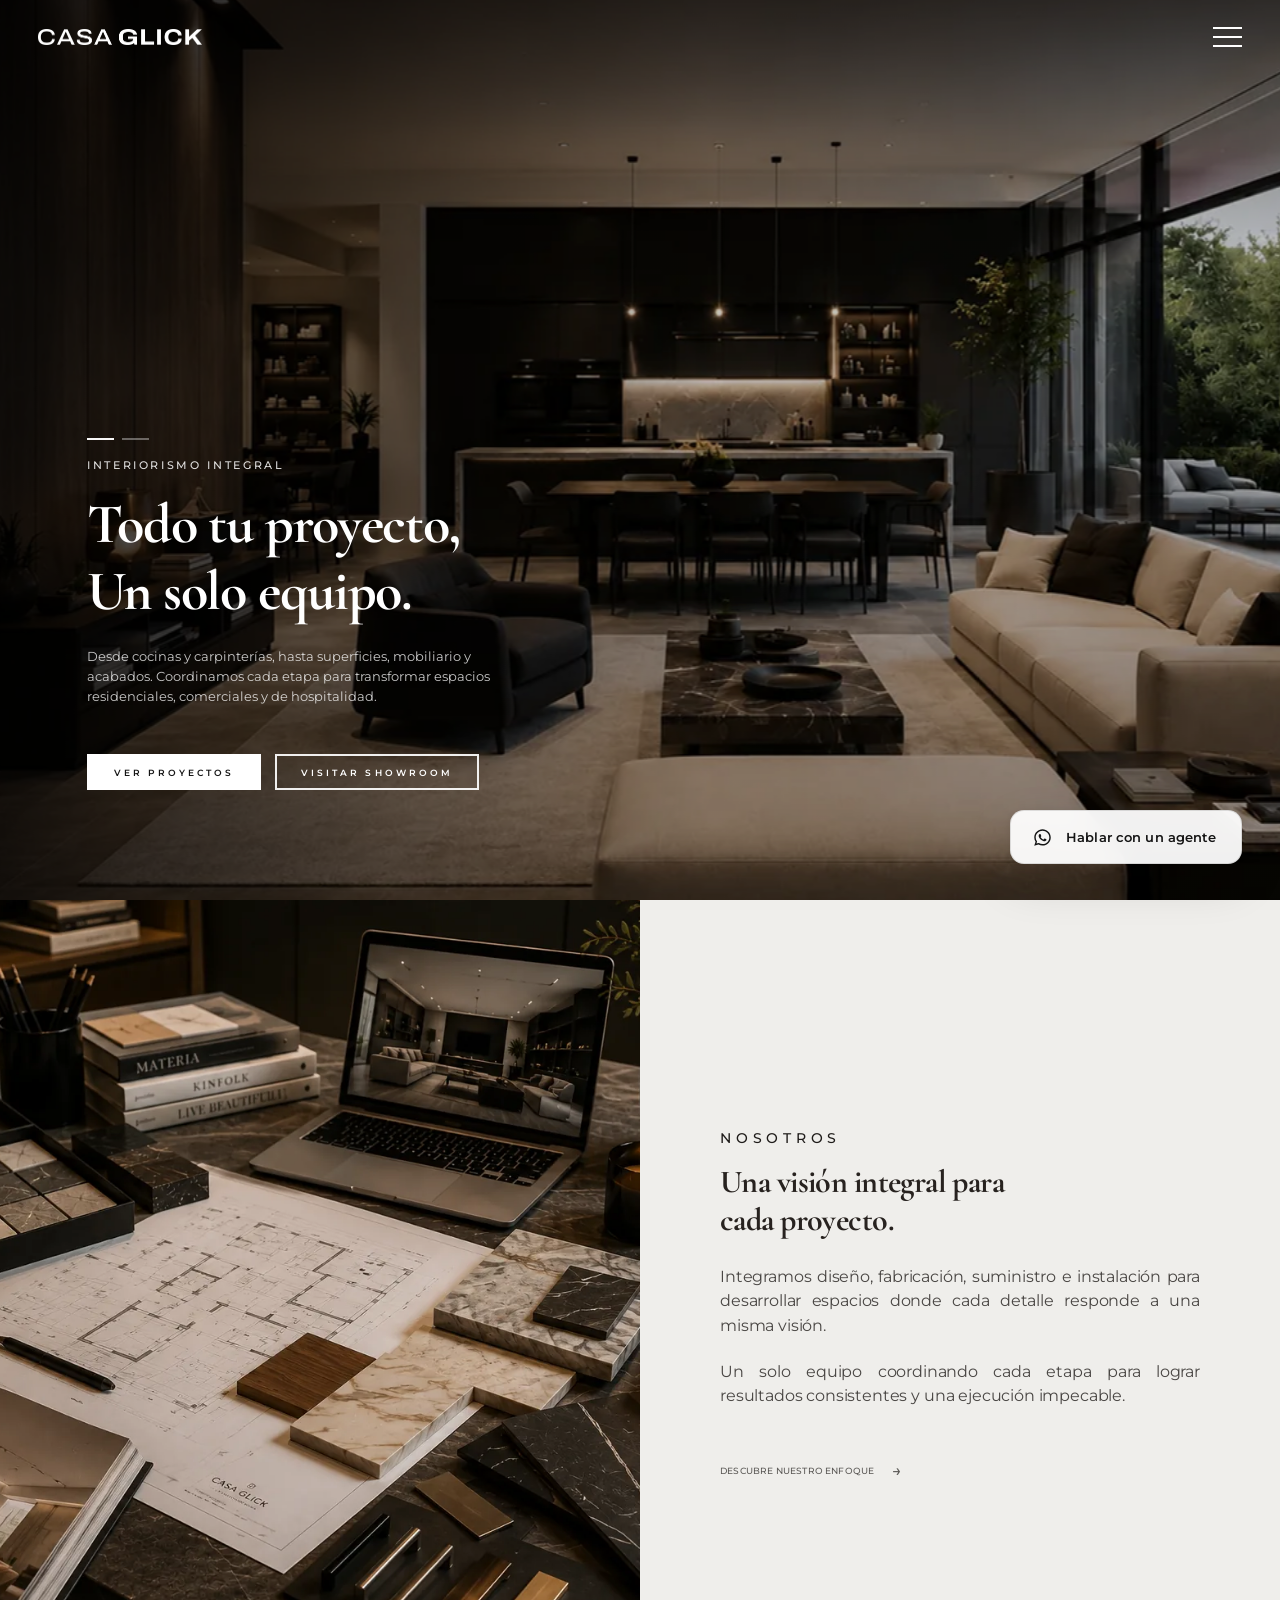
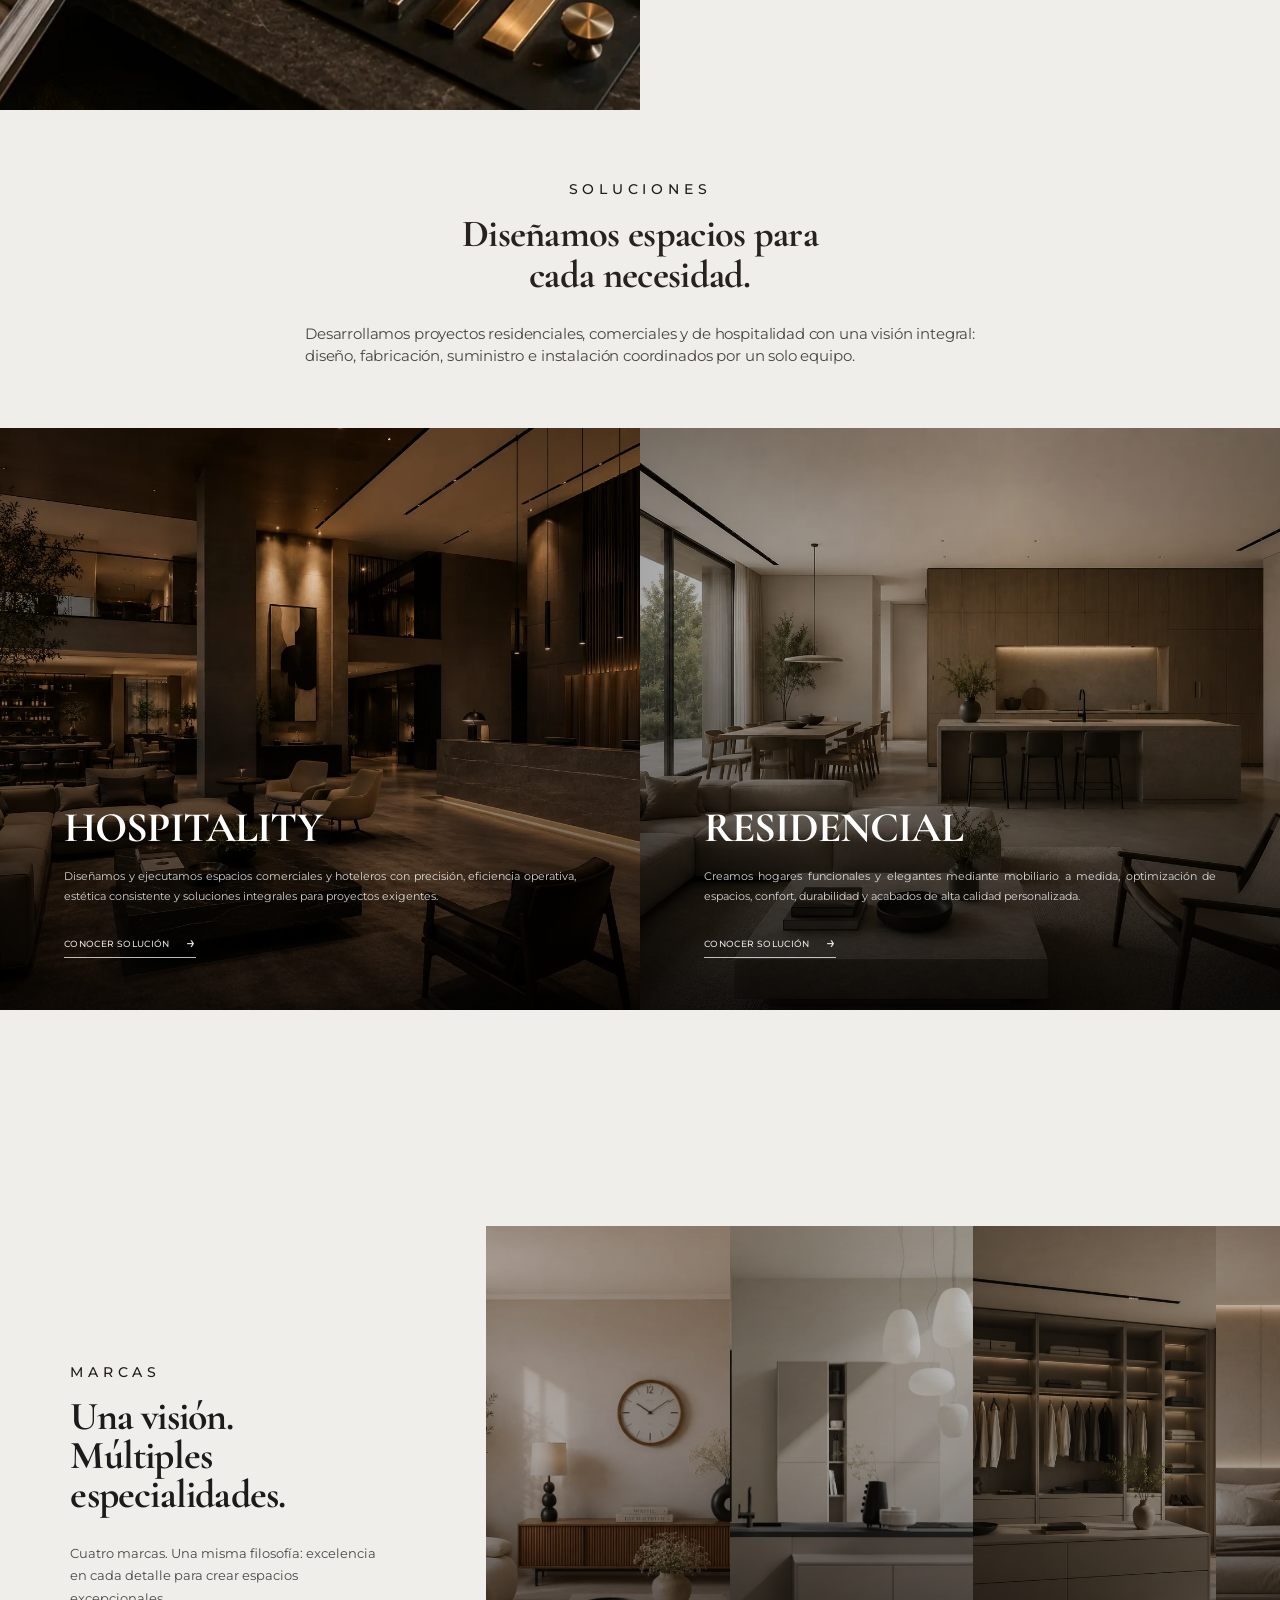
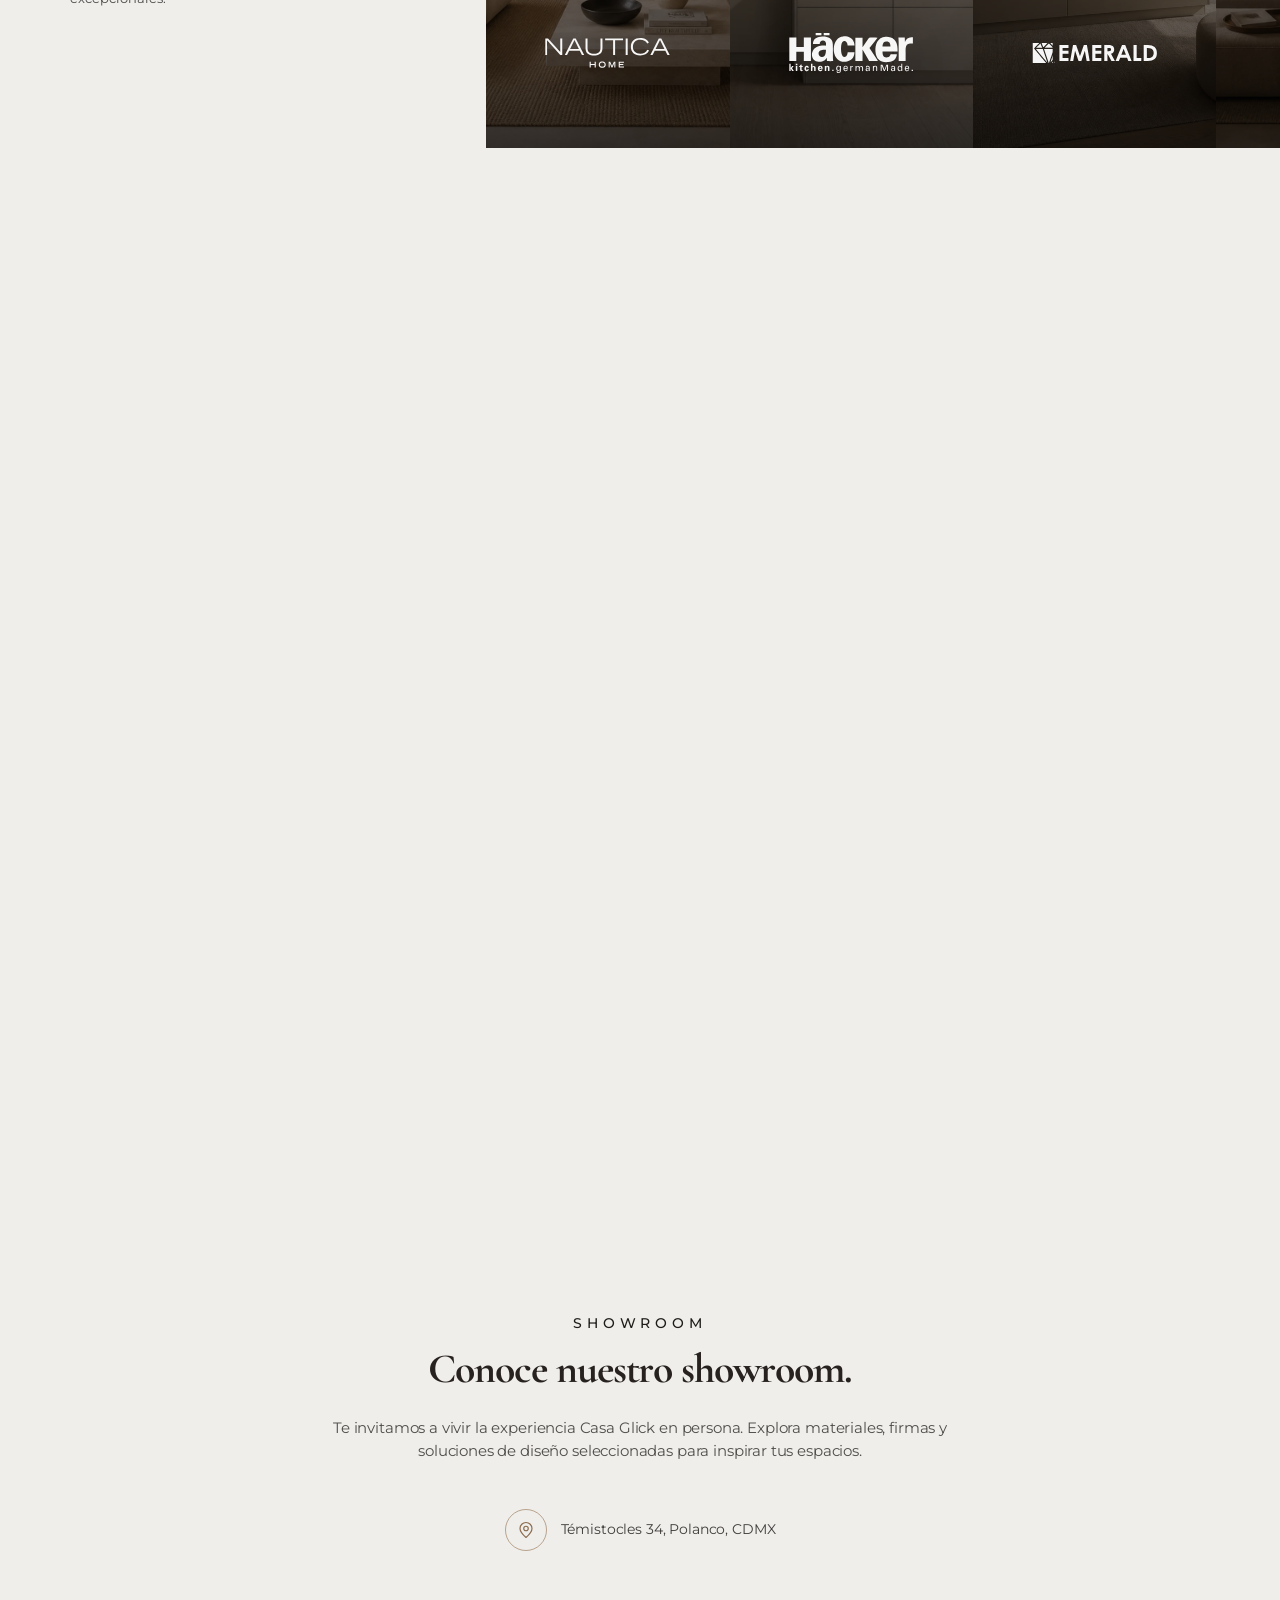
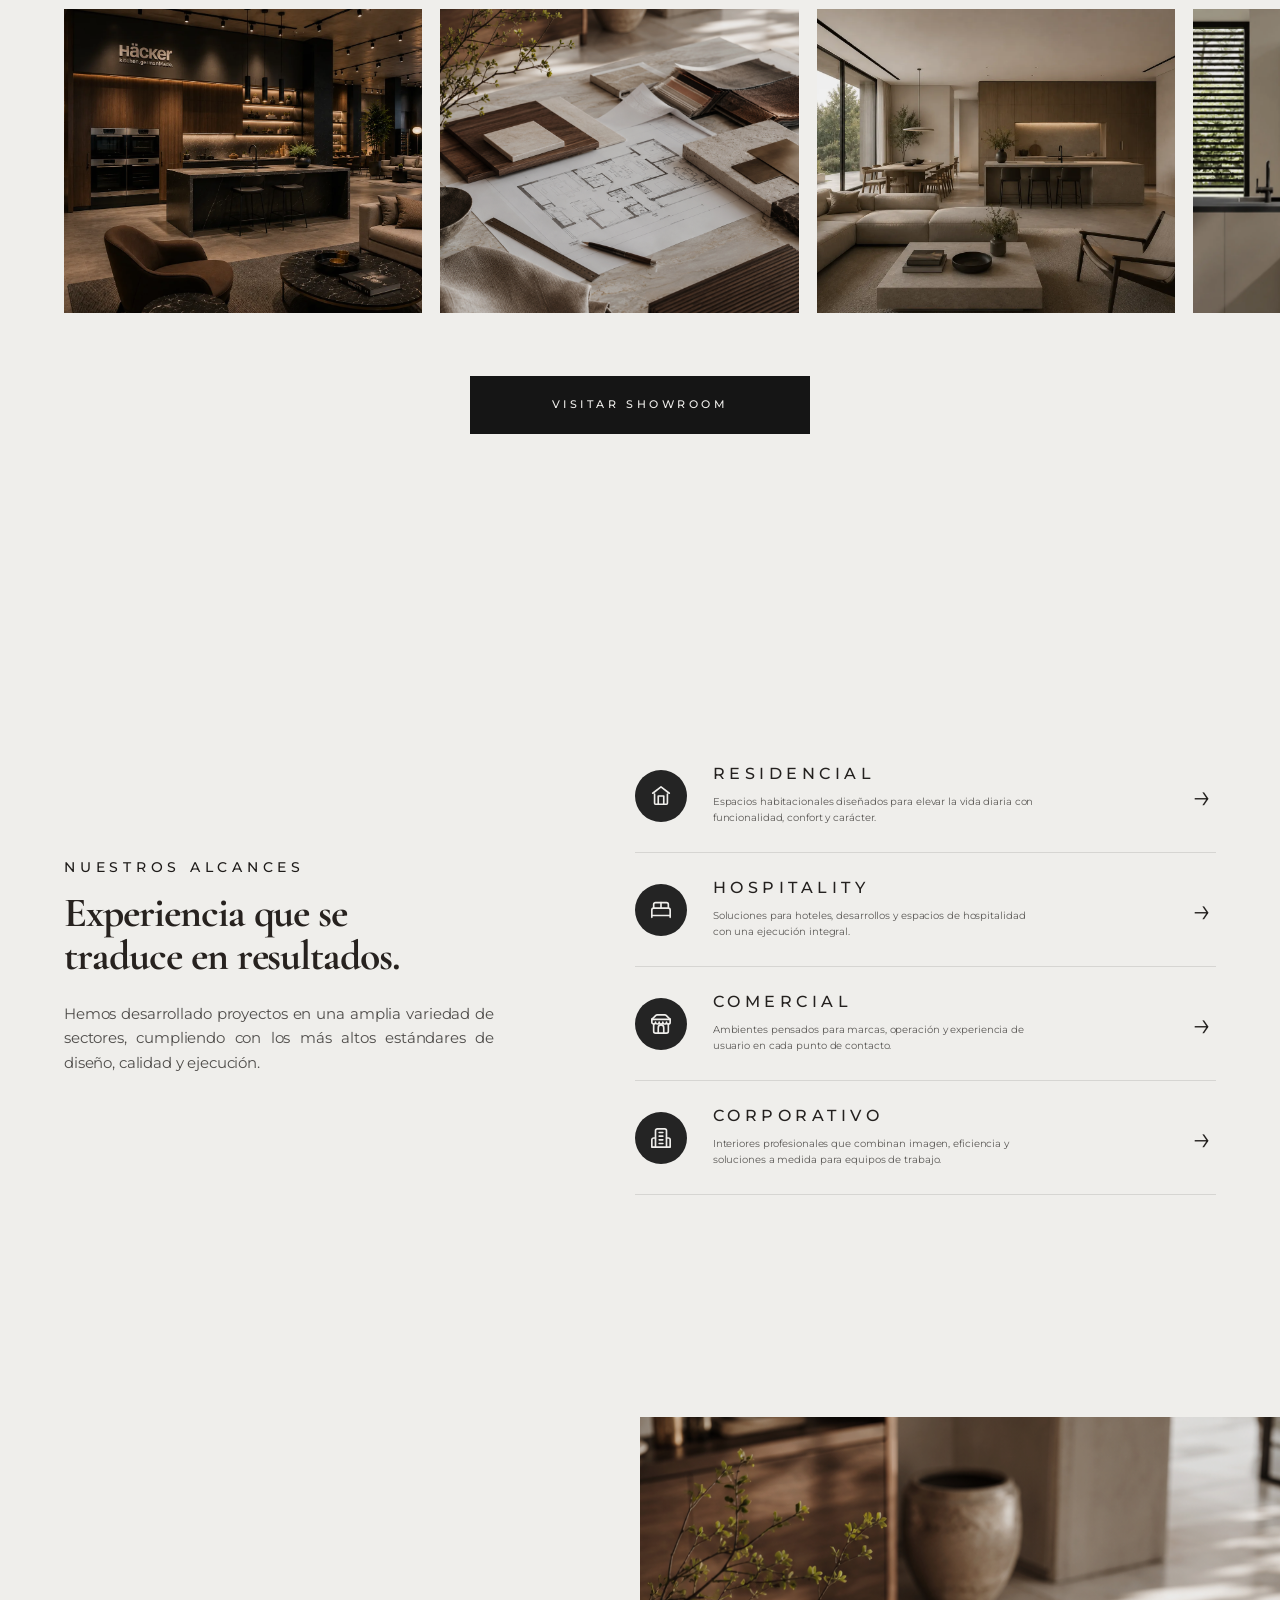
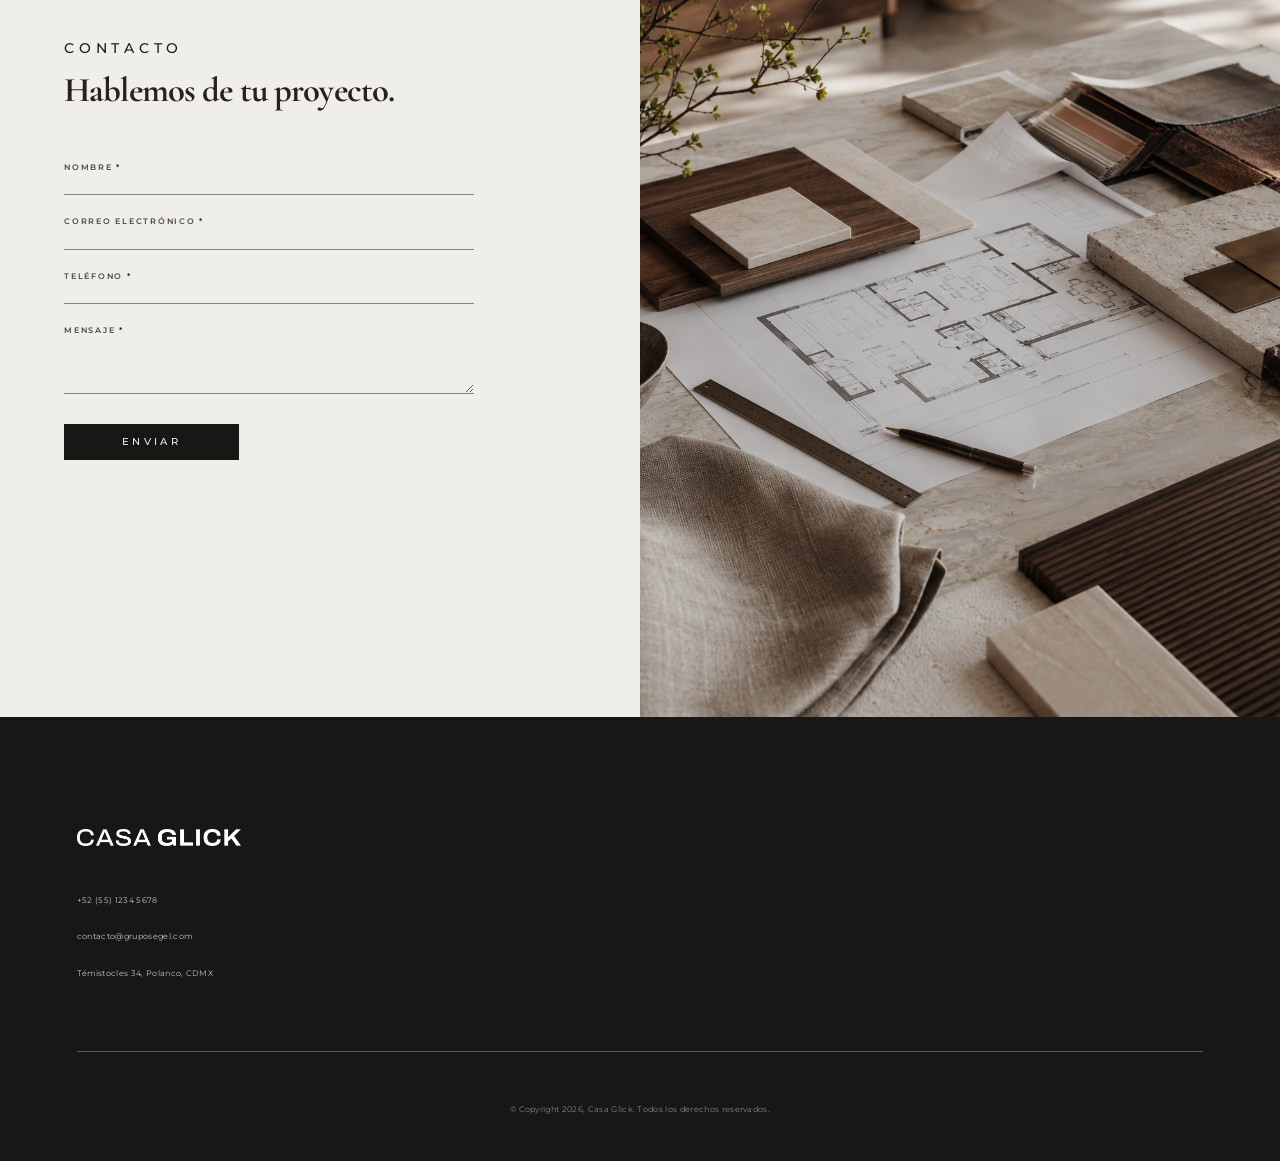
==== commit fe5e2bb4: "2906_a" ====
--- a/index.html
+++ b/index.html
@@ -278,6 +278,90 @@
       </div>
     </section>
 
+    <section class="showroom-section reveal-on-scroll" id="showrooms" aria-label="Showroom Casa Glick">
+      <div class="showroom-shell">
+        <div class="showroom-intro">
+          <p class="section-eyebrow">Showroom</p>
+          <h2>Conoce nuestro showroom.</h2>
+          <p>
+            Te invitamos a vivir la experiencia Casa Glick en persona. Explora materiales, firmas y soluciones de diseño seleccionadas para inspirar tus espacios.
+          </p>
+
+          <div class="showroom-location" aria-label="Ubicación del showroom Casa Glick">
+            <span class="showroom-location__icon" aria-hidden="true">
+              <svg viewBox="0 0 24 24" aria-hidden="true">
+                <path d="M20 10c0 5-8 12-8 12S4 15 4 10a8 8 0 1 1 16 0Z"/>
+                <circle cx="12" cy="10" r="3"/>
+              </svg>
+            </span>
+            <span>Témistocles 34, Polanco, CDMX</span>
+          </div>
+        </div>
+
+        <div class="showroom-carousel" aria-label="Galería del showroom Casa Glick" data-showroom-carousel>
+          <div class="showroom-track">
+            <div class="showroom-track__group">
+            <button class="showroom-gallery__item" type="button" data-showroom-image="assets/images/hero-02-showroom.webp" aria-label="Abrir imagen del showroom Casa Glick">
+              <img src="assets/images/hero-02-showroom.webp" alt="Interior del showroom Casa Glick con acabados y mobiliario premium">
+            </button>
+            <button class="showroom-gallery__item showroom-gallery__item--materials" type="button" data-showroom-image="assets/images/contact-design-worktable.png" aria-label="Abrir imagen de muestras y materiales Casa Glick">
+              <img src="assets/images/contact-design-worktable.png" alt="Muestras de materiales, acabados y planos de diseño en Casa Glick">
+            </button>
+            <button class="showroom-gallery__item" type="button" data-showroom-image="assets/images/solution-residencial.webp" aria-label="Abrir imagen de ambiente residencial Casa Glick">
+              <img src="assets/images/solution-residencial.webp" alt="Ambiente residencial premium con soluciones de diseño Casa Glick">
+            </button>
+            <button class="showroom-gallery__item" type="button" data-showroom-image="assets/images/brand-hacker.webp" aria-label="Abrir imagen de cocina premium Casa Glick">
+              <img src="assets/images/brand-hacker.webp" alt="Cocina premium con acabados contemporáneos disponible en el showroom Casa Glick">
+            </button>
+            <button class="showroom-gallery__item" type="button" data-showroom-image="assets/images/brand-nautica.webp" aria-label="Abrir imagen de mobiliario y decoración Casa Glick">
+              <img src="assets/images/brand-nautica.webp" alt="Mobiliario, decoración y soluciones de interiorismo en Casa Glick">
+            </button>
+            <button class="showroom-gallery__item" type="button" data-showroom-image="assets/images/about-integral.webp" aria-label="Abrir imagen de detalle arquitectónico Casa Glick">
+              <img src="assets/images/about-integral.webp" alt="Detalle arquitectónico con materiales premium de Casa Glick">
+            </button>
+            <button class="showroom-gallery__item" type="button" data-showroom-image="assets/images/solution-hospitality.webp" aria-label="Abrir imagen de ambiente hospitality Casa Glick">
+              <img src="assets/images/solution-hospitality.webp" alt="Ambiente hospitality diseñado con soluciones integrales Casa Glick">
+            </button>
+            </div>
+            <div class="showroom-track__group" aria-hidden="true">
+            <button class="showroom-gallery__item" type="button" data-showroom-image="assets/images/hero-02-showroom.webp" aria-label="Abrir imagen del showroom Casa Glick">
+              <img src="assets/images/hero-02-showroom.webp" alt="Interior del showroom Casa Glick con acabados y mobiliario premium">
+            </button>
+            <button class="showroom-gallery__item showroom-gallery__item--materials" type="button" data-showroom-image="assets/images/contact-design-worktable.png" aria-label="Abrir imagen de muestras y materiales Casa Glick">
+              <img src="assets/images/contact-design-worktable.png" alt="Muestras de materiales, acabados y planos de diseño en Casa Glick">
+            </button>
+            <button class="showroom-gallery__item" type="button" data-showroom-image="assets/images/solution-residencial.webp" aria-label="Abrir imagen de ambiente residencial Casa Glick">
+              <img src="assets/images/solution-residencial.webp" alt="Ambiente residencial premium con soluciones de diseño Casa Glick">
+            </button>
+            <button class="showroom-gallery__item" type="button" data-showroom-image="assets/images/brand-hacker.webp" aria-label="Abrir imagen de cocina premium Casa Glick">
+              <img src="assets/images/brand-hacker.webp" alt="Cocina premium con acabados contemporáneos disponible en el showroom Casa Glick">
+            </button>
+            <button class="showroom-gallery__item" type="button" data-showroom-image="assets/images/brand-nautica.webp" aria-label="Abrir imagen de mobiliario y decoración Casa Glick">
+              <img src="assets/images/brand-nautica.webp" alt="Mobiliario, decoración y soluciones de interiorismo en Casa Glick">
+            </button>
+            <button class="showroom-gallery__item" type="button" data-showroom-image="assets/images/about-integral.webp" aria-label="Abrir imagen de detalle arquitectónico Casa Glick">
+              <img src="assets/images/about-integral.webp" alt="Detalle arquitectónico con materiales premium de Casa Glick">
+            </button>
+            <button class="showroom-gallery__item" type="button" data-showroom-image="assets/images/solution-hospitality.webp" aria-label="Abrir imagen de ambiente hospitality Casa Glick">
+              <img src="assets/images/solution-hospitality.webp" alt="Ambiente hospitality diseñado con soluciones integrales Casa Glick">
+            </button>
+            </div>
+          </div>
+        </div>
+
+        <a class="showroom-cta" href="#" data-showroom-whatsapp>Visitar showroom</a>
+      </div>
+
+      <div class="showroom-lightbox" data-showroom-lightbox aria-hidden="true">
+        <button class="showroom-lightbox__close" type="button" aria-label="Cerrar imagen del showroom" data-showroom-lightbox-close>×</button>
+        <button class="showroom-lightbox__nav showroom-lightbox__nav--prev" type="button" aria-label="Imagen anterior" data-showroom-lightbox-prev>‹</button>
+        <img src="" alt="Imagen ampliada del showroom Casa Glick" data-showroom-lightbox-image>
+        <button class="showroom-lightbox__nav showroom-lightbox__nav--next" type="button" aria-label="Imagen siguiente" data-showroom-lightbox-next>›</button>
+      </div>
+      </div>
+    </section>
+
+
     <section class="sectors-section reveal-on-scroll" id="sectores" aria-label="Sectores Casa Glick">
       <div class="sectors-shell">
         <div class="sectors-intro">
@@ -466,7 +550,7 @@
             <p class="solution-modal__label">Ideal para</p>
             <div class="about-modal__summary" data-solution-modal-tags aria-label="Proyectos ideales para esta solución"></div>
           </div>
-          <a class="btn btn-primary about-modal__cta solution-modal__cta" href="#contacto" data-solution-modal-cta>Cotizar proyecto</a>
+          <a class="btn btn-primary about-modal__cta solution-modal__cta" href="#contacto" data-solution-modal-cta>HABLEMOS DE TU PROYECTO</a>
         </aside>
 
         <div class="about-modal__content solution-modal__content" aria-label="Detalle de la solución">
@@ -490,10 +574,6 @@
               <h3 data-solution-modal-heading-three></h3>
               <p data-solution-modal-copy-three></p>
             </div>
-          </article>
-          <article class="solution-modal__result">
-            <p class="solution-modal__label">Resultado esperado</p>
-            <p data-solution-modal-result></p>
           </article>
         </div>
       </section>
@@ -547,11 +627,6 @@
           <p class="about-modal__lead">
             Casa Glick acompaña proyectos de interiorismo con una estructura integral: entendemos la idea, curamos las soluciones y coordinamos cada etapa hasta convertirla en un espacio listo para vivirse.
           </p>
-          <div class="about-modal__summary" aria-label="Resumen del enfoque">
-            <span>Interiorismo</span>
-            <span>Materiales</span>
-            <span>Ejecución</span>
-          </div>
           <a class="btn btn-primary about-modal__cta" href="#contacto" data-about-modal-cta>Hablemos de tu proyecto</a>
         </aside>
 
--- a/css/styles.css
+++ b/css/styles.css
@@ -11,7 +11,7 @@
 
 * { box-sizing: border-box; margin: 0; padding: 0; }
 html { scroll-behavior: smooth; }
-body { font-family: var(--sans); color: var(--white); background: var(--black); }
+body { font-family: var(--sans); color: var(--white); background: #efeeeb; }
 a { color: inherit; text-decoration: none; }
 button { font: inherit; color: inherit; }
 
@@ -3093,6 +3093,7 @@
 }
 
 .projects-intro .section-eyebrow,
+.showroom-intro .section-eyebrow,
 .sectors-intro .section-eyebrow {
   margin-bottom: 18px;
 }
@@ -3402,6 +3403,7 @@
 .solutions-intro .section-eyebrow,
 .brands-intro .section-eyebrow,
 .projects-intro .section-eyebrow,
+.showroom-intro .section-eyebrow,
 .sectors-intro .section-eyebrow {
   margin-bottom: 18px !important;
   font-family: var(--sans) !important;
@@ -3419,12 +3421,326 @@
   .solutions-intro .section-eyebrow,
   .brands-intro .section-eyebrow,
   .projects-intro .section-eyebrow,
+.showroom-intro .section-eyebrow,
 .sectors-intro .section-eyebrow {
     font-size: 12px !important;
     letter-spacing: .28em !important;
   }
 }
 
+
+
+/* Showroom invitation block */
+.showroom-section {
+  min-height: 100svh;
+  background: #efeeeb;
+  color: #24211f;
+  overflow: hidden;
+  scroll-snap-align: start;
+  --showroom-side: max(5vw, calc((100vw - 1160px) / 2));
+  padding: clamp(86px, 11svh, 132px) 0 clamp(64px, 9svh, 112px);
+}
+
+.showroom-shell {
+  width: 100%;
+  margin: 0 auto;
+}
+
+.showroom-intro {
+  width: auto;
+  margin: 0 0 clamp(42px, 5vw, 58px);
+  padding: 0 var(--showroom-side);
+  text-align: center;
+}
+
+.showroom-intro .section-eyebrow {
+  margin-bottom: 18px;
+}
+
+.showroom-intro h2 {
+  max-width: 760px;
+  margin: 0 auto 24px;
+  font-family: var(--serif);
+  font-size: clamp(36px, 3.25vw, 52px);
+  font-weight: 700;
+  line-height: 1.04;
+  letter-spacing: -.025em;
+  color: #27221f;
+}
+
+.showroom-intro > p {
+  max-width: 620px;
+  margin: 0 auto;
+  font-size: 15px;
+  line-height: 1.58;
+  letter-spacing: -.01em;
+  color: rgba(36,33,31,.78);
+}
+
+.showroom-location {
+  width: fit-content;
+  max-width: 100%;
+  display: inline-flex;
+  align-items: center;
+  justify-content: center;
+  gap: 14px;
+  margin-top: clamp(32px, 3.7vw, 46px);
+  color: rgba(36,33,31,.86);
+  font-size: 14px;
+  line-height: 1.4;
+  letter-spacing: -.01em;
+}
+
+.showroom-location__icon {
+  width: 42px;
+  height: 42px;
+  flex: 0 0 auto;
+  display: inline-grid;
+  place-items: center;
+  border: 1px solid rgba(146, 109, 73, .58);
+  border-radius: 999px;
+  color: #8b6b4d;
+}
+
+.showroom-location__icon svg {
+  width: 18px;
+  height: 18px;
+  display: block;
+  fill: none;
+  stroke: currentColor;
+  stroke-width: 1.55;
+  stroke-linecap: round;
+  stroke-linejoin: round;
+}
+
+.showroom-carousel {
+  position: relative;
+  width: 100%;
+  overflow: hidden;
+  padding: 0 var(--showroom-side) 8px;
+  margin-bottom: clamp(36px, 4.3vw, 56px);
+}
+
+.showroom-track {
+  --showroom-gap: clamp(12px, 1.4vw, 18px);
+  display: flex;
+  align-items: stretch;
+  width: max-content;
+  will-change: transform;
+  animation: showroomMarquee 72s linear infinite;
+  transform: translate3d(0, 0, 0);
+}
+
+.showroom-track__group {
+  display: flex;
+  align-items: stretch;
+  gap: var(--showroom-gap);
+  padding-right: var(--showroom-gap);
+  flex: 0 0 auto;
+}
+
+.showroom-carousel:hover .showroom-track,
+.showroom-carousel:focus-within .showroom-track {
+  animation-play-state: paused;
+}
+
+@keyframes showroomMarquee {
+  from { transform: translate3d(0, 0, 0); }
+  to { transform: translate3d(-50%, 0, 0); }
+}
+
+.showroom-gallery__item {
+  position: relative;
+  width: min(28vw, 365px);
+  min-width: min(28vw, 365px);
+  aspect-ratio: 1.18 / 1;
+  overflow: hidden;
+  background: #d8d4ce;
+  border: 0;
+  padding: 0;
+  cursor: pointer;
+  appearance: none;
+  color: inherit;
+}
+
+.showroom-gallery__item img {
+  width: 100%;
+  height: 100%;
+  display: block;
+  object-fit: cover;
+  transform: scale(1.01);
+  transition: transform .65s ease, filter .65s ease;
+}
+
+.showroom-gallery__item--materials img {
+  object-position: center;
+}
+
+.showroom-gallery__item::after {
+  content: "";
+  position: absolute;
+  inset: 0;
+  background: rgba(21,21,21,.06);
+  pointer-events: none;
+}
+
+.showroom-gallery__item:hover img,
+.showroom-gallery__item:focus-visible img {
+  transform: scale(1.045);
+  filter: saturate(1.02) contrast(1.02);
+}
+
+.showroom-gallery__item:focus-visible {
+  outline: 1px solid #151515;
+  outline-offset: 4px;
+}
+
+.showroom-cta {
+  width: min(100%, 340px);
+  min-height: 58px;
+  display: flex;
+  align-items: center;
+  justify-content: center;
+  margin: 0 auto;
+  border: 1px solid #151515;
+  background: #151515;
+  color: #efeeeb;
+  font-size: 11px;
+  font-weight: 500;
+  letter-spacing: .32em;
+  line-height: 1;
+  text-transform: uppercase;
+  transition: background .25s ease, color .25s ease, transform .25s ease;
+}
+
+.showroom-cta:hover {
+  background: transparent;
+  color: #151515;
+  transform: translateY(-1px);
+}
+
+.showroom-lightbox {
+  position: fixed;
+  inset: 0;
+  z-index: 1400;
+  display: grid;
+  place-items: center;
+  padding: clamp(22px, 4vw, 54px);
+  background: rgba(12, 11, 10, .82);
+  opacity: 0;
+  visibility: hidden;
+  pointer-events: none;
+  transition: opacity .28s ease, visibility .28s ease;
+}
+
+.showroom-lightbox.is-open {
+  opacity: 1;
+  visibility: visible;
+  pointer-events: auto;
+}
+
+.showroom-lightbox img {
+  max-width: min(100%, 1120px);
+  max-height: min(82svh, 760px);
+  display: block;
+  object-fit: contain;
+  box-shadow: 0 28px 80px rgba(0,0,0,.32);
+}
+
+.showroom-lightbox__close {
+  position: fixed;
+  top: 22px;
+  right: 24px;
+  width: 44px;
+  height: 44px;
+  display: grid;
+  place-items: center;
+  border: 1px solid rgba(239,238,235,.42);
+  background: rgba(239,238,235,.08);
+  color: #efeeeb;
+  font-family: var(--sans);
+  font-size: 28px;
+  line-height: 1;
+  cursor: pointer;
+}
+
+body.has-showroom-lightbox {
+  overflow: hidden;
+}
+
+.reveal-on-scroll .showroom-intro,
+.reveal-on-scroll .showroom-carousel,
+.reveal-on-scroll .showroom-cta {
+  opacity: 0;
+  transform: translateY(34px);
+  transition: opacity .9s ease, transform .9s ease;
+}
+
+.reveal-on-scroll .showroom-carousel { transition-delay: .08s; }
+.reveal-on-scroll .showroom-cta { transition-delay: .18s; }
+
+.reveal-on-scroll.is-visible .showroom-intro,
+.reveal-on-scroll.is-visible .showroom-carousel,
+.reveal-on-scroll.is-visible .showroom-cta {
+  opacity: 1;
+  transform: translateY(0);
+}
+
+@media (max-width: 900px) {
+  .showroom-section {
+    padding: 84px 0;
+    --showroom-side: 7vw;
+  }
+
+  .showroom-intro {
+    margin-bottom: 42px;
+  }
+
+  .showroom-gallery__item {
+    width: min(74vw, 520px);
+    min-width: min(74vw, 520px);
+    aspect-ratio: 1.35 / 1;
+  }
+
+  .showroom-cta {
+    width: calc(100% - 14vw);
+    max-width: 360px;
+  }
+}
+
+@media (max-width: 560px) {
+  .showroom-section {
+    padding: 72px 0;
+    --showroom-side: 6vw;
+  }
+
+  .showroom-intro h2 {
+    font-size: clamp(34px, 10vw, 46px);
+  }
+
+  .showroom-intro > p {
+    font-size: 13px;
+    line-height: 1.62;
+  }
+
+  .showroom-location {
+    flex-direction: column;
+    gap: 12px;
+    margin-top: 30px;
+    font-size: 12px;
+  }
+
+  .showroom-location__icon {
+    width: 42px;
+    height: 42px;
+  }
+
+  .showroom-gallery__item {
+    width: 82vw;
+    min-width: 82vw;
+    aspect-ratio: 1 / .9;
+  }
+}
 
 /* Sectors editorial block */
 .sectors-section {
@@ -5317,3 +5633,87 @@
     padding: 20px;
   }
 }
+
+
+/* Clickable modal images use the shared showroom lightbox. */
+.brand-modal__gallery img,
+.project-modal__gallery img {
+  cursor: zoom-in;
+}
+
+.brand-modal__image,
+.project-modal__image {
+  cursor: zoom-in;
+}
+
+.showroom-lightbox {
+  z-index: 5000;
+}
+
+.showroom-track.is-paused {
+  animation-play-state: paused;
+}
+
+[data-modal-image],
+[data-project-modal-image],
+[data-sector-modal-image] {
+  cursor: zoom-in;
+}
+
+
+/* Shared modal gallery zoom affordance */
+.brand-modal__gallery img,
+.project-modal__gallery img,
+.sector-modal__gallery img,
+[data-modal-image],
+[data-project-modal-image],
+[data-sector-modal-image] {
+  cursor: zoom-in;
+}
+
+
+.showroom-lightbox__nav {
+  position: absolute;
+  top: 50%;
+  transform: translateY(-50%);
+  width: 52px;
+  height: 52px;
+  border: 1px solid rgba(255,255,255,.24);
+  border-radius: 999px;
+  background: rgba(17,17,17,.74);
+  color: #fff;
+  display: inline-flex;
+  align-items: center;
+  justify-content: center;
+  cursor: pointer;
+  z-index: 2;
+  font-size: 30px;
+  line-height: 1;
+  transition: background .2s ease, border-color .2s ease;
+  backdrop-filter: blur(8px);
+}
+
+.showroom-lightbox__nav:hover { background: rgba(17,17,17,.92); border-color: rgba(255,255,255,.44); }
+.showroom-lightbox__nav[hidden] { display: none; }
+.showroom-lightbox__nav--prev { left: max(20px, 3.2vw); }
+.showroom-lightbox__nav--next { right: max(20px, 3.2vw); }
+.showroom-lightbox__nav:focus-visible { outline: 2px solid rgba(255,255,255,.82); outline-offset: 2px; }
+
+@media (max-width: 720px) {
+  .showroom-lightbox__nav { width: 44px; height: 44px; font-size: 25px; }
+  .showroom-lightbox__nav--prev { left: 12px; }
+  .showroom-lightbox__nav--next { right: 12px; }
+}
+
+/* Cleaner page reveal background and removed solution result card. */
+html {
+  background: #efeeeb;
+}
+
+body::before {
+  background: #efeeeb;
+}
+
+.solution-modal__result {
+  display: none !important;
+}
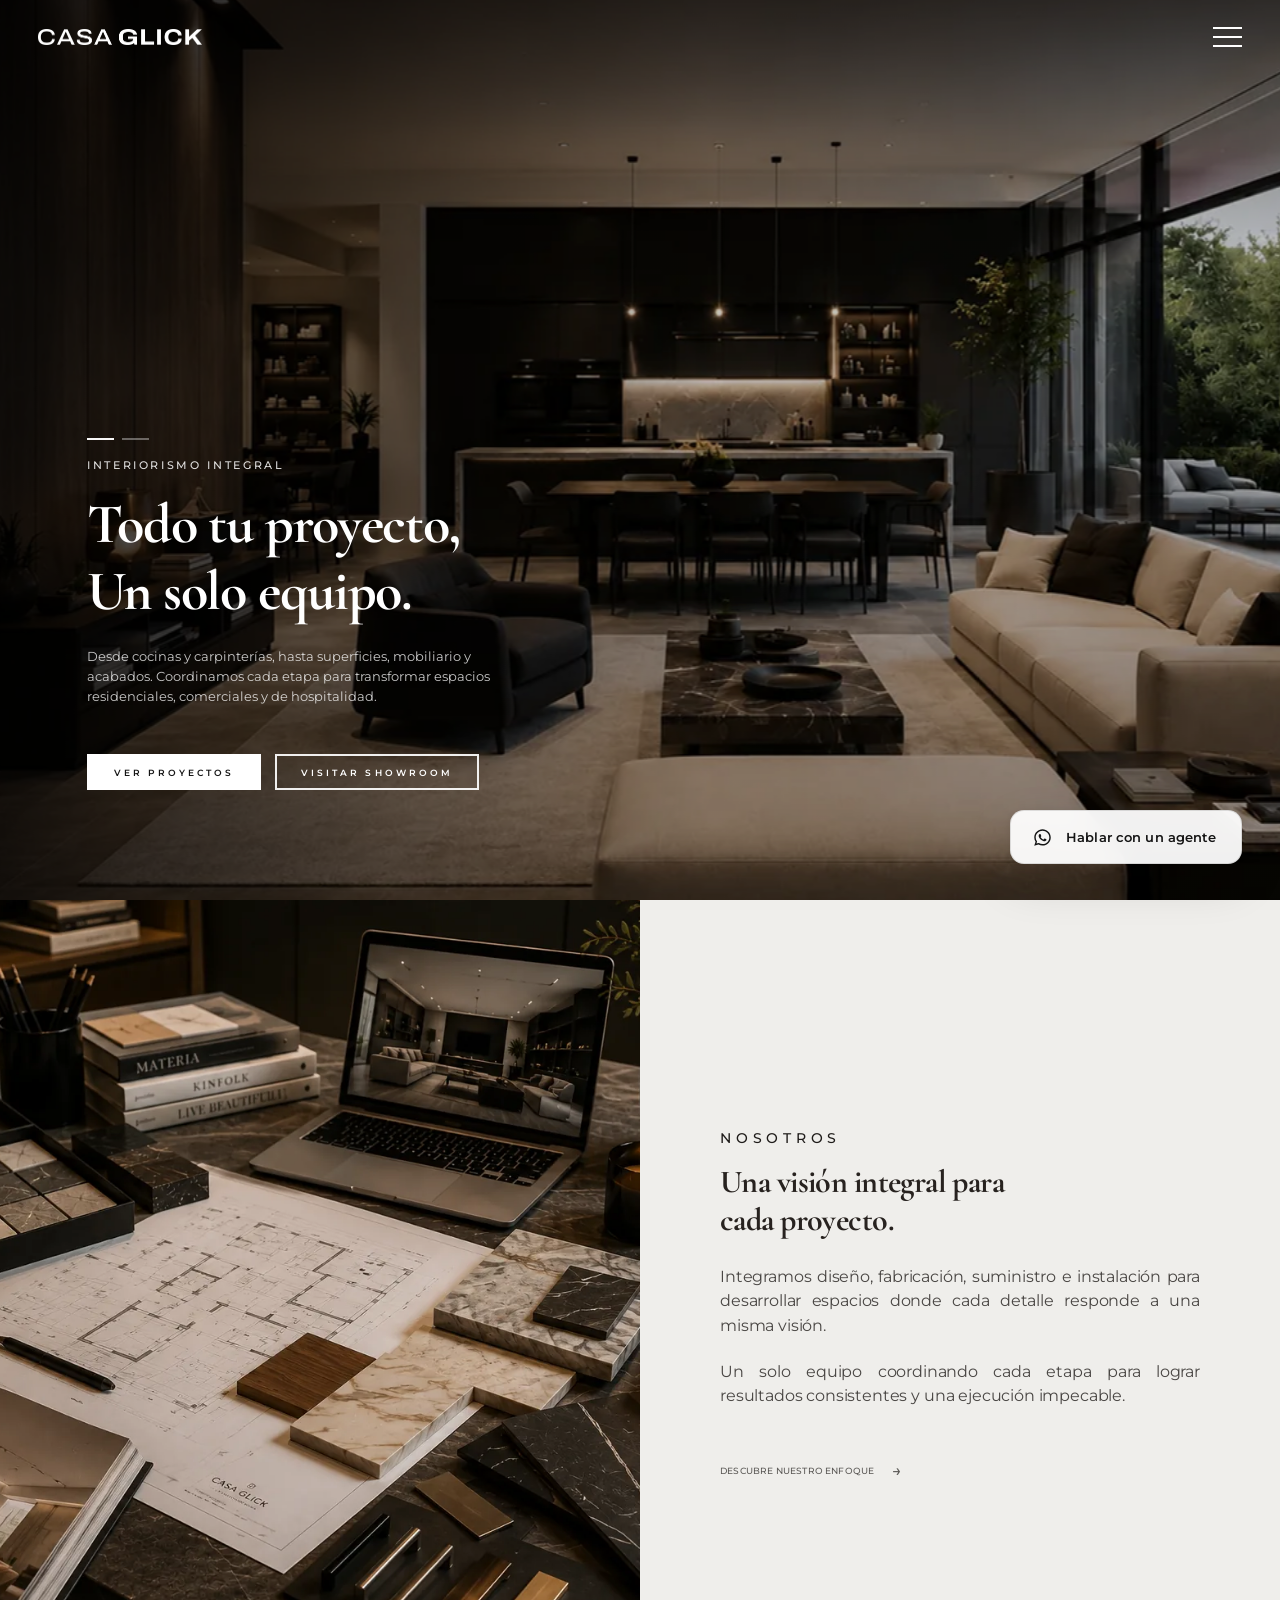
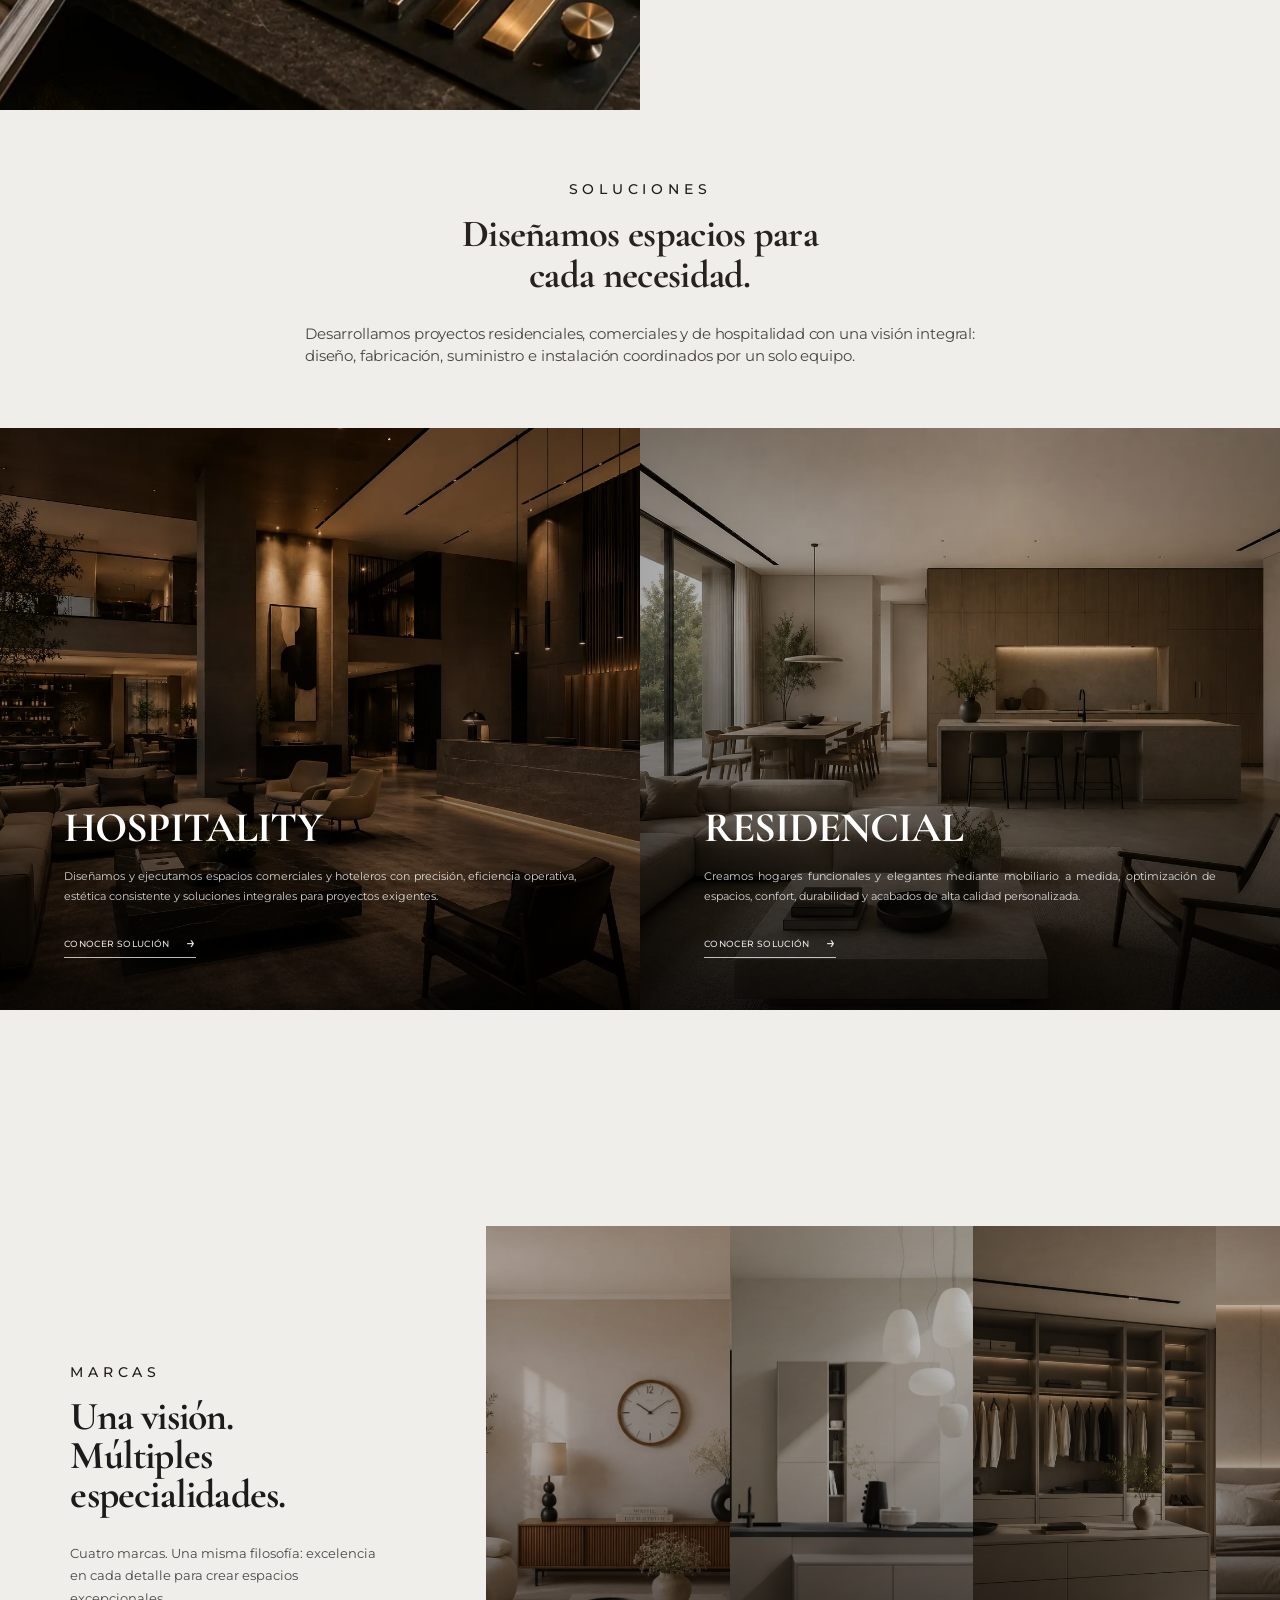
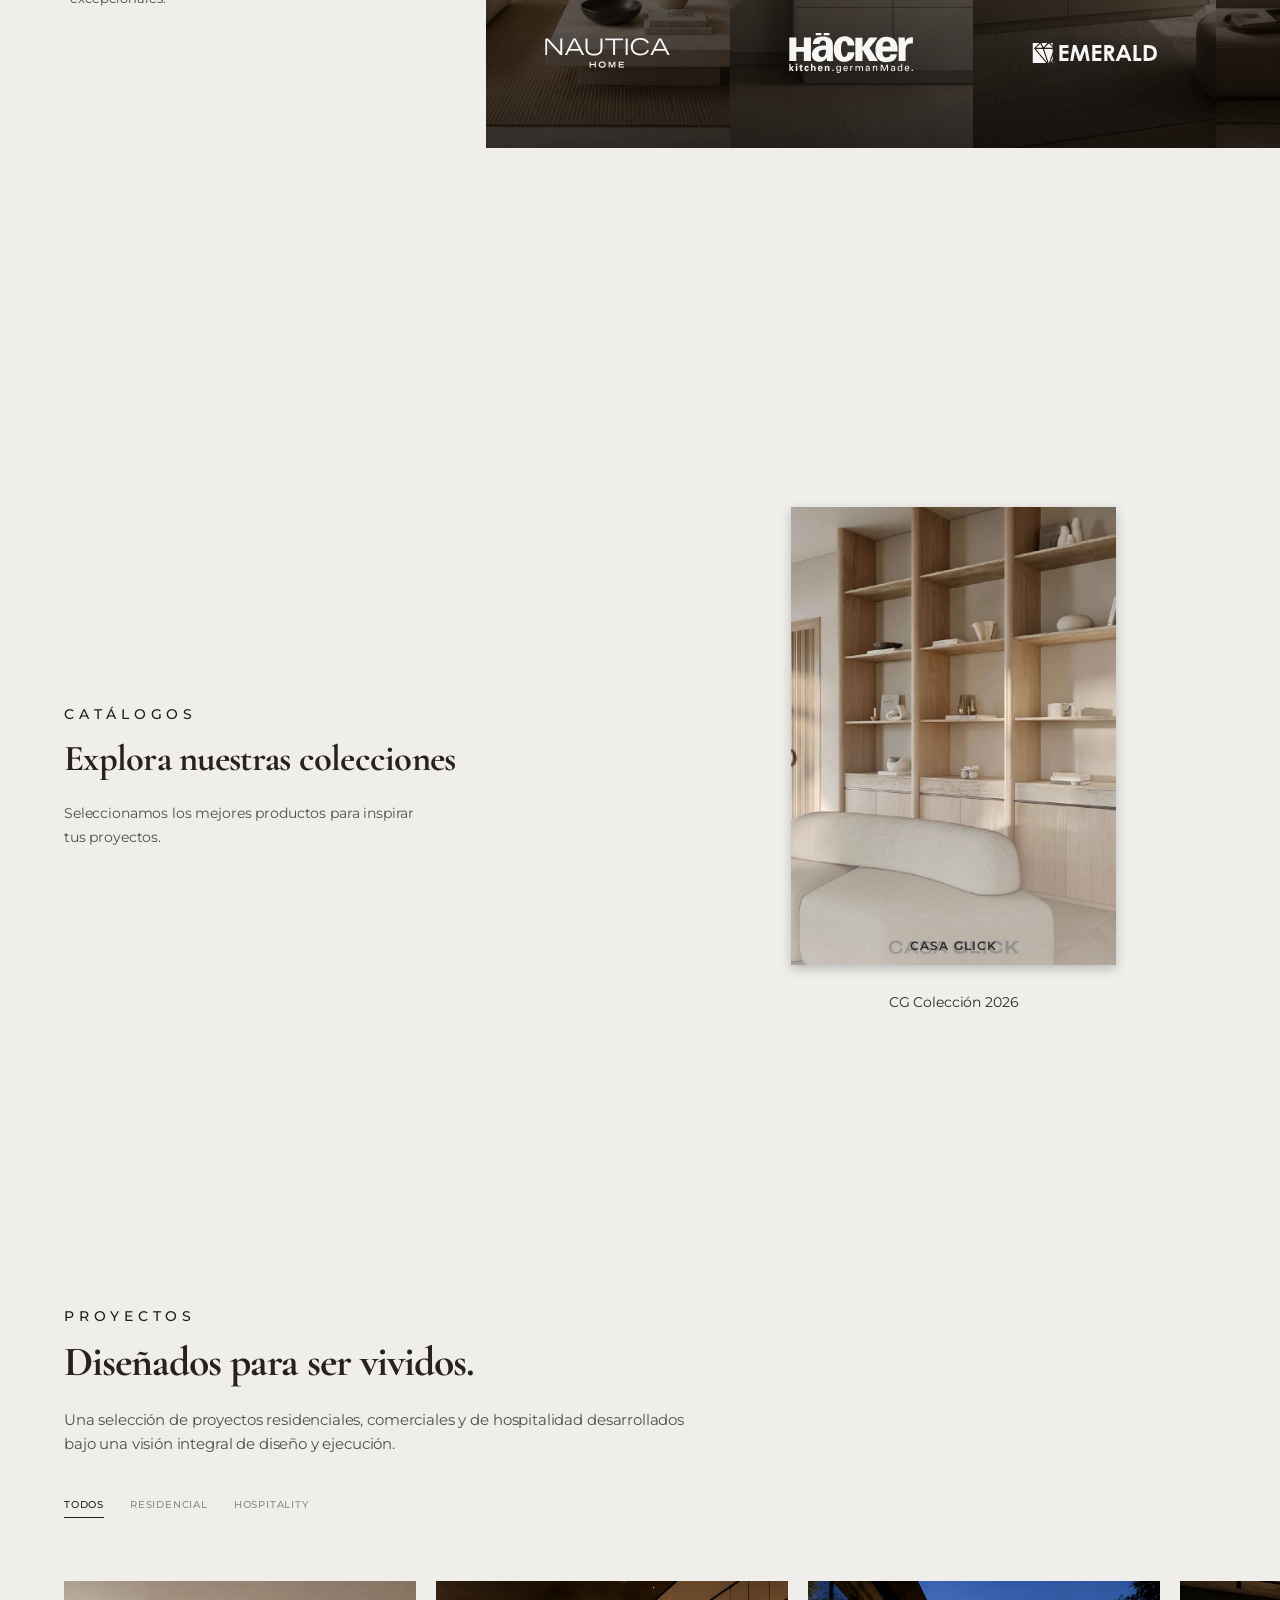
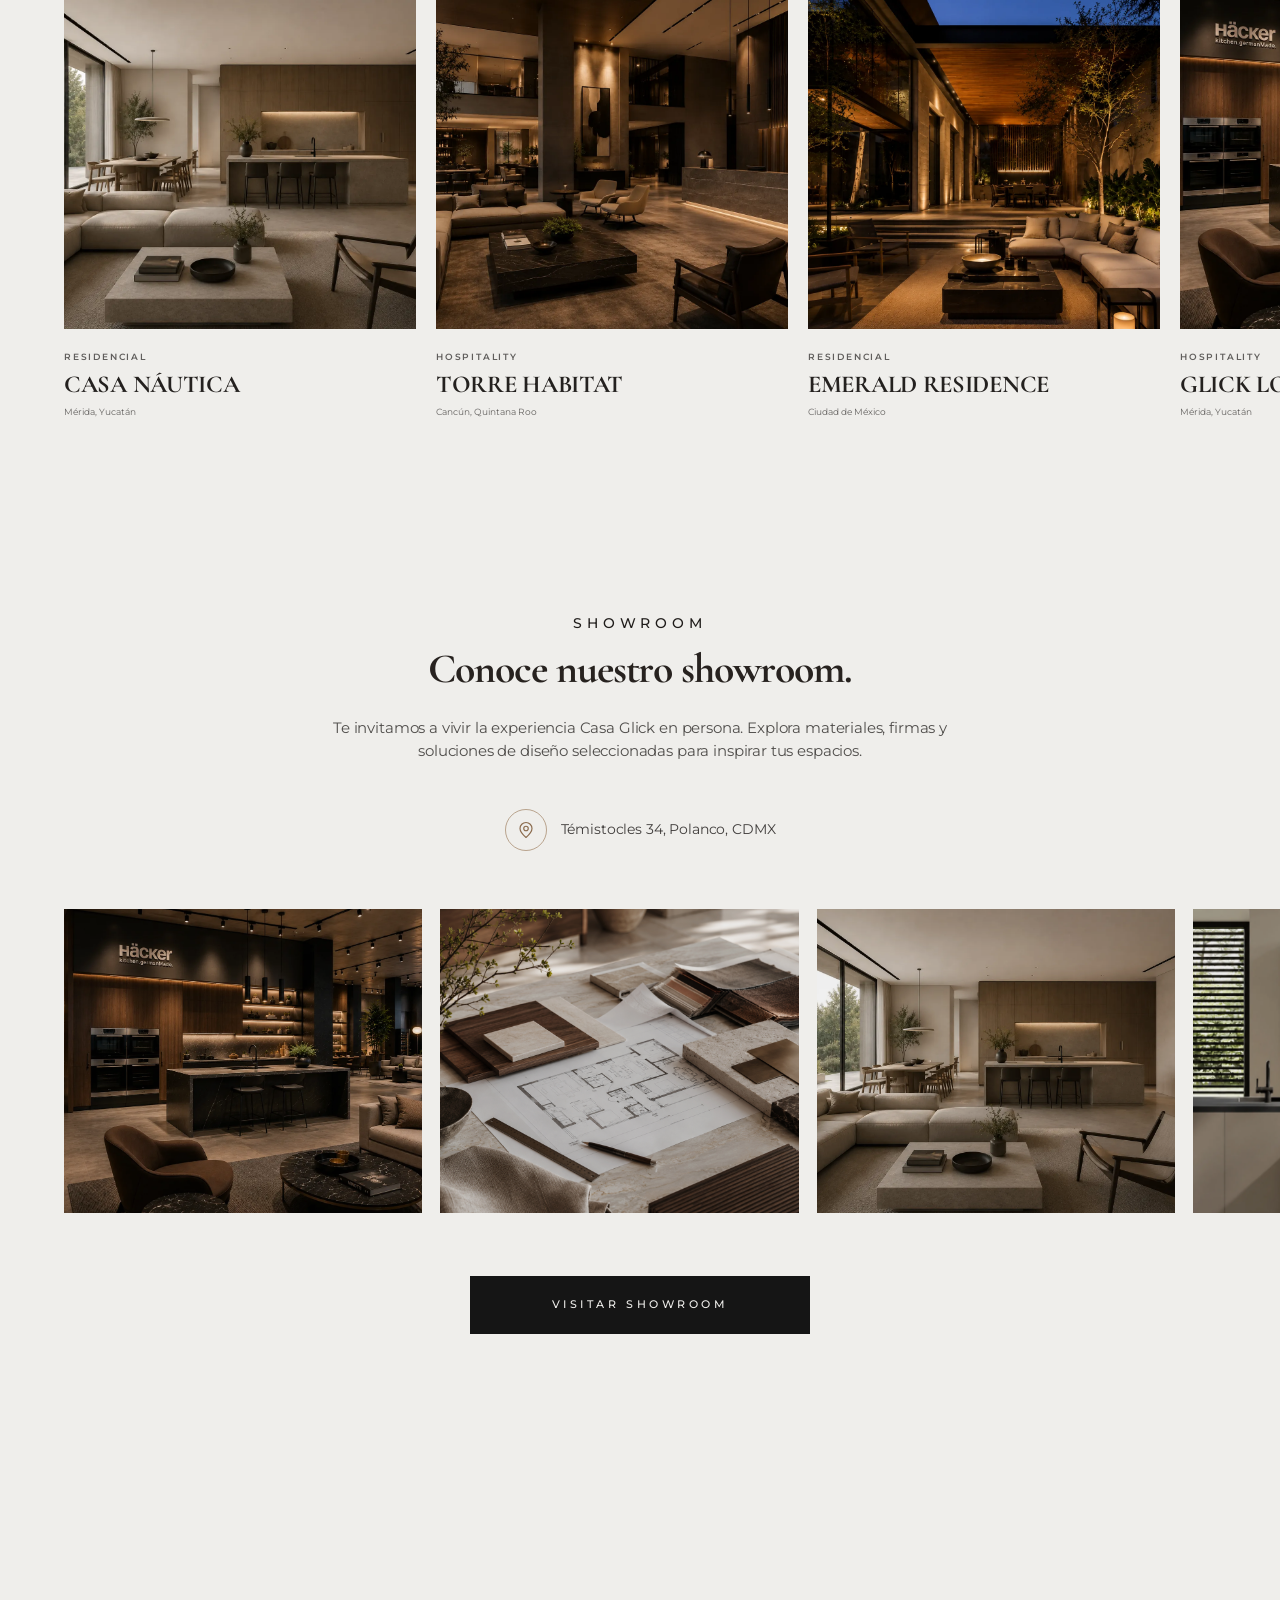
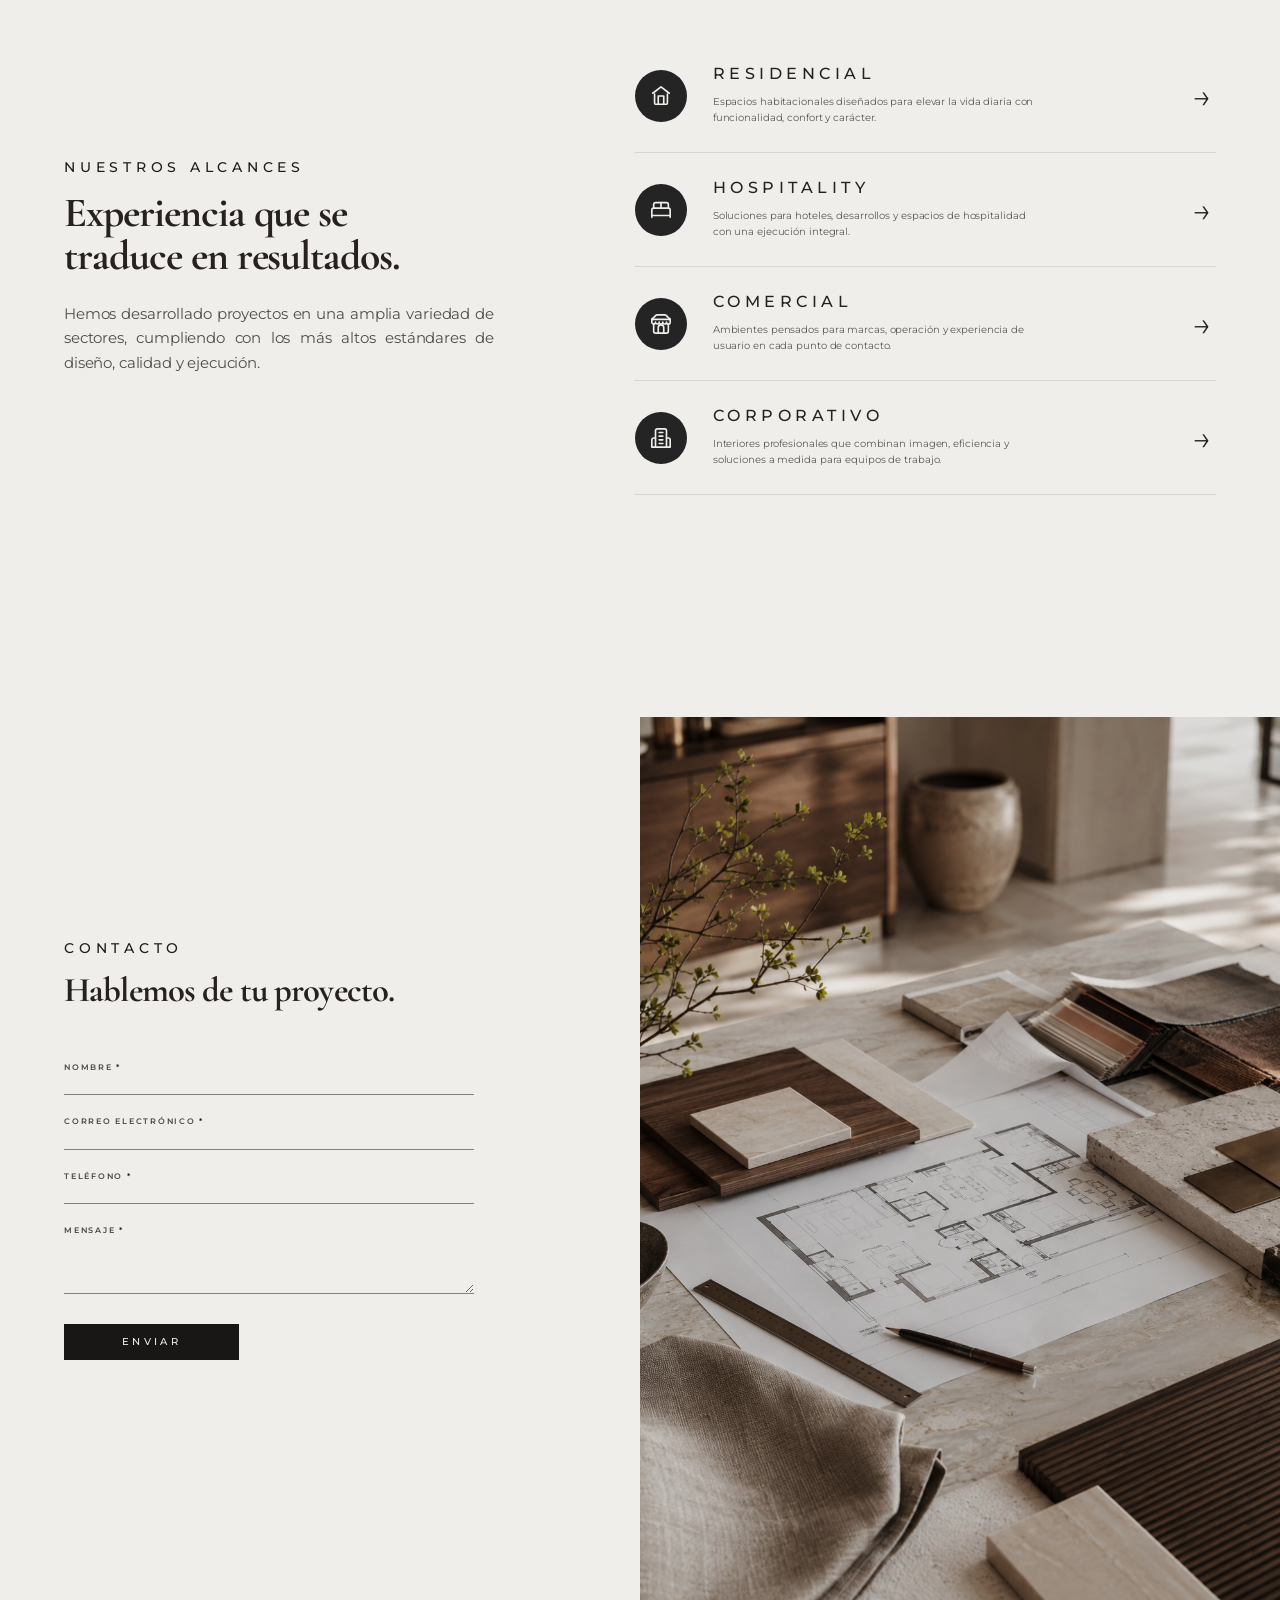
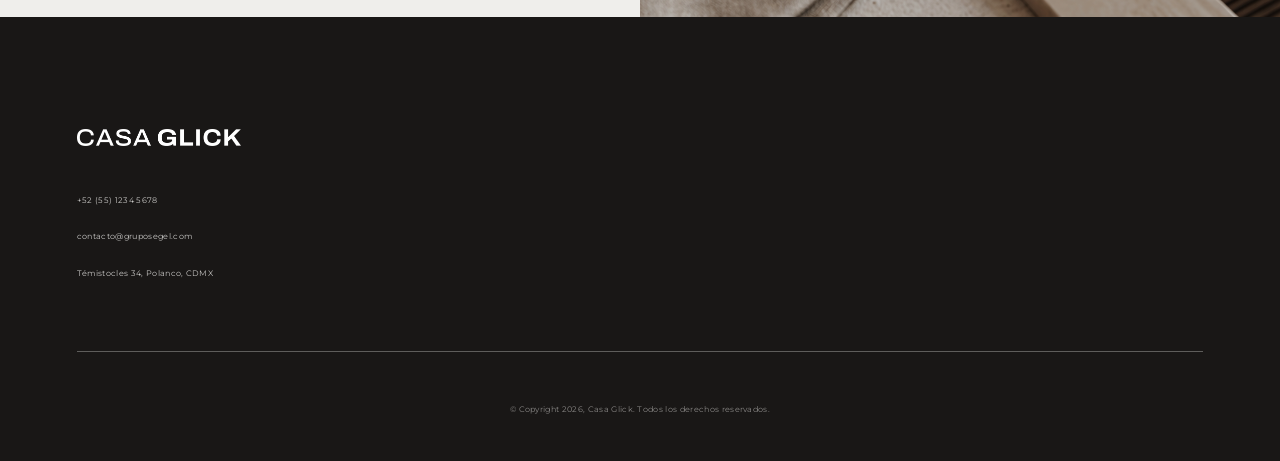
==== commit 2b1e15a5: "catalogo" ====
--- a/index.html
+++ b/index.html
@@ -27,9 +27,9 @@
     <a href="#nosotros">Nosotros</a>
     <a href="#soluciones">Soluciones</a>
     <a href="#marcas">Marcas</a>
+    <a href="#catalogos">Catálogos</a>
     <a href="#proyectos">Proyectos</a>
     <a href="#sectores">Sectores</a>
-    <a href="#catalogos">Catálogos</a>
     <a href="#contacto">Contacto</a>
   </nav>
 
@@ -204,6 +204,27 @@
       </div>
     </section>
 
+
+    <section class="catalogs-section reveal-on-scroll" id="catalogos" aria-label="Catálogos Casa Glick">
+      <div class="catalogs-shell">
+        <div class="catalogs-copy">
+          <p class="section-eyebrow">Catálogos</p>
+          <h2>Explora nuestras colecciones</h2>
+          <p>
+            Seleccionamos los mejores productos para inspirar tus proyectos.
+          </p>
+        </div>
+
+        <a class="catalog-feature" href="assets/catalogs/cg-coleccion-2026/cg-coleccion-2026.pdf" aria-label="Abrir visor de CG Colección 2026" data-catalog-open="cg-coleccion-2026">
+          <figure class="catalog-feature__cover">
+            <img src="assets/catalogs/cg-coleccion-2026/pages/page-01.jpg" alt="Portada del catálogo CG Colección 2026">
+            <figcaption>Casa Glick</figcaption>
+          </figure>
+          <p>CG Colección 2026</p>
+        </a>
+      </div>
+    </section>
+
     <section class="projects-section reveal-on-scroll" id="proyectos" aria-label="Proyectos Casa Glick">
       <div class="projects-intro">
         <p class="section-eyebrow">Proyectos</p>
@@ -664,7 +685,45 @@
     </article>
   </div>
 
-
+  <div class="catalog-viewer" data-catalog-viewer aria-hidden="true">
+    <div class="catalog-viewer__backdrop" data-catalog-close></div>
+    <article class="catalog-viewer__panel" role="dialog" aria-modal="true" aria-labelledby="catalog-viewer-title">
+      <header class="catalog-viewer__header">
+        <div>
+          <p class="catalog-viewer__eyebrow">Catálogo digital</p>
+          <h2 id="catalog-viewer-title">CG Colección 2026</h2>
+        </div>
+        <div class="catalog-viewer__actions">
+          <button class="catalog-viewer__close" type="button" aria-label="Cerrar visor" data-catalog-close>×</button>
+        </div>
+      </header>
+
+      <div class="catalog-viewer__stage" data-catalog-stage>
+        <button class="catalog-viewer__nav catalog-viewer__nav--prev" type="button" aria-label="Página anterior" data-catalog-prev>‹</button>
+
+        <div class="catalog-book" data-catalog-book aria-live="polite">
+          <div class="catalog-book__cover" data-catalog-cover aria-hidden="true">
+            <img src="" alt="" data-catalog-cover-image>
+          </div>
+          <div class="catalog-pageflip" data-catalog-pageflip></div>
+          <div class="catalog-book__spread" data-catalog-spread>
+            <figure class="catalog-book__page catalog-book__page--left">
+              <img src="" alt="" data-catalog-page-left>
+            </figure>
+            <figure class="catalog-book__page catalog-book__page--right">
+              <img src="" alt="" data-catalog-page-right>
+            </figure>
+          </div>
+        </div>
+
+        <button class="catalog-viewer__nav catalog-viewer__nav--next" type="button" aria-label="Página siguiente" data-catalog-next>›</button>
+      </div>
+
+      <footer class="catalog-viewer__footer">
+        <span data-catalog-status>Página 1 de 60</span>
+      </footer>
+    </article>
+  </div>
 
 
   <a class="whatsapp-float" href="https://wa.me/5210000000000?text=Hola%2C%20vi%20la%20p%C3%A1gina%20de%20Casa%20Glick%20y%20me%20gustar%C3%ADa%20hablar%20con%20un%20agente." target="_blank" rel="noopener" aria-label="Hablar con un agente por WhatsApp" data-whatsapp-button>
--- a/css/styles.css
+++ b/css/styles.css
@@ -137,7 +137,7 @@
 
 .hero-slide.is-active {
   opacity: 1;
-  z-index: 2;
+  z-index: 1;
 }
 
 .hero-content {
@@ -404,13 +404,21 @@
 
 .reveal-on-scroll {
   opacity: 0;
-  transform: translateY(42px);
-  transition: opacity .95s ease, transform .95s ease;
+  transform: translateY(34px);
+  transition: opacity .38s ease, transform .46s ease;
+  transition-delay: 0s;
 }
 
 .reveal-on-scroll.is-visible {
   opacity: 1;
   transform: translateY(0);
+  transition: opacity .82s ease, transform .82s ease;
+  transition-delay: .16s;
+}
+
+html,
+body {
+  background: #efeeeb;
 }
 
 .reveal-on-scroll .about-media img {
@@ -734,6 +742,7 @@
 .about-section,
 .solutions-section,
 .brands-section,
+.catalogs-section,
 .projects-section {
   scroll-snap-align: start;
 }
@@ -3075,6 +3084,166 @@
   }
 }
 
+
+/* Catalogs section */
+.catalogs-section {
+  min-height: 100svh;
+  background: #efeeeb;
+  color: #24211f;
+  overflow: hidden;
+  scroll-snap-align: start;
+  display: flex;
+  align-items: center;
+  padding: clamp(92px, 12svh, 142px) 0;
+}
+
+.catalogs-shell {
+  width: min(100% - 128px, 1160px);
+  margin: 0 auto;
+  display: grid;
+  grid-template-columns: minmax(0, 1fr) minmax(0, 1fr);
+  align-items: center;
+  gap: clamp(64px, 8vw, 110px);
+}
+
+.catalogs-copy {
+  align-self: center;
+  transform: translateY(18px);
+}
+
+.catalogs-copy .section-eyebrow {
+  margin-bottom: 18px;
+}
+
+.catalogs-copy h2 {
+  max-width: 520px;
+  margin: 0 0 24px;
+  font-family: var(--serif);
+  font-size: clamp(32px, 2.85vw, 45px);
+  font-weight: 700;
+  line-height: 1.05;
+  letter-spacing: -.02em;
+  color: #27221f;
+}
+
+.catalogs-copy p:not(.section-eyebrow) {
+  max-width: 360px;
+  font-size: 14px;
+  line-height: 1.72;
+  letter-spacing: -.01em;
+  color: rgba(36,33,31,.78);
+}
+
+.catalog-feature {
+  justify-self: center;
+  width: min(100%, 325px);
+  display: block;
+  text-align: center;
+  color: inherit;
+}
+
+.catalog-feature__cover {
+  position: relative;
+  width: 100%;
+  aspect-ratio: .71 / 1;
+  margin: 0 0 28px;
+  overflow: hidden;
+  background: #d9d6d0;
+  box-shadow: 0 4px 10px rgba(28,26,26,.24);
+}
+
+.catalog-feature__cover img {
+  width: 100%;
+  height: 100%;
+  display: block;
+  object-fit: cover;
+  object-position: center center;
+  transform: scale(1.01);
+  transition: transform .95s cubic-bezier(.22,.61,.36,1), filter .95s cubic-bezier(.22,.61,.36,1);
+}
+
+.catalog-feature__cover::after {
+  content: '';
+  position: absolute;
+  inset: 45% 0 0;
+  background: linear-gradient(180deg, rgba(239,238,235,0), rgba(239,238,235,.58));
+  pointer-events: none;
+}
+
+.catalog-feature__cover figcaption {
+  position: absolute;
+  left: 0;
+  right: 0;
+  bottom: 13px;
+  z-index: 1;
+  font-size: 12px;
+  font-weight: 600;
+  line-height: 1;
+  letter-spacing: .1em;
+  text-transform: uppercase;
+  color: rgba(28,26,26,.88);
+}
+
+.catalog-feature > p {
+  margin: 0;
+  font-size: 14px;
+  line-height: 1.4;
+  letter-spacing: -.01em;
+  color: rgba(28,26,26,.92);
+}
+
+.catalog-feature:hover .catalog-feature__cover img {
+  transform: scale(1.04);
+  filter: brightness(1.025);
+}
+
+.reveal-on-scroll .catalogs-copy,
+.reveal-on-scroll .catalog-feature {
+  opacity: 0;
+  transform: translateY(34px);
+  transition: opacity .95s ease, transform .95s ease;
+}
+
+.reveal-on-scroll .catalog-feature {
+  transition-delay: .1s;
+}
+
+.reveal-on-scroll.is-visible .catalogs-copy {
+  opacity: 1;
+  transform: translateY(18px);
+}
+
+.reveal-on-scroll.is-visible .catalog-feature {
+  opacity: 1;
+  transform: translateY(0);
+}
+
+@media (max-width: 900px) {
+  .catalogs-section {
+    min-height: auto;
+    padding: 94px 0 98px;
+  }
+
+  .catalogs-shell {
+    width: min(100% - 48px, 560px);
+    grid-template-columns: 1fr;
+    gap: 54px;
+  }
+
+  .catalogs-copy,
+  .reveal-on-scroll.is-visible .catalogs-copy {
+    transform: translateY(0);
+  }
+
+  .catalogs-copy h2 {
+    font-size: clamp(30px, 9vw, 40px);
+  }
+
+  .catalog-feature {
+    width: min(78vw, 350px);
+  }
+}
+
 /* Projects editorial block */
 .projects-section {
   min-height: 100svh;
@@ -5717,3 +5886,840 @@
 .solution-modal__result {
   display: none !important;
 }
+
+
+/* Catalog flipbook viewer */
+body.has-catalog-viewer {
+  overflow: hidden;
+}
+
+.catalog-viewer {
+  position: fixed;
+  inset: 0;
+  z-index: 1200;
+  display: grid;
+  place-items: center;
+  padding: 28px;
+  opacity: 0;
+  visibility: hidden;
+  pointer-events: none;
+  transition: opacity .42s ease, visibility .42s ease;
+}
+
+.catalog-viewer.is-open {
+  opacity: 1;
+  visibility: visible;
+  pointer-events: auto;
+}
+
+.catalog-viewer__backdrop {
+  position: absolute;
+  inset: 0;
+  background: rgba(20, 18, 17, .72);
+  backdrop-filter: blur(18px);
+}
+
+.catalog-viewer__panel {
+  position: relative;
+  z-index: 1;
+  width: min(100%, 1180px);
+  height: min(100%, 820px);
+  display: grid;
+  grid-template-rows: auto minmax(0, 1fr) auto;
+  overflow: hidden;
+  border: 1px solid rgba(255,255,255,.16);
+  background: #efeeeb;
+  color: #24211f;
+  box-shadow: 0 30px 90px rgba(0,0,0,.38);
+  transform: translateY(18px) scale(.985);
+  transition: transform .42s cubic-bezier(.22,.61,.36,1);
+}
+
+.catalog-viewer.is-open .catalog-viewer__panel {
+  transform: translateY(0) scale(1);
+}
+
+.catalog-viewer__header,
+.catalog-viewer__footer {
+  display: flex;
+  align-items: center;
+  justify-content: space-between;
+  gap: 24px;
+  padding: 18px 24px;
+  border-bottom: 1px solid rgba(36,33,31,.12);
+}
+
+.catalog-viewer__footer {
+  border-top: 1px solid rgba(36,33,31,.12);
+  border-bottom: 0;
+  font-size: 12px;
+  letter-spacing: .08em;
+  text-transform: uppercase;
+  color: rgba(36,33,31,.68);
+}
+
+.catalog-viewer__eyebrow {
+  margin: 0 0 5px;
+  font-size: 10px;
+  font-weight: 700;
+  letter-spacing: .18em;
+  text-transform: uppercase;
+  color: rgba(36,33,31,.52);
+}
+
+.catalog-viewer__header h2 {
+  margin: 0;
+  font-family: var(--serif);
+  font-size: clamp(25px, 2.2vw, 34px);
+  line-height: 1;
+  letter-spacing: -.02em;
+}
+
+.catalog-viewer__actions,
+.catalog-viewer__controls {
+  display: inline-flex;
+  align-items: center;
+  gap: 10px;
+}
+
+.catalog-viewer__download,
+.catalog-viewer__controls button {
+  display: inline-flex;
+  align-items: center;
+  justify-content: center;
+  min-height: 38px;
+  padding: 0 15px;
+  border: 1px solid rgba(36,33,31,.18);
+  border-radius: 999px;
+  background: rgba(255,255,255,.34);
+  color: rgba(36,33,31,.78);
+  font-size: 10px;
+  font-weight: 700;
+  letter-spacing: .14em;
+  text-transform: uppercase;
+}
+
+.catalog-viewer__close {
+  width: 42px;
+  height: 42px;
+  border: 1px solid rgba(36,33,31,.18);
+  border-radius: 50%;
+  background: rgba(255,255,255,.42);
+  color: #24211f;
+  font-size: 28px;
+  line-height: 1;
+}
+
+.catalog-viewer__stage {
+  position: relative;
+  min-height: 0;
+  display: grid;
+  place-items: center;
+  padding: 26px clamp(58px, 6vw, 86px);
+  background:
+    radial-gradient(circle at 50% 28%, rgba(255,255,255,.72), rgba(239,238,235,0) 54%),
+    linear-gradient(180deg, #e8e5df, #d7d2c8);
+  perspective: 1600px;
+}
+
+.catalog-book {
+  width: min(100%, 820px);
+  height: 100%;
+  display: grid;
+  place-items: center;
+  filter: drop-shadow(0 24px 34px rgba(20,18,17,.26));
+}
+
+.catalog-book.is-cover-mode {
+  width: min(100%, 410px);
+}
+
+.catalog-book__cover {
+  display: none;
+  width: min(100%, 410px);
+  max-height: 640px;
+  aspect-ratio: 1 / 1.414;
+  background: #fff;
+  overflow: hidden;
+  border-radius: 2px;
+  box-shadow:
+    0 28px 56px rgba(20,18,17,.20),
+    0 0 0 1px rgba(28,26,22,.06);
+}
+
+.catalog-book__cover img {
+  width: 100%;
+  height: 100%;
+  display: block;
+  object-fit: contain;
+  background: #fff;
+}
+
+.catalog-book.is-cover-mode .catalog-book__cover {
+  display: block;
+}
+
+.catalog-book.is-cover-mode .catalog-pageflip,
+.catalog-book.is-cover-mode .catalog-book__spread {
+  display: none;
+}
+
+.catalog-book__spread {
+  position: relative;
+  display: grid;
+  grid-template-columns: 1fr 1fr;
+  align-items: center;
+  justify-content: center;
+  height: 100%;
+  max-height: 640px;
+  aspect-ratio: 1.414 / 1;
+  transform-style: preserve-3d;
+}
+
+.catalog-book__page {
+  position: relative;
+  height: 100%;
+  min-width: 0;
+  margin: 0;
+  overflow: hidden;
+  background: #fff;
+  backface-visibility: hidden;
+}
+
+.catalog-book__page--left {
+  transform-origin: right center;
+  box-shadow: inset -18px 0 26px rgba(0,0,0,.06);
+}
+
+.catalog-book__page--right {
+  transform-origin: left center;
+  box-shadow: inset 18px 0 26px rgba(0,0,0,.06);
+}
+
+.catalog-book__page img {
+  width: 100%;
+  height: 100%;
+  display: block;
+  object-fit: contain;
+  background: #fff;
+}
+
+.catalog-book__spread::after {
+  content: '';
+  position: absolute;
+  top: 0;
+  bottom: 0;
+  left: 50%;
+  width: 1px;
+  background: linear-gradient(180deg, rgba(0,0,0,0), rgba(0,0,0,.2), rgba(0,0,0,0));
+  box-shadow: 0 0 18px rgba(0,0,0,.22);
+  pointer-events: none;
+}
+
+
+.catalog-page-turner {
+  position: absolute;
+  top: 0;
+  bottom: 0;
+  z-index: 4;
+  width: 50%;
+  pointer-events: none;
+  transform-style: preserve-3d;
+  perspective: 1800px;
+}
+
+.catalog-page-turner--next {
+  right: 0;
+  transform-origin: left center;
+  animation: catalogPageNext .92s cubic-bezier(.18,.78,.18,1) forwards;
+}
+
+.catalog-page-turner--prev {
+  left: 0;
+  transform-origin: right center;
+  animation: catalogPagePrev .92s cubic-bezier(.18,.78,.18,1) forwards;
+}
+
+.catalog-page-turner__face {
+  position: absolute;
+  inset: 0;
+  overflow: hidden;
+  background: #fff;
+  box-shadow: 0 24px 52px rgba(0,0,0,.24);
+  backface-visibility: hidden;
+  transform-style: preserve-3d;
+}
+
+.catalog-page-turner__face--back {
+  transform: rotateY(180deg);
+}
+
+.catalog-page-turner__face img {
+  width: 100%;
+  height: 100%;
+  display: block;
+  object-fit: contain;
+  background: #fff;
+}
+
+.catalog-page-turner__face::before,
+.catalog-page-turner__face::after {
+  content: '';
+  position: absolute;
+  inset: 0;
+  pointer-events: none;
+}
+
+.catalog-page-turner__face::before {
+  opacity: .72;
+  background: linear-gradient(90deg, rgba(255,255,255,.52), rgba(255,255,255,0) 18%, rgba(0,0,0,.18) 70%, rgba(0,0,0,.34));
+  animation: catalogPaperShade .92s cubic-bezier(.18,.78,.18,1) forwards;
+}
+
+.catalog-page-turner__face::after {
+  left: auto;
+  width: 28px;
+  opacity: .52;
+  background: linear-gradient(90deg, rgba(255,255,255,.82), rgba(255,255,255,0));
+  filter: blur(.2px);
+}
+
+.catalog-page-turner--prev .catalog-page-turner__face::before {
+  transform: scaleX(-1);
+}
+
+.catalog-page-turner--prev .catalog-page-turner__face::after {
+  left: 0;
+  right: auto;
+  transform: scaleX(-1);
+}
+
+@keyframes catalogPageNext {
+  0% { transform: rotateY(0deg) translateZ(3px) skewY(0deg); filter: brightness(1); }
+  18% { transform: rotateY(-24deg) translateZ(18px) skewY(-.45deg); filter: brightness(.99); }
+  45% { transform: rotateY(-86deg) translateZ(28px) skewY(-1.1deg); filter: brightness(.94); }
+  72% { transform: rotateY(-146deg) translateZ(13px) skewY(-.35deg); filter: brightness(.9); }
+  100% { transform: rotateY(-180deg) translateZ(1px) skewY(0deg); filter: brightness(.96); }
+}
+
+@keyframes catalogPagePrev {
+  0% { transform: rotateY(0deg) translateZ(3px) skewY(0deg); filter: brightness(1); }
+  18% { transform: rotateY(24deg) translateZ(18px) skewY(.45deg); filter: brightness(.99); }
+  45% { transform: rotateY(86deg) translateZ(28px) skewY(1.1deg); filter: brightness(.94); }
+  72% { transform: rotateY(146deg) translateZ(13px) skewY(.35deg); filter: brightness(.9); }
+  100% { transform: rotateY(180deg) translateZ(1px) skewY(0deg); filter: brightness(.96); }
+}
+
+@keyframes catalogPaperShade {
+  0% { opacity: .18; }
+  35% { opacity: .74; }
+  65% { opacity: .48; }
+  100% { opacity: .12; }
+}
+
+.catalog-viewer__nav {
+  position: absolute;
+  top: 50%;
+  z-index: 10;
+  width: 46px;
+  height: 46px;
+  display: grid;
+  place-items: center;
+  border: 1px solid rgba(36,33,31,.14);
+  border-radius: 50%;
+  background: rgba(239,238,235,.78);
+  color: #24211f;
+  font-size: 38px;
+  line-height: 1;
+  transform: translateY(-50%);
+  box-shadow: 0 14px 32px rgba(0,0,0,.14);
+}
+
+.catalog-viewer__nav--prev { left: 22px; }
+.catalog-viewer__nav--next { right: 22px; }
+
+.catalog-viewer__nav:disabled,
+.catalog-viewer__controls button:disabled {
+  opacity: .35;
+  cursor: default;
+}
+
+@media (max-width: 760px) {
+  .catalog-viewer {
+    padding: 0;
+  }
+
+  .catalog-viewer__panel {
+    width: 100%;
+    height: 100%;
+    border: 0;
+  }
+
+  .catalog-viewer__header,
+  .catalog-viewer__footer {
+    padding: 14px 16px;
+  }
+
+  .catalog-viewer__download {
+    display: none;
+  }
+
+  .catalog-viewer__stage {
+    padding: 16px 42px;
+    overflow: hidden;
+    display: flex;
+    align-items: center;
+    justify-content: center;
+  }
+
+  .catalog-book {
+    width: 100%;
+    max-width: 430px;
+    height: 100%;
+    margin: 0 auto;
+    place-items: center;
+  }
+
+  .catalog-book__spread {
+    grid-template-columns: 1fr;
+    max-height: 100%;
+    width: min(100%, 430px);
+    height: auto;
+    margin: 0 auto;
+    aspect-ratio: .707 / 1;
+    justify-self: center;
+  }
+
+  .catalog-book__page,
+  .catalog-book__page--right {
+    width: 100%;
+    justify-self: center;
+  }
+
+  .catalog-book__page--left {
+    display: none;
+  }
+
+  .catalog-book__spread::after {
+    display: none;
+  }
+
+  .catalog-viewer__nav {
+    width: 40px;
+    height: 40px;
+    font-size: 32px;
+    top: 52%;
+    z-index: 12;
+    background: rgba(239,238,235,.9);
+  }
+
+  .catalog-viewer__nav--prev { left: 10px; }
+  .catalog-viewer__nav--next { right: 10px; }
+
+  .catalog-page-turner {
+    width: 100%;
+  }
+
+  .catalog-page-turner--next,
+  .catalog-page-turner--prev {
+    left: 0;
+    right: auto;
+  }
+
+  .catalog-viewer__controls {
+    display: none;
+  }
+}
+
+/* Flipbook v4: softer Heyzine-like paper turn */
+.catalog-viewer__stage {
+  background:
+    radial-gradient(circle at 50% 38%, rgba(255,255,255,.82), rgba(239,238,235,0) 58%),
+    linear-gradient(180deg, #ece8df 0%, #d8d0c2 100%);
+  perspective: 2200px;
+}
+
+.catalog-book {
+  filter: drop-shadow(0 28px 42px rgba(21,18,16,.22));
+}
+
+.catalog-book__spread {
+  background: #fff;
+  box-shadow:
+    0 1px 0 rgba(255,255,255,.72) inset,
+    0 24px 54px rgba(16,14,12,.18),
+    0 2px 8px rgba(16,14,12,.12);
+}
+
+.catalog-book__page {
+  box-shadow: 0 0 0 1px rgba(36,33,31,.045);
+}
+
+.catalog-book__page--left::after,
+.catalog-book__page--right::after {
+  content: '';
+  position: absolute;
+  inset: 0;
+  pointer-events: none;
+}
+
+.catalog-book__page--left::after {
+  background: linear-gradient(90deg, rgba(0,0,0,0) 82%, rgba(0,0,0,.115) 100%);
+}
+
+.catalog-book__page--right::after {
+  background: linear-gradient(90deg, rgba(0,0,0,.095) 0%, rgba(0,0,0,0) 16%);
+}
+
+.catalog-book__spread::after {
+  width: 22px;
+  transform: translateX(-50%);
+  background: linear-gradient(90deg, rgba(0,0,0,.12), rgba(255,255,255,.42) 45%, rgba(0,0,0,.12));
+  box-shadow: 0 0 20px rgba(0,0,0,.12);
+  opacity: .55;
+}
+
+.catalog-page-turner {
+  top: 0;
+  bottom: 0;
+  z-index: 8;
+  overflow: visible;
+  perspective: 2400px;
+  transform-style: preserve-3d;
+  filter: none;
+}
+
+.catalog-page-turner--next {
+  right: 0;
+  left: auto;
+  transform-origin: left center;
+  animation: cgBookNextTurn .74s cubic-bezier(.2,.72,.18,1) forwards;
+}
+
+.catalog-page-turner--prev {
+  left: 0;
+  right: auto;
+  transform-origin: right center;
+  animation: cgBookPrevTurn .74s cubic-bezier(.2,.72,.18,1) forwards;
+}
+
+.catalog-page-turner__face {
+  border-radius: 1px;
+  box-shadow: none;
+  transform-style: preserve-3d;
+}
+
+.catalog-page-turner__face--front {
+  background: #fff;
+}
+
+.catalog-page-turner__face--back {
+  background: #fff;
+}
+
+.catalog-page-turner__face::before {
+  opacity: 0;
+  background: linear-gradient(90deg, rgba(255,255,255,.06), rgba(0,0,0,.04) 30%, rgba(0,0,0,.28) 100%);
+  animation: cgBookTurnShade .74s cubic-bezier(.2,.72,.18,1) forwards;
+  mix-blend-mode: multiply;
+}
+
+.catalog-page-turner__face::after {
+  width: 46px;
+  opacity: 0;
+  background: linear-gradient(90deg, rgba(255,255,255,.72), rgba(255,255,255,0));
+  animation: cgBookTurnHighlight .74s cubic-bezier(.2,.72,.18,1) forwards;
+}
+
+.catalog-page-turner--prev .catalog-page-turner__face::before,
+.catalog-page-turner--prev .catalog-page-turner__face::after {
+  transform: scaleX(-1);
+}
+
+@keyframes cgBookNextTurn {
+  0% { transform: rotateY(0deg); box-shadow: 0 0 0 rgba(0,0,0,0); }
+  22% { transform: rotateY(-28deg); box-shadow: -16px 8px 28px rgba(0,0,0,.11); }
+  50% { transform: rotateY(-92deg); box-shadow: -24px 12px 42px rgba(0,0,0,.16); }
+  78% { transform: rotateY(-154deg); box-shadow: -14px 8px 24px rgba(0,0,0,.1); }
+  100% { transform: rotateY(-180deg); box-shadow: 0 0 0 rgba(0,0,0,0); }
+}
+
+@keyframes cgBookPrevTurn {
+  0% { transform: rotateY(0deg); box-shadow: 0 0 0 rgba(0,0,0,0); }
+  22% { transform: rotateY(28deg); box-shadow: 16px 8px 28px rgba(0,0,0,.11); }
+  50% { transform: rotateY(92deg); box-shadow: 24px 12px 42px rgba(0,0,0,.16); }
+  78% { transform: rotateY(154deg); box-shadow: 14px 8px 24px rgba(0,0,0,.1); }
+  100% { transform: rotateY(180deg); box-shadow: 0 0 0 rgba(0,0,0,0); }
+}
+
+@keyframes cgBookTurnShade {
+  0% { opacity: .02; }
+  28% { opacity: .26; }
+  50% { opacity: .46; }
+  72% { opacity: .23; }
+  100% { opacity: .04; }
+}
+
+@keyframes cgBookTurnHighlight {
+  0% { opacity: 0; transform: translateX(12px); }
+  35% { opacity: .32; transform: translateX(0); }
+  55% { opacity: .18; transform: translateX(-10px); }
+  100% { opacity: 0; transform: translateX(-16px); }
+}
+
+@media (max-width: 760px) {
+  .catalog-viewer__stage {
+    padding: 18px 54px;
+    display: flex;
+    align-items: center;
+    justify-content: center;
+  }
+
+  .catalog-book {
+    width: min(100%, 390px);
+    height: auto;
+    max-height: calc(100vh - 152px);
+    margin-inline: auto;
+    display: flex;
+    align-items: center;
+    justify-content: center;
+  }
+
+  .catalog-book__spread {
+    width: min(100%, 390px);
+    max-width: 390px;
+    height: auto;
+    max-height: calc(100vh - 152px);
+    margin: auto;
+    aspect-ratio: .707 / 1;
+    display: grid;
+    place-items: center;
+  }
+
+  .catalog-book__page--right,
+  .catalog-book__page--right img {
+    width: 100%;
+    height: 100%;
+  }
+
+  .catalog-page-turner {
+    width: 100%;
+  }
+
+  .catalog-page-turner--next {
+    left: 0;
+    right: auto;
+    transform-origin: left center;
+  }
+
+  .catalog-page-turner--prev {
+    left: 0;
+    right: auto;
+    transform-origin: right center;
+  }
+
+  .catalog-viewer__nav--prev { left: 12px; }
+  .catalog-viewer__nav--next { right: 12px; }
+}
+
+
+.catalog-book.is-cover-view {
+  width: var(--catalog-single-page-width, 410px) !important;
+  height: var(--catalog-single-page-height, 580px) !important;
+  max-width: 100%;
+  max-height: 100%;
+  overflow: hidden;
+  filter: drop-shadow(0 28px 38px rgba(18, 15, 12, .24));
+}
+
+.catalog-book.is-cover-view .catalog-pageflip {
+  transform: translateX(-50%) translateZ(0);
+}
+
+.catalog-book.is-cover-view .catalog-pageflip .stf__wrapper {
+  box-shadow: none;
+}
+
+/* Flipbook v5: real flipbook engine mode, closer to Heyzine-style page movement */
+.catalog-pageflip {
+  display: none;
+  position: relative;
+  margin: 0 auto;
+  transform: translateZ(0);
+  transition: transform .18s ease;
+}
+
+.catalog-viewer.is-pageflip-ready .catalog-pageflip {
+  display: block;
+}
+
+.catalog-viewer.is-pageflip-ready .catalog-book__spread {
+  display: none;
+}
+
+.catalog-viewer.is-pageflip-ready .catalog-book {
+  width: auto;
+  max-width: 100%;
+  height: auto;
+  max-height: 100%;
+  display: flex;
+  align-items: center;
+  justify-content: center;
+  filter: drop-shadow(0 30px 42px rgba(18, 15, 12, .24));
+}
+
+.catalog-viewer.is-pageflip-ready .catalog-viewer__stage {
+  background:
+    radial-gradient(circle at 50% 42%, rgba(255, 255, 255, .84), rgba(239, 238, 235, 0) 56%),
+    linear-gradient(180deg, #efece5 0%, #d7d0c6 100%);
+}
+
+.catalog-pageflip .stf__parent {
+  margin: 0 auto !important;
+}
+
+.catalog-pageflip .stf__wrapper {
+  margin: 0 auto !important;
+  box-shadow:
+    0 22px 52px rgba(14, 12, 10, .22),
+    0 2px 8px rgba(14, 12, 10, .12);
+}
+
+.catalog-pageflip .stf__block {
+  background: #fff;
+}
+
+.catalog-pageflip img {
+  display: block;
+  width: 100%;
+  height: 100%;
+  object-fit: contain;
+  background: #fff;
+}
+
+@media (max-width: 760px) {
+  .catalog-viewer.is-pageflip-ready .catalog-viewer__stage {
+    padding: 18px 48px;
+    display: flex;
+    align-items: center;
+    justify-content: center;
+  }
+
+  .catalog-viewer.is-pageflip-ready .catalog-book {
+    width: 100%;
+    height: 100%;
+    max-height: calc(100vh - 150px);
+    margin: 0 auto;
+    display: flex;
+    align-items: center;
+    justify-content: center;
+  }
+
+  .catalog-pageflip {
+    margin-left: auto;
+    margin-right: auto;
+  }
+}
+
+
+/* Flipbook v9: static full-cover resting state to avoid the blank page 0 / cropped cover bug. */
+.catalog-book.is-cover-mode {
+  width: var(--catalog-single-page-width, 410px) !important;
+  height: var(--catalog-single-page-height, 580px) !important;
+  max-width: 100%;
+  max-height: 100%;
+  overflow: visible;
+}
+
+.catalog-book.is-cover-mode .catalog-book__cover {
+  display: block;
+  width: var(--catalog-single-page-width, 410px);
+  height: var(--catalog-single-page-height, 580px);
+  max-height: none;
+  aspect-ratio: auto;
+}
+
+.catalog-book.is-cover-mode .catalog-pageflip,
+.catalog-book.is-cover-mode .catalog-book__spread {
+  display: none !important;
+}
+
+.catalog-book:not(.is-cover-mode) .catalog-book__cover {
+  display: none !important;
+}
+
+.catalog-book.is-cover-view {
+  width: auto !important;
+  height: auto !important;
+  overflow: visible !important;
+}
+
+.catalog-book.is-cover-view .catalog-pageflip {
+  transform: none !important;
+}
+
+
+/* Flipbook v10: keep the real PageFlip instance alive, but mask the blank left page on the cover.
+   This preserves the page-turn animation while showing the cover as a single centered page. */
+.catalog-book.is-cover-mode,
+.catalog-book.is-cover-mode .catalog-book__cover,
+.catalog-book.is-cover-mode .catalog-pageflip,
+.catalog-book.is-cover-mode .catalog-book__spread {
+  all: revert;
+}
+
+.catalog-book.is-cover-view {
+  width: var(--catalog-single-page-width, 410px) !important;
+  height: var(--catalog-single-page-height, 580px) !important;
+  max-width: 100% !important;
+  max-height: 100% !important;
+  overflow: hidden !important;
+  display: flex !important;
+  align-items: center !important;
+  justify-content: center !important;
+  filter: drop-shadow(0 30px 42px rgba(18, 15, 12, .24));
+}
+
+.catalog-book.is-cover-view .catalog-book__cover,
+.catalog-book.is-cover-view .catalog-book__spread {
+  display: none !important;
+}
+
+.catalog-book.is-cover-view .catalog-pageflip {
+  width: calc(var(--catalog-single-page-width, 410px) * 2) !important;
+  height: var(--catalog-single-page-height, 580px) !important;
+  margin: 0 !important;
+  transform: translateX(calc(var(--catalog-single-page-width, 410px) * -0.5)) translateZ(0) !important;
+  transition: transform .12s linear;
+}
+
+.catalog-book.is-cover-view .catalog-pageflip .stf__parent,
+.catalog-book.is-cover-view .catalog-pageflip .stf__wrapper {
+  margin: 0 !important;
+}
+
+@media (max-width: 760px) {
+  .catalog-book.is-cover-view {
+    width: 100% !important;
+    height: auto !important;
+    overflow: visible !important;
+  }
+
+  .catalog-book.is-cover-view .catalog-pageflip {
+    width: auto !important;
+    height: auto !important;
+    transform: none !important;
+  }
+}
+
+
+/* Catalog module v11: content left, preview right. */
+@media (min-width: 901px) {
+  .catalogs-copy { order: 1; }
+  .catalog-feature { order: 2; }
+}
+
+@media (max-width: 900px) {
+  .catalogs-copy { order: 1; }
+  .catalog-feature { order: 2; }
+}
